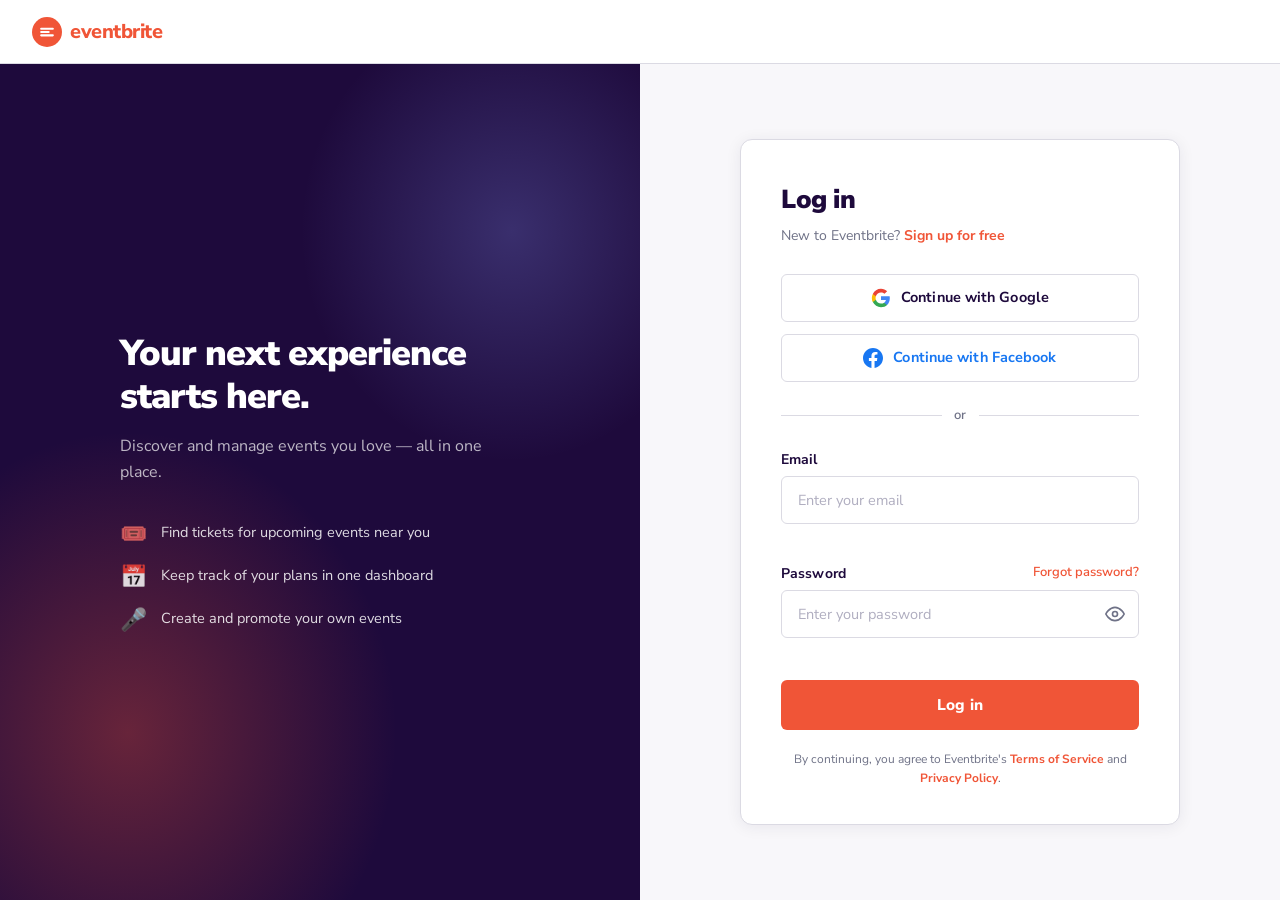
==== signin.html @ 4604f580 "Add sign-in page: signin.html + signin.css + signin.js (Eventbrite-style)" ====
<!DOCTYPE html>
<html lang="en">
<head>
  <meta charset="UTF-8">
  <meta name="viewport" content="width=device-width, initial-scale=1">
  <title>Log in to Eventbrite</title>
  <link rel="preconnect" href="https://fonts.googleapis.com">
  <link rel="preconnect" href="https://fonts.gstatic.com" crossorigin>
  <link href="https://fonts.googleapis.com/css2?family=Nunito+Sans:wght@400;500;600;700;800;900&display=swap" rel="stylesheet">
  <link rel="stylesheet" href="signin.css">
</head>
<body>

  <!-- ===== TOP NAV BAR ===== -->
  <header class="si-header">
    <a href="index.html" class="si-logo" aria-label="Eventbrite home">
      <svg viewBox="0 0 36 36" width="30" height="30" aria-hidden="true" fill="none">
        <circle cx="18" cy="18" r="18" fill="#f05537"/>
        <path d="M11 14h14M11 18h9M11 22h14" stroke="#fff" stroke-width="2.5" stroke-linecap="round"/>
      </svg>
      <span>eventbrite</span>
    </a>
  </header>

  <!-- ===== MAIN LAYOUT ===== -->
  <main class="si-main">

    <!-- Left promo panel -->
    <div class="si-promo" aria-hidden="true">
      <div class="si-promo__inner">
        <h2 class="si-promo__heading">Your next experience<br>starts here.</h2>
        <p class="si-promo__sub">Discover and manage events you love — all in one place.</p>
        <ul class="si-promo__list">
          <li>
            <span class="si-promo__icon">🎟️</span>
            <span>Find tickets for upcoming events near you</span>
          </li>
          <li>
            <span class="si-promo__icon">📅</span>
            <span>Keep track of your plans in one dashboard</span>
          </li>
          <li>
            <span class="si-promo__icon">🎤</span>
            <span>Create and promote your own events</span>
          </li>
        </ul>
      </div>
    </div>

    <!-- Right sign-in card -->
    <div class="si-card-wrap">
      <div class="si-card">

        <!-- Card heading -->
        <h1 class="si-card__title">Log in</h1>
        <p class="si-card__sub">
          New to Eventbrite?
          <a href="signup.html" class="si-link">Sign up for free</a>
        </p>

        <!-- Social buttons -->
        <button class="si-social si-social--google" type="button">
          <!-- Google G icon -->
          <svg class="si-social__icon" viewBox="0 0 24 24" width="20" height="20" aria-hidden="true">
            <path fill="#4285F4" d="M22.56 12.25c0-.78-.07-1.53-.2-2.25H12v4.26h5.92c-.26 1.37-1.04 2.53-2.21 3.31v2.77h3.57c2.08-1.92 3.28-4.74 3.28-8.09z"/>
            <path fill="#34A853" d="M12 23c2.97 0 5.46-.98 7.28-2.66l-3.57-2.77c-.98.66-2.23 1.06-3.71 1.06-2.86 0-5.29-1.93-6.16-4.53H2.18v2.84C3.99 20.53 7.7 23 12 23z"/>
            <path fill="#FBBC05" d="M5.84 14.09c-.22-.66-.35-1.36-.35-2.09s.13-1.43.35-2.09V7.07H2.18C1.43 8.55 1 10.22 1 12s.43 3.45 1.18 4.93l3.66-2.84z"/>
            <path fill="#EA4335" d="M12 5.38c1.62 0 3.06.56 4.21 1.64l3.15-3.15C17.45 2.09 14.97 1 12 1 7.7 1 3.99 3.47 2.18 7.07l3.66 2.84c.87-2.6 3.3-4.53 6.16-4.53z"/>
          </svg>
          Continue with Google
        </button>

        <button class="si-social si-social--facebook" type="button">
          <!-- Facebook F icon -->
          <svg class="si-social__icon" viewBox="0 0 24 24" width="20" height="20" aria-hidden="true">
            <path fill="#1877F2" d="M24 12.073C24 5.405 18.627 0 12 0S0 5.405 0 12.073C0 18.1 4.388 23.094 10.125 24v-8.437H7.078v-3.49h3.047V9.41c0-3.025 1.792-4.697 4.533-4.697 1.312 0 2.686.235 2.686.235v2.97h-1.513c-1.491 0-1.956.93-1.956 1.886v2.27h3.328l-.532 3.49h-2.796V24C19.612 23.094 24 18.1 24 12.073z"/>
          </svg>
          Continue with Facebook
        </button>

        <!-- Divider -->
        <div class="si-divider">
          <span>or</span>
        </div>

        <!-- Email/Password form -->
        <form class="si-form" id="loginForm" novalidate>

          <!-- Email -->
          <div class="si-field" id="fieldEmail">
            <label class="si-label" for="email">Email</label>
            <input
              class="si-input"
              type="email"
              id="email"
              name="email"
              placeholder="Enter your email"
              autocomplete="email"
              required
            >
            <span class="si-error" id="errEmail" aria-live="polite"></span>
          </div>

          <!-- Password -->
          <div class="si-field" id="fieldPassword">
            <div class="si-label-row">
              <label class="si-label" for="password">Password</label>
              <a href="#" class="si-link si-link--forgot">Forgot password?</a>
            </div>
            <div class="si-input-wrap">
              <input
                class="si-input"
                type="password"
                id="password"
                name="password"
                placeholder="Enter your password"
                autocomplete="current-password"
                required
              >
              <!-- Show/hide toggle -->
              <button type="button" class="si-eye" id="eyeBtn" aria-label="Show password">
                <!-- Eye open -->
                <svg class="si-eye__open" viewBox="0 0 24 24" width="20" height="20" fill="none" stroke="currentColor" stroke-width="2" stroke-linecap="round" stroke-linejoin="round">
                  <path d="M1 12s4-8 11-8 11 8 11 8-4 8-11 8-11-8-11-8z"/>
                  <circle cx="12" cy="12" r="3"/>
                </svg>
                <!-- Eye closed -->
                <svg class="si-eye__closed" viewBox="0 0 24 24" width="20" height="20" fill="none" stroke="currentColor" stroke-width="2" stroke-linecap="round" stroke-linejoin="round" style="display:none">
                  <path d="M17.94 17.94A10.07 10.07 0 0 1 12 20c-7 0-11-8-11-8a18.45 18.45 0 0 1 5.06-5.94M9.9 4.24A9.12 9.12 0 0 1 12 4c7 0 11 8 11 8a18.5 18.5 0 0 1-2.16 3.19m-6.72-1.07a3 3 0 1 1-4.24-4.24"/>
                  <line x1="1" y1="1" x2="23" y2="23"/>
                </svg>
              </button>
            </div>
            <span class="si-error" id="errPassword" aria-live="polite"></span>
          </div>

          <!-- Submit -->
          <button type="submit" class="si-btn-submit" id="submitBtn">
            <span class="si-btn-submit__label">Log in</span>
            <span class="si-btn-submit__spinner" aria-hidden="true"></span>
          </button>

        </form>

        <!-- Terms note -->
        <p class="si-terms">
          By continuing, you agree to Eventbrite's
          <a href="#" class="si-link">Terms of Service</a> and
          <a href="#" class="si-link">Privacy Policy</a>.
        </p>

      </div><!-- /si-card -->
    </div><!-- /si-card-wrap -->

  </main>

  <!-- ===== SUCCESS TOAST ===== -->
  <div class="si-toast" id="siToast" role="status" aria-live="polite">
    <svg viewBox="0 0 24 24" width="20" height="20" fill="none" stroke="#fff" stroke-width="2.5" stroke-linecap="round" stroke-linejoin="round" aria-hidden="true">
      <path d="M20 6L9 17l-5-5"/>
    </svg>
    <span>Logged in successfully!</span>
  </div>

  <script src="signin.js"></script>
</body>
</html>
---- signin.css ----
/* ============================================================
   SIGN IN PAGE  —  signin.css
   Matches Eventbrite's login UI exactly
   ============================================================ */

/* ---- Tokens ---- */
:root {
  --eb-orange:      #f05537;
  --eb-orange-dark: #d1410c;
  --eb-ink:         #1e0a3c;
  --eb-muted:       #6f7287;
  --eb-line:        #dbdae3;
  --eb-bg:          #f8f7fa;
  --eb-white:       #ffffff;
  --eb-error:       #c0392b;
  --eb-error-bg:    #fdf3f2;
  --eb-success:     #28a745;
  --radius:         6px;
  --font: 'Nunito Sans', 'Helvetica Neue', Helvetica, Arial, sans-serif;
}

/* ---- Reset ---- */
*, *::before, *::after { box-sizing: border-box; margin: 0; padding: 0; }
html { scroll-behavior: smooth; }

body {
  font-family: var(--font);
  font-size: 15px;
  line-height: 1.5;
  color: var(--eb-ink);
  background: var(--eb-bg);
  -webkit-font-smoothing: antialiased;
  min-height: 100vh;
  display: flex;
  flex-direction: column;
}

a      { color: inherit; text-decoration: none; }
ul     { list-style: none; }
button { font: inherit; cursor: pointer; background: none; border: none; padding: 0; color: inherit; }
img, svg { display: block; }


/* ================================================================
   HEADER / NAV
   ================================================================ */
.si-header {
  display: flex;
  align-items: center;
  height: 64px;
  padding: 0 32px;
  background: var(--eb-white);
  border-bottom: 1px solid var(--eb-line);
  flex-shrink: 0;
}

.si-logo {
  display: flex;
  align-items: center;
  gap: 8px;
  color: var(--eb-orange);
  font-size: 20px;
  font-weight: 800;
  letter-spacing: -0.5px;
  text-decoration: none;
}
.si-logo svg { flex-shrink: 0; }


/* ================================================================
   MAIN — two-column layout
   ================================================================ */
.si-main {
  flex: 1;
  display: grid;
  grid-template-columns: 1fr 1fr;
  min-height: calc(100vh - 64px);
}


/* ================================================================
   LEFT PROMO PANEL
   ================================================================ */
.si-promo {
  background: var(--eb-ink);
  display: flex;
  align-items: center;
  justify-content: center;
  padding: 60px 56px;
  /* subtle warm concert-vibe background */
  background-image:
    radial-gradient(ellipse 70% 60% at 20% 80%, rgba(240, 85, 55, 0.35) 0%, transparent 60%),
    radial-gradient(ellipse 60% 50% at 80% 20%, rgba(139, 155, 255, 0.25) 0%, transparent 55%);
}

.si-promo__inner {
  max-width: 400px;
}

.si-promo__heading {
  font-size: 36px;
  font-weight: 900;
  letter-spacing: -1px;
  line-height: 1.18;
  color: var(--eb-white);
  margin-bottom: 16px;
}

.si-promo__sub {
  font-size: 16px;
  color: rgba(255, 255, 255, 0.70);
  margin-bottom: 36px;
  line-height: 1.6;
}

.si-promo__list {
  display: flex;
  flex-direction: column;
  gap: 20px;
}

.si-promo__list li {
  display: flex;
  align-items: flex-start;
  gap: 14px;
  color: rgba(255, 255, 255, 0.85);
  font-size: 14.5px;
  line-height: 1.5;
}

.si-promo__icon {
  font-size: 22px;
  line-height: 1;
  flex-shrink: 0;
  margin-top: 1px;
}


/* ================================================================
   RIGHT CARD WRAP
   ================================================================ */
.si-card-wrap {
  display: flex;
  align-items: center;
  justify-content: center;
  padding: 48px 24px;
  background: var(--eb-bg);
}

.si-card {
  width: 100%;
  max-width: 440px;
  background: var(--eb-white);
  border-radius: 12px;
  border: 1px solid var(--eb-line);
  padding: 40px 40px 36px;
  box-shadow: 0 2px 16px rgba(30, 10, 60, 0.07);
}


/* ---- Card header ---- */
.si-card__title {
  font-size: 26px;
  font-weight: 900;
  letter-spacing: -0.5px;
  color: var(--eb-ink);
  margin-bottom: 6px;
}

.si-card__sub {
  font-size: 14px;
  color: var(--eb-muted);
  margin-bottom: 28px;
}


/* ---- Shared link style ---- */
.si-link {
  color: var(--eb-orange);
  font-weight: 700;
  text-decoration: none;
  transition: color 0.15s;
}
.si-link:hover { color: var(--eb-orange-dark); text-decoration: underline; }

.si-link--forgot {
  font-size: 13px;
  font-weight: 600;
}


/* ================================================================
   SOCIAL BUTTONS
   ================================================================ */
.si-social {
  display: flex;
  align-items: center;
  justify-content: center;
  gap: 10px;
  width: 100%;
  height: 48px;
  border-radius: var(--radius);
  font-size: 14.5px;
  font-weight: 700;
  letter-spacing: 0.1px;
  margin-bottom: 12px;
  transition: background 0.15s, box-shadow 0.15s, transform 0.1s;
  border: 1.5px solid var(--eb-line);
  background: var(--eb-white);
  color: var(--eb-ink);
}

.si-social:last-of-type { margin-bottom: 0; }

.si-social:hover {
  background: var(--eb-bg);
  box-shadow: 0 2px 10px rgba(30, 10, 60, 0.1);
  transform: translateY(-1px);
}

.si-social:active { transform: translateY(0); }

.si-social__icon { flex-shrink: 0; }

.si-social--facebook { color: #1877F2; }


/* ================================================================
   DIVIDER
   ================================================================ */
.si-divider {
  display: flex;
  align-items: center;
  gap: 12px;
  margin: 24px 0;
  color: var(--eb-muted);
  font-size: 13px;
  font-weight: 600;
  letter-spacing: 0.5px;
}

.si-divider::before,
.si-divider::after {
  content: '';
  flex: 1;
  height: 1px;
  background: var(--eb-line);
}


/* ================================================================
   FORM FIELDS
   ================================================================ */
.si-form {
  display: flex;
  flex-direction: column;
  gap: 20px;
}

.si-field {
  display: flex;
  flex-direction: column;
  gap: 6px;
}

/* label row (password has forgot link beside it) */
.si-label-row {
  display: flex;
  align-items: center;
  justify-content: space-between;
}

.si-label {
  font-size: 14px;
  font-weight: 700;
  color: var(--eb-ink);
  letter-spacing: 0.1px;
}

/* Input */
.si-input {
  width: 100%;
  height: 48px;
  padding: 0 16px;
  font: inherit;
  font-size: 14.5px;
  color: var(--eb-ink);
  border: 1.5px solid var(--eb-line);
  border-radius: var(--radius);
  background: var(--eb-white);
  outline: none;
  transition: border-color 0.15s, box-shadow 0.15s;
}

.si-input::placeholder { color: #b0aec0; }

.si-input:focus {
  border-color: var(--eb-orange);
  box-shadow: 0 0 0 3px rgba(240, 85, 55, 0.14);
}

/* Input wrapper (for password eye button) */
.si-input-wrap {
  position: relative;
}

.si-input-wrap .si-input {
  padding-right: 48px;
}

/* Eye toggle button */
.si-eye {
  position: absolute;
  right: 14px;
  top: 50%;
  transform: translateY(-50%);
  color: var(--eb-muted);
  line-height: 0;
  transition: color 0.15s;
}
.si-eye:hover { color: var(--eb-ink); }

/* Error state */
.si-field.has-error .si-input {
  border-color: var(--eb-error);
  background: var(--eb-error-bg);
  box-shadow: 0 0 0 3px rgba(192, 57, 43, 0.12);
}

.si-error {
  font-size: 12.5px;
  color: var(--eb-error);
  font-weight: 600;
  min-height: 1em;
}


/* ================================================================
   SUBMIT BUTTON
   ================================================================ */
.si-btn-submit {
  display: flex;
  align-items: center;
  justify-content: center;
  gap: 10px;
  width: 100%;
  height: 50px;
  margin-top: 4px;
  background: var(--eb-orange);
  color: var(--eb-white);
  font-family: var(--font);
  font-size: 15.5px;
  font-weight: 800;
  letter-spacing: 0.2px;
  border-radius: var(--radius);
  border: none;
  cursor: pointer;
  transition: background 0.15s, transform 0.1s, box-shadow 0.15s;
}

.si-btn-submit:hover {
  background: var(--eb-orange-dark);
  transform: translateY(-1px);
  box-shadow: 0 6px 20px rgba(240, 85, 55, 0.35);
}

.si-btn-submit:active  { transform: translateY(0); }
.si-btn-submit:disabled {
  background: #e0beb8;
  cursor: not-allowed;
  transform: none;
  box-shadow: none;
}

/* Loading spinner (hidden by default) */
.si-btn-submit__spinner {
  display: none;
  width: 18px;
  height: 18px;
  border: 2.5px solid rgba(255, 255, 255, 0.4);
  border-top-color: #fff;
  border-radius: 50%;
  animation: si-spin 0.7s linear infinite;
}

.si-btn-submit.loading .si-btn-submit__label  { display: none; }
.si-btn-submit.loading .si-btn-submit__spinner { display: block; }

@keyframes si-spin {
  to { transform: rotate(360deg); }
}


/* ================================================================
   TERMS NOTE
   ================================================================ */
.si-terms {
  margin-top: 20px;
  font-size: 12px;
  color: var(--eb-muted);
  line-height: 1.6;
  text-align: center;
}


/* ================================================================
   SUCCESS TOAST
   ================================================================ */
.si-toast {
  position: fixed;
  bottom: 28px;
  left: 50%;
  transform: translateX(-50%) translateY(80px);
  display: flex;
  align-items: center;
  gap: 10px;
  padding: 14px 24px;
  background: #1a7a40;
  color: #fff;
  font-size: 14px;
  font-weight: 700;
  border-radius: 100px;
  box-shadow: 0 8px 28px rgba(0, 0, 0, 0.22);
  z-index: 999;
  opacity: 0;
  transition: opacity 0.3s, transform 0.4s cubic-bezier(0.34,1.56,0.64,1);
  pointer-events: none;
  white-space: nowrap;
}

.si-toast.show {
  opacity: 1;
  transform: translateX(-50%) translateY(0);
}


/* ================================================================
   RESPONSIVE
   ================================================================ */

/* Tablet: stack vertically, promo hides */
@media (max-width: 860px) {
  .si-main { grid-template-columns: 1fr; }
  .si-promo { display: none; }
  .si-card-wrap { align-items: flex-start; padding-top: 36px; }
}

/* Mobile */
@media (max-width: 520px) {
  .si-header { padding: 0 16px; }
  .si-card-wrap { padding: 24px 16px; background: var(--eb-white); }
  .si-card {
    border: none;
    border-radius: 0;
    padding: 24px 20px;
    box-shadow: none;
  }
  .si-card__title { font-size: 22px; }
}
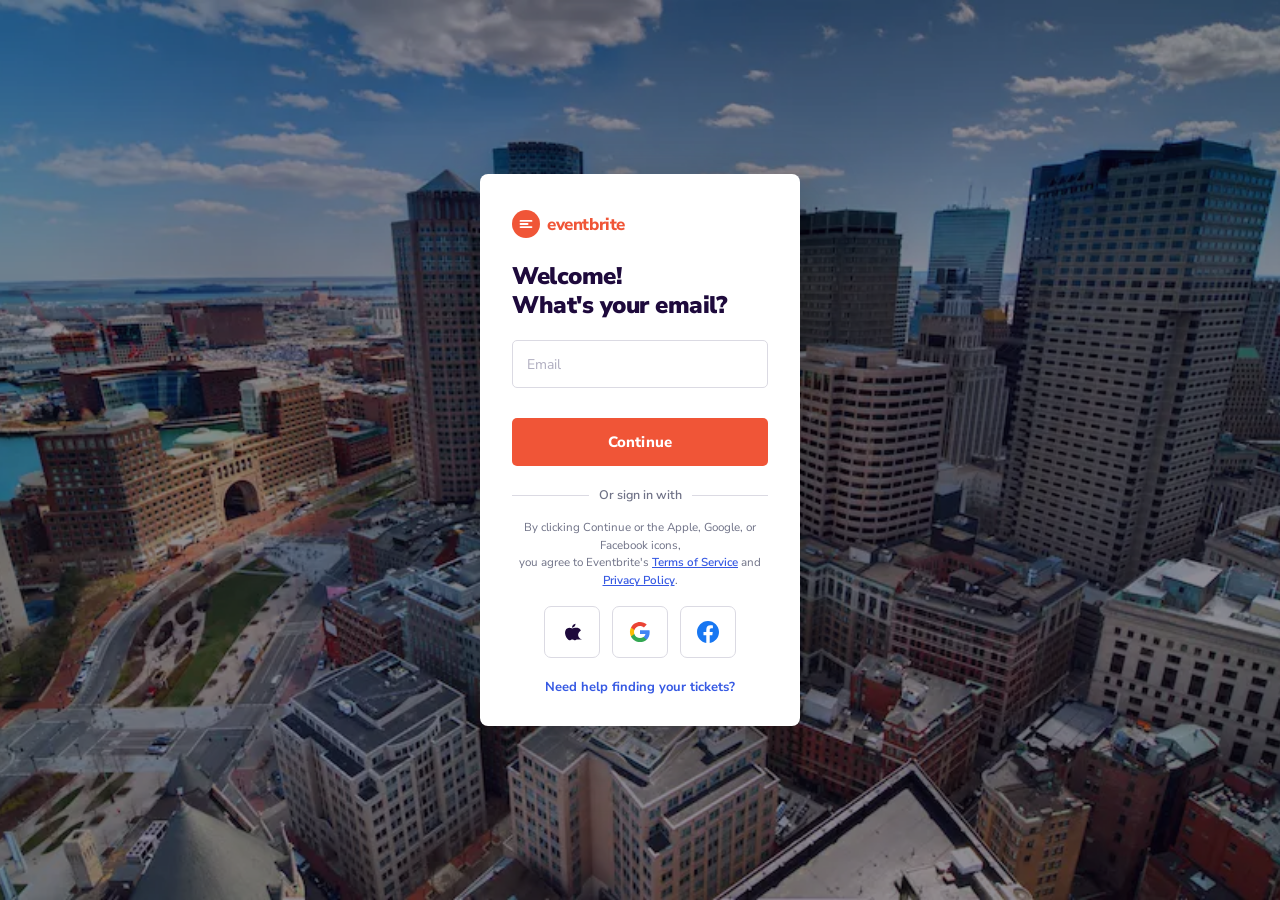
==== commit c3422124: "Redesign sign-in: exact Eventbrite layout, modal on index + standalone signin.html, 2-step flow" ====
--- a/signin.html
+++ b/signin.html
@@ -3,165 +3,149 @@
 <head>
   <meta charset="UTF-8">
   <meta name="viewport" content="width=device-width, initial-scale=1">
-  <title>Log in to Eventbrite</title>
+  <title>Log in or Sign Up – Eventbrite</title>
   <link rel="preconnect" href="https://fonts.googleapis.com">
   <link rel="preconnect" href="https://fonts.gstatic.com" crossorigin>
-  <link href="https://fonts.googleapis.com/css2?family=Nunito+Sans:wght@400;500;600;700;800;900&display=swap" rel="stylesheet">
-  <link rel="stylesheet" href="signin.css">
+  <link href="https://fonts.googleapis.com/css2?family=Nunito+Sans:wght@400;600;700;800;900&display=swap" rel="stylesheet">
+  <link rel="stylesheet" href="style.css">
 </head>
-<body>
+<body class="page--signin">
 
-  <!-- ===== TOP NAV BAR ===== -->
-  <header class="si-header">
-    <a href="index.html" class="si-logo" aria-label="Eventbrite home">
-      <svg viewBox="0 0 36 36" width="30" height="30" aria-hidden="true" fill="none">
-        <circle cx="18" cy="18" r="18" fill="#f05537"/>
-        <path d="M11 14h14M11 18h9M11 22h14" stroke="#fff" stroke-width="2.5" stroke-linecap="round"/>
-      </svg>
-      <span>eventbrite</span>
-    </a>
-  </header>
+  <!-- full-bleed BG image (boston.jpg — large, vibrant event photo) -->
+  <div class="si2-bg" aria-hidden="true">
+    <img src="images/boston.jpg" alt="" class="si2-bg__img">
+    <div class="si2-bg__overlay"></div>
+  </div>
 
-  <!-- ===== MAIN LAYOUT ===== -->
-  <main class="si-main">
+  <!-- the floating white card -->
+  <div class="si2-wrap" role="main">
+    <div class="si2-card" id="si2Card">
 
-    <!-- Left promo panel -->
-    <div class="si-promo" aria-hidden="true">
-      <div class="si-promo__inner">
-        <h2 class="si-promo__heading">Your next experience<br>starts here.</h2>
-        <p class="si-promo__sub">Discover and manage events you love — all in one place.</p>
-        <ul class="si-promo__list">
-          <li>
-            <span class="si-promo__icon">🎟️</span>
-            <span>Find tickets for upcoming events near you</span>
-          </li>
-          <li>
-            <span class="si-promo__icon">📅</span>
-            <span>Keep track of your plans in one dashboard</span>
-          </li>
-          <li>
-            <span class="si-promo__icon">🎤</span>
-            <span>Create and promote your own events</span>
-          </li>
-        </ul>
-      </div>
-    </div>
+      <!-- Logo -->
+      <a href="index.html" class="si2-logo" aria-label="Back to Eventbrite home">
+        <!-- orange ticket-bolt icon -->
+        <svg viewBox="0 0 36 36" width="28" height="28" aria-hidden="true" fill="none">
+          <circle cx="18" cy="18" r="18" fill="#f05537"/>
+          <path d="M11 14h14M11 18h9M11 22h14" stroke="#fff" stroke-width="2.5" stroke-linecap="round"/>
+        </svg>
+        <span>eventbrite</span>
+      </a>
 
-    <!-- Right sign-in card -->
-    <div class="si-card-wrap">
-      <div class="si-card">
+      <!-- Step 1 — Email -->
+      <div class="si2-step" id="stepEmail">
+        <h1 class="si2-title">Welcome!<br>What's your email?</h1>
 
-        <!-- Card heading -->
-        <h1 class="si-card__title">Log in</h1>
-        <p class="si-card__sub">
-          New to Eventbrite?
-          <a href="signup.html" class="si-link">Sign up for free</a>
-        </p>
-
-        <!-- Social buttons -->
-        <button class="si-social si-social--google" type="button">
-          <!-- Google G icon -->
-          <svg class="si-social__icon" viewBox="0 0 24 24" width="20" height="20" aria-hidden="true">
-            <path fill="#4285F4" d="M22.56 12.25c0-.78-.07-1.53-.2-2.25H12v4.26h5.92c-.26 1.37-1.04 2.53-2.21 3.31v2.77h3.57c2.08-1.92 3.28-4.74 3.28-8.09z"/>
-            <path fill="#34A853" d="M12 23c2.97 0 5.46-.98 7.28-2.66l-3.57-2.77c-.98.66-2.23 1.06-3.71 1.06-2.86 0-5.29-1.93-6.16-4.53H2.18v2.84C3.99 20.53 7.7 23 12 23z"/>
-            <path fill="#FBBC05" d="M5.84 14.09c-.22-.66-.35-1.36-.35-2.09s.13-1.43.35-2.09V7.07H2.18C1.43 8.55 1 10.22 1 12s.43 3.45 1.18 4.93l3.66-2.84z"/>
-            <path fill="#EA4335" d="M12 5.38c1.62 0 3.06.56 4.21 1.64l3.15-3.15C17.45 2.09 14.97 1 12 1 7.7 1 3.99 3.47 2.18 7.07l3.66 2.84c.87-2.6 3.3-4.53 6.16-4.53z"/>
-          </svg>
-          Continue with Google
-        </button>
-
-        <button class="si-social si-social--facebook" type="button">
-          <!-- Facebook F icon -->
-          <svg class="si-social__icon" viewBox="0 0 24 24" width="20" height="20" aria-hidden="true">
-            <path fill="#1877F2" d="M24 12.073C24 5.405 18.627 0 12 0S0 5.405 0 12.073C0 18.1 4.388 23.094 10.125 24v-8.437H7.078v-3.49h3.047V9.41c0-3.025 1.792-4.697 4.533-4.697 1.312 0 2.686.235 2.686.235v2.97h-1.513c-1.491 0-1.956.93-1.956 1.886v2.27h3.328l-.532 3.49h-2.796V24C19.612 23.094 24 18.1 24 12.073z"/>
-          </svg>
-          Continue with Facebook
-        </button>
-
-        <!-- Divider -->
-        <div class="si-divider">
-          <span>or</span>
-        </div>
-
-        <!-- Email/Password form -->
-        <form class="si-form" id="loginForm" novalidate>
-
-          <!-- Email -->
-          <div class="si-field" id="fieldEmail">
-            <label class="si-label" for="email">Email</label>
+        <form id="formEmail" novalidate class="si2-form">
+          <div class="si2-field" id="fEmail">
             <input
-              class="si-input"
+              class="si2-input"
               type="email"
-              id="email"
+              id="emailInput"
               name="email"
-              placeholder="Enter your email"
+              placeholder="Email"
               autocomplete="email"
               required
             >
-            <span class="si-error" id="errEmail" aria-live="polite"></span>
+            <span class="si2-err" id="errEmail" aria-live="polite"></span>
           </div>
 
-          <!-- Password -->
-          <div class="si-field" id="fieldPassword">
-            <div class="si-label-row">
-              <label class="si-label" for="password">Password</label>
-              <a href="#" class="si-link si-link--forgot">Forgot password?</a>
-            </div>
-            <div class="si-input-wrap">
+          <button type="submit" class="si2-btn-primary">
+            <span class="si2-btn-label">Continue</span>
+            <span class="si2-spinner" aria-hidden="true"></span>
+          </button>
+        </form>
+
+        <!-- divider -->
+        <div class="si2-divider"><span>Or sign in with</span></div>
+
+        <!-- Terms text -->
+        <p class="si2-terms">
+          By clicking Continue or the Apple, Google, or Facebook icons,<br>
+          you agree to Eventbrite's
+          <a href="#" class="si2-link">Terms of Service</a> and
+          <a href="#" class="si2-link">Privacy Policy</a>.
+        </p>
+
+        <!-- Social icon buttons -->
+        <div class="si2-socials">
+          <!-- Apple -->
+          <button type="button" class="si2-social-btn" aria-label="Continue with Apple">
+            <svg viewBox="0 0 24 24" width="22" height="22" fill="currentColor" aria-hidden="true">
+              <path d="M17.05 20.28c-.98.95-2.05.8-3.08.35-1.09-.46-2.09-.48-3.24 0-1.44.62-2.2.44-3.06-.35C2.79 15.25 3.51 7.7 9.05 7.4c1.4.07 2.38.73 3.19.73.98 0 2.82-.9 4.75-.77 1.09.05 3.65.44 4.72 2.98-5.08 3.33-3.1 8.65 1.34 9.94zM12.03 7.25c-.15-2.23 1.66-4.07 3.74-4.25.29 2.58-2.34 4.5-3.74 4.25z"/>
+            </svg>
+          </button>
+          <!-- Google -->
+          <button type="button" class="si2-social-btn" aria-label="Continue with Google">
+            <svg viewBox="0 0 24 24" width="22" height="22" aria-hidden="true">
+              <path fill="#4285F4" d="M22.56 12.25c0-.78-.07-1.53-.2-2.25H12v4.26h5.92c-.26 1.37-1.04 2.53-2.21 3.31v2.77h3.57c2.08-1.92 3.28-4.74 3.28-8.09z"/>
+              <path fill="#34A853" d="M12 23c2.97 0 5.46-.98 7.28-2.66l-3.57-2.77c-.98.66-2.23 1.06-3.71 1.06-2.86 0-5.29-1.93-6.16-4.53H2.18v2.84C3.99 20.53 7.7 23 12 23z"/>
+              <path fill="#FBBC05" d="M5.84 14.09c-.22-.66-.35-1.36-.35-2.09s.13-1.43.35-2.09V7.07H2.18C1.43 8.55 1 10.22 1 12s.43 3.45 1.18 4.93l3.66-2.84z"/>
+              <path fill="#EA4335" d="M12 5.38c1.62 0 3.06.56 4.21 1.64l3.15-3.15C17.45 2.09 14.97 1 12 1 7.7 1 3.99 3.47 2.18 7.07l3.66 2.84c.87-2.6 3.3-4.53 6.16-4.53z"/>
+            </svg>
+          </button>
+          <!-- Facebook -->
+          <button type="button" class="si2-social-btn" aria-label="Continue with Facebook">
+            <svg viewBox="0 0 24 24" width="22" height="22" aria-hidden="true">
+              <path fill="#1877F2" d="M24 12.073C24 5.405 18.627 0 12 0S0 5.405 0 12.073C0 18.1 4.388 23.094 10.125 24v-8.437H7.078v-3.49h3.047V9.41c0-3.025 1.792-4.697 4.533-4.697 1.312 0 2.686.235 2.686.235v2.97h-1.513c-1.491 0-1.956.93-1.956 1.886v2.27h3.328l-.532 3.49h-2.796V24C19.612 23.094 24 18.1 24 12.073z"/>
+            </svg>
+          </button>
+        </div>
+
+        <!-- Help link -->
+        <a href="#" class="si2-help-link">Need help finding your tickets?</a>
+      </div><!-- /stepEmail -->
+
+      <!-- Step 2 — Password (shown after email) -->
+      <div class="si2-step si2-step--hidden" id="stepPassword">
+        <button class="si2-back" id="backBtn" type="button" aria-label="Go back">
+          <svg viewBox="0 0 24 24" width="18" height="18" fill="none" stroke="currentColor" stroke-width="2.5" stroke-linecap="round" stroke-linejoin="round" aria-hidden="true">
+            <path d="M19 12H5M12 5l-7 7 7 7"/>
+          </svg>
+        </button>
+
+        <h1 class="si2-title">Enter your password</h1>
+        <p class="si2-email-display" id="emailDisplay"></p>
+
+        <form id="formPassword" novalidate class="si2-form">
+          <div class="si2-field" id="fPassword">
+            <div class="si2-input-wrap">
               <input
-                class="si-input"
+                class="si2-input"
                 type="password"
-                id="password"
+                id="passwordInput"
                 name="password"
-                placeholder="Enter your password"
+                placeholder="Password"
                 autocomplete="current-password"
                 required
               >
-              <!-- Show/hide toggle -->
-              <button type="button" class="si-eye" id="eyeBtn" aria-label="Show password">
-                <!-- Eye open -->
-                <svg class="si-eye__open" viewBox="0 0 24 24" width="20" height="20" fill="none" stroke="currentColor" stroke-width="2" stroke-linecap="round" stroke-linejoin="round">
-                  <path d="M1 12s4-8 11-8 11 8 11 8-4 8-11 8-11-8-11-8z"/>
-                  <circle cx="12" cy="12" r="3"/>
-                </svg>
-                <!-- Eye closed -->
-                <svg class="si-eye__closed" viewBox="0 0 24 24" width="20" height="20" fill="none" stroke="currentColor" stroke-width="2" stroke-linecap="round" stroke-linejoin="round" style="display:none">
-                  <path d="M17.94 17.94A10.07 10.07 0 0 1 12 20c-7 0-11-8-11-8a18.45 18.45 0 0 1 5.06-5.94M9.9 4.24A9.12 9.12 0 0 1 12 4c7 0 11 8 11 8a18.5 18.5 0 0 1-2.16 3.19m-6.72-1.07a3 3 0 1 1-4.24-4.24"/>
-                  <line x1="1" y1="1" x2="23" y2="23"/>
-                </svg>
+              <button type="button" class="si2-eye" id="eyeBtn" aria-label="Show password">
+                <svg class="si2-eye__show" viewBox="0 0 24 24" width="18" height="18" fill="none" stroke="currentColor" stroke-width="2" stroke-linecap="round" stroke-linejoin="round" aria-hidden="true"><path d="M1 12s4-8 11-8 11 8 11 8-4 8-11 8-11-8-11-8z"/><circle cx="12" cy="12" r="3"/></svg>
+                <svg class="si2-eye__hide" viewBox="0 0 24 24" width="18" height="18" fill="none" stroke="currentColor" stroke-width="2" stroke-linecap="round" stroke-linejoin="round" aria-hidden="true" style="display:none"><path d="M17.94 17.94A10.07 10.07 0 0 1 12 20c-7 0-11-8-11-8a18.45 18.45 0 0 1 5.06-5.94M9.9 4.24A9.12 9.12 0 0 1 12 4c7 0 11 8 11 8a18.5 18.5 0 0 1-2.16 3.19m-6.72-1.07a3 3 0 1 1-4.24-4.24"/><line x1="1" y1="1" x2="23" y2="23"/></svg>
               </button>
             </div>
-            <span class="si-error" id="errPassword" aria-live="polite"></span>
+            <span class="si2-err" id="errPassword" aria-live="polite"></span>
           </div>
 
-          <!-- Submit -->
-          <button type="submit" class="si-btn-submit" id="submitBtn">
-            <span class="si-btn-submit__label">Log in</span>
-            <span class="si-btn-submit__spinner" aria-hidden="true"></span>
+          <div class="si2-forgot-row">
+            <a href="#" class="si2-link si2-link--sm">Forgot password?</a>
+          </div>
+
+          <button type="submit" class="si2-btn-primary" id="loginSubmitBtn">
+            <span class="si2-btn-label">Log in</span>
+            <span class="si2-spinner" aria-hidden="true"></span>
           </button>
+        </form>
+      </div><!-- /stepPassword -->
 
-        </form>
+    </div><!-- /si2-card -->
+  </div><!-- /si2-wrap -->
 
-        <!-- Terms note -->
-        <p class="si-terms">
-          By continuing, you agree to Eventbrite's
-          <a href="#" class="si-link">Terms of Service</a> and
-          <a href="#" class="si-link">Privacy Policy</a>.
-        </p>
-
-      </div><!-- /si-card -->
-    </div><!-- /si-card-wrap -->
-
-  </main>
-
-  <!-- ===== SUCCESS TOAST ===== -->
-  <div class="si-toast" id="siToast" role="status" aria-live="polite">
-    <svg viewBox="0 0 24 24" width="20" height="20" fill="none" stroke="#fff" stroke-width="2.5" stroke-linecap="round" stroke-linejoin="round" aria-hidden="true">
-      <path d="M20 6L9 17l-5-5"/>
-    </svg>
-    <span>Logged in successfully!</span>
+  <!-- Success toast -->
+  <div class="si2-toast" id="si2Toast" role="status" aria-live="polite">
+    <svg viewBox="0 0 24 24" width="18" height="18" fill="none" stroke="#fff" stroke-width="2.5" stroke-linecap="round" stroke-linejoin="round" aria-hidden="true"><path d="M20 6L9 17l-5-5"/></svg>
+    Logged in! Redirecting…
   </div>
 
-  <script src="signin.js"></script>
+  <script src="script.js"></script>
 </body>
 </html>
--- a/style.css
+++ b/style.css
@@ -0,0 +1,1259 @@
+/* ============================================================
+   EVENTBRITE CLONE — style.css  (single combined stylesheet)
+   Sections:
+     1. Tokens & Reset
+     2. Header
+     3. Hero
+     4. Categories
+     5. Middle Section — Events Grid + Destinations Carousel
+     6. Footer
+     7. Responsive (all breakpoints consolidated)
+   ============================================================ */
+
+
+/* ================================================================
+   1. TOKENS
+   ================================================================ */
+:root {
+  --eb-orange:      #f05537;
+  --eb-orange-dark: #d1410c;
+  --eb-ink:         #1e0a3c;
+  --eb-muted:       #6f7287;
+  --eb-line:        #eeedf2;
+  --eb-bg:          #f8f7fa;
+  --eb-white:       #ffffff;
+  --header-h:       68px;
+  --page-pad:       clamp(16px, 10.8vw, 156px);
+}
+
+
+/* ================================================================
+   2. RESET
+   ================================================================ */
+*, *::before, *::after { box-sizing: border-box; margin: 0; padding: 0; }
+html { scroll-behavior: smooth; }
+
+body {
+  font-family: 'Nunito Sans', 'Helvetica Neue', Helvetica, Arial, sans-serif;
+  font-size: 15px;
+  line-height: 1.5;
+  color: var(--eb-ink);
+  background: var(--eb-white);
+  -webkit-font-smoothing: antialiased;
+}
+
+a      { color: inherit; text-decoration: none; }
+ul     { list-style: none; }
+button { font: inherit; cursor: pointer; background: none; border: none; color: inherit; padding: 0; }
+img, svg { display: block; }
+
+
+/* ================================================================
+   3. HEADER
+   ================================================================ */
+.header {
+  display: flex;
+  align-items: center;
+  gap: 20px;
+  height: var(--header-h);
+  padding: 0 24px;
+  background: var(--eb-white);
+  border-bottom: 1px solid var(--eb-line);
+  position: sticky;
+  top: 0;
+  z-index: 100;
+}
+
+/* Logo */
+.logo {
+  display: flex;
+  align-items: center;
+  gap: 6px;
+  flex-shrink: 0;
+  color: var(--eb-orange);
+  font-size: 22px;
+  font-weight: 800;
+  letter-spacing: -0.6px;
+  line-height: 1;
+}
+.logo svg { flex-shrink: 0; }
+
+/* Search bar */
+.search {
+  display: flex;
+  align-items: center;
+  flex: 0 1 680px;
+  height: 46px;
+  border: 1px solid var(--eb-line);
+  border-radius: 100px;
+  background: var(--eb-white);
+  padding: 0 6px 0 16px;
+  transition: border-color 0.15s, box-shadow 0.15s;
+}
+.search:focus-within {
+  border-color: #a9a8b3;
+  box-shadow: 0 0 0 3px rgba(240, 85, 55, 0.08);
+}
+
+.search__field {
+  display: flex;
+  align-items: center;
+  gap: 10px;
+  flex: 1;
+  min-width: 0;
+}
+.search__icon { flex-shrink: 0; }
+
+.search__field input {
+  border: none;
+  outline: none;
+  background: transparent;
+  width: 100%;
+  font-size: 14.5px;
+  font-family: inherit;
+  font-weight: 500;
+  color: var(--eb-ink);
+  caret-color: var(--eb-orange);
+}
+.search__field input::placeholder { color: var(--eb-muted); font-weight: 400; }
+
+.search__divider {
+  width: 1px;
+  height: 24px;
+  background: var(--eb-line);
+  flex-shrink: 0;
+  margin: 0 4px;
+}
+
+.search__field--location { flex: 0 1 190px; padding-left: 12px; }
+
+.search__btn {
+  width: 38px;
+  height: 38px;
+  border-radius: 50%;
+  background: var(--eb-orange-dark);
+  display: flex;
+  align-items: center;
+  justify-content: center;
+  flex-shrink: 0;
+  margin-left: 4px;
+  transition: background 0.15s, transform 0.1s;
+}
+.search__btn:hover  { background: #b23608; }
+.search__btn:active { transform: scale(0.95); }
+
+/* Nav */
+.nav {
+  display: flex;
+  align-items: center;
+  margin-left: auto;
+  gap: 2px;
+  flex-shrink: 0;
+}
+
+.nav__link {
+  display: inline-flex;
+  align-items: center;
+  gap: 4px;
+  padding: 8px 12px;
+  border-radius: 6px;
+  font-size: 14px;
+  font-weight: 600;
+  color: var(--eb-ink);
+  white-space: nowrap;
+  transition: background 0.12s;
+}
+.nav__link:hover { background: var(--eb-bg); }
+
+.nav__create {
+  background: var(--eb-orange) !important;
+  color: var(--eb-white) !important;
+  padding: 8px 14px;
+}
+.nav__create:hover { background: var(--eb-orange-dark) !important; }
+
+.nav__signin { border: 2px solid var(--eb-line); }
+.nav__signin:hover { border-color: #a9a8b3; background: transparent; }
+
+/* Help dropdown */
+.dropdown         { position: relative; }
+.dropdown__btn    { display: inline-flex; align-items: center; gap: 4px; }
+
+.dropdown__menu {
+  display: none;
+  position: absolute;
+  right: 0;
+  top: calc(100% + 8px);
+  min-width: 200px;
+  background: var(--eb-white);
+  border: 1px solid var(--eb-line);
+  border-radius: 10px;
+  box-shadow: 0 8px 28px rgba(30, 10, 60, 0.13);
+  padding: 6px 0;
+  z-index: 200;
+}
+.dropdown__menu.open { display: block; }
+.dropdown__menu a {
+  display: block;
+  padding: 10px 18px;
+  font-size: 14px;
+  font-weight: 500;
+  transition: background 0.1s;
+}
+.dropdown__menu a:hover { background: var(--eb-bg); }
+
+/* Hamburger */
+.menu-toggle {
+  display: none;
+  color: var(--eb-ink);
+  margin-left: auto;
+  padding: 6px;
+  border-radius: 6px;
+}
+.menu-toggle:hover { background: var(--eb-bg); }
+
+
+/* ================================================================
+   4. HERO
+   ================================================================ */
+.hero {
+  position: relative;
+  margin: 18px var(--page-pad) 0;
+  height: 480px;
+  border-radius: 20px;
+  overflow: hidden;
+  background: #0c0603;
+  display: flex;
+  align-items: center;
+}
+
+.hero__img {
+  position: absolute;
+  inset: 0;
+  width: 100%;
+  height: 100%;
+  object-fit: cover;
+  /* Focus on the singer — right/centre area of the warm concert image */
+  object-position: 65% center;
+  z-index: 0;
+}
+
+.hero__overlay {
+  position: absolute;
+  inset: 0;
+  z-index: 1;
+  pointer-events: none;
+  /* Stronger left-dark gradient for legible text over the warm background */
+  background: linear-gradient(
+    to right,
+    rgba(8, 2, 0, 0.90)  0%,
+    rgba(8, 2, 0, 0.78)  22%,
+    rgba(8, 2, 0, 0.48)  44%,
+    rgba(8, 2, 0, 0.14)  62%,
+    transparent          76%
+  );
+}
+
+/* Text block: clean left-side layout */
+.hero__text {
+  position: relative;
+  z-index: 2;
+  padding: 0 0 0 52px;
+  display: flex;
+  flex-direction: column;
+  align-items: flex-start;
+  gap: 0;
+  max-width: 56%;
+}
+
+/* "GET INTO IT" pill */
+.hero__tag {
+  display: inline-block;
+  background: #f9c8ec;
+  color: #1e0a3c;
+  font-size: 11px;
+  font-weight: 800;
+  letter-spacing: 2.4px;
+  text-transform: uppercase;
+  padding: 5px 12px 4px;
+  border-radius: 4px;
+  margin-bottom: 14px;
+  white-space: nowrap;
+}
+
+.hero__heading {
+  display: flex;
+  flex-direction: column;
+  align-items: flex-start;
+  gap: 6px;
+  margin: 0;
+}
+
+/* Each coloured pill line */
+.hero__line {
+  display: inline-block;
+  font-size: 56px;
+  font-weight: 900;
+  letter-spacing: -2px;
+  line-height: 1.07;
+  color: #1e0a3c;
+  white-space: nowrap;
+  padding: 6px 24px 6px 16px;
+  border-radius: 4px;
+}
+.hero__line--1 { background: linear-gradient(90deg, #8b9bff 0%, #e8bfe0 50%, #f5c8ea 100%); }
+.hero__line--2 {
+  background: linear-gradient(90deg, #f5c8ea 0%, #e0c0e8 55%, #8b9bff 100%);
+  margin-left: 32px;   /* slight stagger, not excessive */
+}
+
+/* CTA button */
+.hero__btn {
+  display: inline-block;
+  margin-top: 32px;
+  background: rgba(255, 255, 255, 0.92);
+  color: #1e0a3c;
+  font-family: inherit;
+  font-size: 15px;
+  font-weight: 700;
+  letter-spacing: 0.2px;
+  padding: 14px 36px;
+  border-radius: 100px;
+  border: 1.5px solid rgba(255, 255, 255, 0.55);
+  backdrop-filter: blur(6px);
+  -webkit-backdrop-filter: blur(6px);
+  transition: background 0.15s, transform 0.15s, box-shadow 0.15s;
+}
+.hero__btn:hover {
+  background: #ffffff;
+  transform: translateY(-2px);
+  box-shadow: 0 10px 28px rgba(0, 0, 0, 0.42);
+}
+
+
+/* ================================================================
+   5a. CATEGORIES ROW
+   ================================================================ */
+.categories {
+  display: flex;
+  justify-content: space-between;
+  align-items: flex-start;
+  gap: 8px;
+  margin: 40px var(--page-pad) 0;
+  padding-bottom: 4px;
+}
+
+.category {
+  display: flex;
+  flex-direction: column;
+  align-items: center;
+  gap: 12px;
+  text-align: center;
+  flex: 1;
+  max-width: 108px;
+  color: var(--eb-ink);
+  transition: color 0.15s;
+}
+.category:hover { color: var(--eb-orange); }
+
+.category__icon {
+  width: 96px;
+  height: 96px;
+  border-radius: 50%;
+  border: 1px solid var(--eb-line);
+  background: var(--eb-white);
+  display: grid;
+  place-items: center;
+  font-size: 36px;
+  transition: box-shadow 0.2s, transform 0.2s, border-color 0.2s;
+}
+.category:hover .category__icon {
+  box-shadow: 0 4px 16px rgba(30, 10, 60, 0.14);
+  transform: translateY(-3px);
+  border-color: #d6d4e0;
+}
+.category.active .category__icon {
+  border-color: var(--eb-orange);
+  box-shadow: 0 0 0 2px rgba(240, 85, 55, 0.2);
+}
+
+.category__label { font-size: 13px; font-weight: 700; line-height: 1.3; }
+
+
+/* ================================================================
+   5b. MIDDLE — EVENTS GRID
+   ================================================================ */
+.events-container {
+  width: 90%;
+  margin: 48px auto 0;
+}
+
+/* Heading row */
+.top-section {
+  display: flex;
+  justify-content: space-between;
+  align-items: center;
+  margin-bottom: 50px;
+  gap: 20px;
+}
+
+.top-section h1 {
+  font-size: 36px;
+  font-weight: 800;
+  color: var(--eb-ink);
+  line-height: 1.2;
+}
+.top-section h1 > span:first-child { color: var(--eb-orange); }
+
+.dropdown {
+  color: var(--eb-ink);
+  cursor: pointer;
+  font-size: 28px;
+  vertical-align: middle;
+}
+
+/* Tabs */
+.tabs {
+  display: flex;
+  gap: 4px;
+  border-bottom: 2px solid var(--eb-line);
+  flex-shrink: 0;
+}
+
+.tab {
+  padding: 10px 18px;
+  background: transparent;
+  border: none;
+  border-bottom: 3px solid transparent;
+  margin-bottom: -2px;
+  font-size: 15px;
+  font-weight: 600;
+  color: var(--eb-muted);
+  cursor: pointer;
+  font-family: inherit;
+  transition: color 0.15s;
+}
+.tab:hover      { color: var(--eb-ink); }
+.tab.active     { color: var(--eb-ink); border-bottom-color: var(--eb-orange); }
+
+/* Grid */
+.events-grid {
+  display: grid;
+  grid-template-columns: repeat(4, 1fr);
+  column-gap: 28px;
+  row-gap: 48px;
+}
+
+/* Card */
+.event-card { display: flex; flex-direction: column; }
+
+.image-wrapper {
+  position: relative;
+  overflow: hidden;
+  border-radius: 12px;
+  background: #edeae4;
+}
+.event-card img {
+  width: 100%;
+  height: 190px;
+  object-fit: cover;
+  border-radius: 12px;
+  display: block;
+  transition: transform 0.3s ease;
+}
+.event-card:hover img { transform: scale(1.03); }
+
+/* Badge labels */
+.event-label {
+  position: absolute;
+  top: 10px;
+  left: 10px;
+  background: #ff4d12;
+  color: #fff;
+  padding: 5px 10px;
+  border-radius: 5px;
+  font-weight: 700;
+  font-size: 11px;
+  letter-spacing: 0.5px;
+  text-transform: uppercase;
+}
+.event-label.green { background: #20a447; }
+
+/* Card body */
+.event-heading {
+  display: flex;
+  justify-content: space-between;
+  align-items: flex-start;
+  gap: 8px;
+  margin-top: 14px;
+}
+.event-heading h2 {
+  font-size: 15px;
+  font-weight: 700;
+  line-height: 1.4;
+  color: var(--eb-ink);
+  flex: 1;
+}
+
+.event-actions { display: flex; gap: 4px; flex-shrink: 0; }
+.event-actions button {
+  border: none;
+  background: transparent;
+  font-size: 20px;
+  cursor: pointer;
+  color: var(--eb-muted);
+  padding: 2px 4px;
+  border-radius: 4px;
+  transition: color 0.15s, background 0.15s;
+}
+.event-actions button:hover { color: var(--eb-ink); background: var(--eb-bg); }
+
+.event-date  { font-weight: 700; font-size: 13.5px; margin-top: 8px; color: var(--eb-ink); }
+.event-venue { margin-top: 4px; font-size: 13.5px; line-height: 1.4; color: var(--eb-muted); }
+.event-price { font-weight: 700; margin-top: 10px; font-size: 15px; color: var(--eb-ink); }
+.event-promo { margin-top: 6px; font-size: 12.5px; color: var(--eb-muted); }
+
+
+/* ================================================================
+   5c. MIDDLE — TOP DESTINATIONS CAROUSEL
+   ================================================================ */
+.destinations-section {
+  width: 90%;
+  margin: 72px auto 56px;
+}
+
+.destinations-header {
+  display: flex;
+  align-items: center;
+  justify-content: space-between;
+  margin-bottom: 24px;
+}
+
+.section-title {
+  font-size: 28px;
+  font-weight: 800;
+  color: var(--eb-ink);
+  margin: 0;
+}
+
+.carousel-controls { display: flex; gap: 10px; }
+
+.carousel-btn {
+  border: none;
+  background: var(--eb-line);
+  border-radius: 50%;
+  width: 44px;
+  height: 44px;
+  cursor: pointer;
+  font-size: 17px;
+  color: var(--eb-ink);
+  display: flex;
+  align-items: center;
+  justify-content: center;
+  transition: background 0.2s, opacity 0.2s;
+}
+.carousel-btn:hover:not(:disabled) { background: #dddbe6; }
+.carousel-btn:disabled { opacity: 0.35; cursor: default; }
+
+/* Scroll row — 4 cards visible */
+.destinations-grid {
+  display: grid;
+  grid-auto-flow: column;
+  grid-auto-columns: calc((100% - 75px) / 4);  /* 4 cards, 3 × 25px gaps */
+  gap: 25px;
+  overflow-x: auto;
+  scroll-snap-type: x mandatory;
+  scroll-behavior: smooth;
+  scrollbar-width: none;
+}
+.destinations-grid::-webkit-scrollbar { display: none; }
+
+.destination-card {
+  position: relative;
+  min-width: 0;
+  height: 300px;
+  border-radius: 16px;
+  overflow: hidden;
+  scroll-snap-align: start;
+  cursor: pointer;
+}
+.destination-card img {
+  width: 100%;
+  height: 100%;
+  object-fit: cover;
+  display: block;
+  transition: transform 0.4s ease;
+}
+.destination-card:hover img { transform: scale(1.06); }
+
+/* Dark gradient overlay */
+.destination-card::after {
+  content: "";
+  position: absolute;
+  inset: 0;
+  background: linear-gradient(to top, rgba(0,0,0,0.72) 0%, transparent 55%);
+  pointer-events: none;
+}
+
+.destination-card h3 {
+  position: absolute;
+  left: 18px;
+  bottom: 16px;
+  z-index: 1;
+  margin: 0;
+  font-size: 20px;
+  font-weight: 700;
+  color: #fff;
+}
+
+
+/* ================================================================
+   6. FOOTER
+   ================================================================ */
+.ef {
+  background: #edeae4;
+  color: var(--eb-ink);
+  font-family: 'Nunito Sans', 'Helvetica Neue', Helvetica, Arial, sans-serif;
+  padding: 48px 0 28px;
+  margin-top: 56px;
+}
+.ef * { box-sizing: border-box; }
+.ef a  { color: inherit; text-decoration: none; }
+
+.ef__wrap { max-width: 1220px; margin: 0 auto; padding: 0 32px; }
+
+.ef__title { font-size: 24px; font-weight: 700; margin-bottom: 20px; color: var(--eb-ink); }
+.ef__title--state { margin-top: 72px; }
+
+.ef__chips { display: flex; flex-wrap: wrap; gap: 12px 14px; }
+
+.ef__chip {
+  display: inline-flex;
+  align-items: center;
+  gap: 10px;
+  background: #fff;
+  border-radius: 22px;
+  padding: 10px 16px;
+  font-size: 14px;
+  font-weight: 600;
+  white-space: nowrap;
+  color: var(--eb-ink);
+  transition: box-shadow 0.15s, transform 0.15s;
+}
+.ef__chip:hover { box-shadow: 0 3px 10px rgba(30,10,60,0.15); transform: translateY(-1px); }
+.ef__chip svg   { color: var(--eb-muted); flex-shrink: 0; }
+
+.ef__scroll {
+  overflow-x: auto;
+  scrollbar-width: none;
+  cursor: grab;
+  display: flex;
+  flex-direction: column;
+  gap: 12px;
+  -webkit-mask-image: linear-gradient(90deg, #000 88%, transparent 100%);
+          mask-image: linear-gradient(90deg, #000 88%, transparent 100%);
+}
+.ef__scroll::-webkit-scrollbar { display: none; }
+.ef__scroll.dragging { cursor: grabbing; user-select: none; }
+.ef__chips--row { flex-wrap: nowrap; width: max-content; }
+
+.ef__cols {
+  display: grid;
+  grid-template-columns: repeat(4, 1fr);
+  gap: 32px;
+  max-width: 1220px;
+  margin: 80px auto 0;
+  padding: 0 32px;
+}
+.ef__cols h3   { font-size: 14.5px; font-weight: 700; margin-bottom: 18px; color: var(--eb-ink); }
+.ef__cols ul   { list-style: none; }
+.ef__cols li   { margin-bottom: 9px; }
+.ef__cols a    { font-size: 13px; color: #39364f; }
+.ef__cols a:hover { text-decoration: underline; }
+
+.ef__bottom {
+  display: flex;
+  align-items: flex-start;
+  justify-content: space-between;
+  gap: 20px;
+  max-width: 1220px;
+  margin: 32px auto 0;
+  padding: 24px 32px 0;
+  border-top: 1px solid #d8d4cc;
+  font-size: 12px;
+  color: #39364f;
+}
+.ef__copy { white-space: nowrap; padding-top: 4px; font-weight: 600; }
+
+.ef__legal {
+  flex: 1;
+  display: flex;
+  flex-wrap: wrap;
+  justify-content: center;
+  max-width: 820px;
+  row-gap: 10px;
+  padding-top: 4px;
+}
+.ef__legal a { padding: 0 7px; position: relative; color: #39364f; }
+.ef__legal a:hover { text-decoration: underline; }
+.ef__legal a:not(.ef__legal-last)::after {
+  content: "";
+  position: absolute;
+  right: -1px; top: 50%;
+  transform: translateY(-50%);
+  width: 3px; height: 3px;
+  border-radius: 50%;
+  background: #9893a5;
+}
+.ef__legal-last { flex-basis: 100%; text-align: center; padding-top: 4px; }
+
+.ef__country { position: relative; flex-shrink: 0; }
+.ef__country button {
+  display: flex;
+  align-items: center;
+  gap: 8px;
+  background: #dedbd5;
+  border: none;
+  border-radius: 20px;
+  padding: 10px 20px;
+  font-family: inherit;
+  font-size: 13.5px;
+  font-weight: 600;
+  cursor: pointer;
+  color: #39364f;
+  transition: background 0.15s;
+}
+.ef__country button:hover { background: #d0cdc6; }
+
+.ef__country-menu {
+  display: none;
+  position: absolute;
+  right: 0;
+  bottom: calc(100% + 8px);
+  min-width: 180px;
+  list-style: none;
+  background: #fff;
+  border-radius: 10px;
+  box-shadow: 0 6px 24px rgba(30,10,60,0.18);
+  padding: 6px 0;
+  z-index: 300;
+}
+.ef__country-menu.open { display: block; }
+.ef__country-menu li {
+  padding: 10px 18px;
+  font-size: 14px;
+  cursor: pointer;
+  color: var(--eb-ink);
+  transition: background 0.1s;
+}
+.ef__country-menu li:hover { background: #f4f3f7; }
+
+
+/* ================================================================
+   7. RESPONSIVE  (all breakpoints in one place)
+   ================================================================ */
+
+/* Large → medium */
+@media (max-width: 1280px) {
+  .hero          { height: 420px; }
+  .hero__line    { font-size: 46px; }
+  .hero__line--2 { margin-left: 24px; }
+  .hero__tag     { font-size: 10.5px; margin-bottom: 12px; }
+  .search        { flex: 0 1 500px; }
+}
+
+/* Tablet — hamburger, 2-col events, 2-col footer */
+@media (max-width: 1100px) {
+  /* Nav collapses */
+  .menu-toggle { display: flex; }
+  .nav {
+    display: none;
+    position: fixed;
+    top: var(--header-h);
+    left: 0; right: 0;
+    flex-direction: column;
+    align-items: stretch;
+    gap: 0;
+    background: var(--eb-white);
+    border-bottom: 1px solid var(--eb-line);
+    padding: 10px 20px 20px;
+    box-shadow: 0 8px 24px rgba(30,10,60,0.1);
+    z-index: 99;
+  }
+  .nav.open        { display: flex; }
+  .nav__link       { padding: 12px 10px; font-size: 15px; }
+  .nav__create     { justify-content: center; }
+  .nav__signin     { margin-top: 6px; justify-content: center; }
+  .dropdown__menu  { position: static; box-shadow: none; border: 0; border-radius: 0; padding: 0 0 0 20px; }
+  .search          { flex: 1; }
+
+  /* Events grid → 2 columns */
+  .events-grid  { grid-template-columns: repeat(2, 1fr); }
+  .top-section  { flex-direction: column; align-items: flex-start; }
+
+  /* Destinations carousel → 2 cards visible */
+  .destinations-grid { grid-auto-columns: calc((100% - 25px) / 2); }
+
+  /* Footer columns → 2 */
+  .ef__cols { grid-template-columns: repeat(2, 1fr); gap: 28px; margin-top: 60px; }
+}
+
+/* Mobile */
+@media (max-width: 680px) {
+  /* Header */
+  .header                   { padding: 0 14px; gap: 10px; }
+  .logo span                { display: none; }
+  .search__field--location  { display: none; }
+  .search__divider          { display: none; }
+
+  /* Hero */
+  .hero          { height: 240px; border-radius: 14px; margin: 10px 10px 0; }
+  .hero__img     { object-position: 65% center; }
+  .hero__text    { padding: 0 16px; max-width: 70%; }
+  .hero__tag     { font-size: 8px; letter-spacing: 1.4px; margin-bottom: 8px; }
+  .hero__line    { font-size: 22px; letter-spacing: -0.6px; padding: 4px 10px; }
+  .hero__line--2 { margin-left: 10px; }
+  .hero__btn     { font-size: 12px; padding: 10px 22px; margin-top: 16px; }
+
+  /* Categories */
+  .categories       { overflow-x: auto; justify-content: flex-start; gap: 14px; margin: 28px 10px 0; padding-bottom: 10px; }
+  .category         { flex: 0 0 78px; max-width: 78px; }
+  .category__icon   { width: 74px; height: 74px; font-size: 28px; }
+  .category__label  { font-size: 11.5px; }
+
+  /* Events */
+  .top-section h1 { font-size: 24px; }
+  .events-grid    { grid-template-columns: 1fr; row-gap: 36px; }
+
+  /* Destinations */
+  .destinations-grid  { grid-auto-columns: 78%; }
+  .destination-card   { height: 240px; }
+  .section-title      { font-size: 22px; }
+
+  /* Footer */
+  .ef                 { padding: 36px 0 24px; margin-top: 40px; }
+  .ef__wrap,
+  .ef__cols,
+  .ef__bottom         { padding-left: 18px; padding-right: 18px; }
+  .ef__title          { font-size: 20px; }
+  .ef__title--state   { margin-top: 48px; }
+  .ef__cols           { grid-template-columns: 1fr 1fr; gap: 24px; margin-top: 44px; }
+  .ef__bottom         { flex-direction: column; align-items: center; text-align: center; }
+  .ef__legal          { order: 1; justify-content: center; }
+  .ef__country        { order: 2; }
+  .ef__copy           { order: 3; }
+}
+
+@media (max-width: 480px) {
+  .ef__cols   { grid-template-columns: 1fr; }
+  .ef__title  { font-size: 18px; }
+}
+
+
+/* ================================================================
+   8. SIGN-IN PAGE  (signin.html)  &  SIGN-IN MODAL  (index.html)
+   All rules prefixed .si2-  so nothing clashes
+   ================================================================ */
+
+/* ---- Shared page reset for signin page ---- */
+body.page--signin {
+  margin: 0;
+  padding: 0;
+  min-height: 100vh;
+  overflow: hidden;
+  background: #111;
+}
+
+/* ---- Full-bleed background ---- */
+.si2-bg {
+  position: fixed;
+  inset: 0;
+  z-index: 0;
+}
+
+.si2-bg__img {
+  width: 100%;
+  height: 100%;
+  object-fit: cover;
+  object-position: center center;
+  display: block;
+}
+
+.si2-bg__overlay {
+  position: absolute;
+  inset: 0;
+  background: rgba(10, 4, 20, 0.45);
+}
+
+/* ---- Centering wrapper ---- */
+.si2-wrap {
+  position: relative;
+  z-index: 1;
+  min-height: 100vh;
+  display: flex;
+  align-items: center;
+  justify-content: center;
+  padding: 32px 16px;
+}
+
+/* ---- The white card ---- */
+.si2-card {
+  background: #ffffff;
+  border-radius: 8px;
+  width: 100%;
+  max-width: 320px;
+  padding: 36px 32px 28px;
+  box-shadow: 0 20px 60px rgba(0, 0, 0, 0.35);
+  position: relative;
+}
+
+/* ---- Logo ---- */
+.si2-logo {
+  display: flex;
+  align-items: center;
+  gap: 7px;
+  color: #f05537;
+  font-family: 'Nunito Sans', 'Helvetica Neue', Arial, sans-serif;
+  font-size: 17px;
+  font-weight: 800;
+  letter-spacing: -0.4px;
+  text-decoration: none;
+  margin-bottom: 24px;
+}
+
+/* ---- Step management ---- */
+.si2-step { }
+.si2-step--hidden { display: none !important; }
+
+/* ---- Titles ---- */
+.si2-title {
+  font-family: 'Nunito Sans', 'Helvetica Neue', Arial, sans-serif;
+  font-size: 24px;
+  font-weight: 900;
+  letter-spacing: -0.5px;
+  line-height: 1.2;
+  color: #1e0a3c;
+  margin: 0 0 20px;
+}
+
+.si2-email-display {
+  font-size: 13px;
+  color: #6f7287;
+  margin: -14px 0 18px;
+  word-break: break-all;
+}
+
+/* ---- Form ---- */
+.si2-form {
+  display: flex;
+  flex-direction: column;
+  gap: 14px;
+}
+
+.si2-field {
+  display: flex;
+  flex-direction: column;
+  gap: 4px;
+}
+
+/* Input */
+.si2-input {
+  width: 100%;
+  height: 48px;
+  padding: 0 42px 0 14px;
+  font-family: inherit;
+  font-size: 14px;
+  color: #1e0a3c;
+  border: 1.5px solid #dbdae3;
+  border-radius: 5px;
+  outline: none;
+  background: #fff;
+  transition: border-color 0.15s, box-shadow 0.15s;
+  box-sizing: border-box;
+}
+
+.si2-input:focus {
+  border-color: #f05537;
+  box-shadow: 0 0 0 3px rgba(240, 85, 55, 0.14);
+}
+
+.si2-input::placeholder { color: #b0aec0; }
+
+.si2-field.has-error .si2-input {
+  border-color: #c0392b;
+  background: #fdf3f2;
+}
+
+.si2-err {
+  font-size: 12px;
+  color: #c0392b;
+  font-weight: 600;
+  min-height: 1em;
+}
+
+/* Input with eye button */
+.si2-input-wrap {
+  position: relative;
+}
+
+.si2-input-wrap .si2-input {
+  padding-right: 44px;
+}
+
+.si2-eye {
+  position: absolute;
+  right: 13px;
+  top: 50%;
+  transform: translateY(-50%);
+  background: none;
+  border: none;
+  cursor: pointer;
+  color: #6f7287;
+  line-height: 0;
+  padding: 0;
+  transition: color 0.15s;
+}
+.si2-eye:hover { color: #1e0a3c; }
+
+/* ---- Primary orange button ---- */
+.si2-btn-primary {
+  display: flex;
+  align-items: center;
+  justify-content: center;
+  gap: 10px;
+  width: 100%;
+  height: 48px;
+  background: #f05537;
+  color: #fff;
+  font-family: 'Nunito Sans', 'Helvetica Neue', Arial, sans-serif;
+  font-size: 15px;
+  font-weight: 800;
+  border: none;
+  border-radius: 5px;
+  cursor: pointer;
+  transition: background 0.15s, transform 0.1s, box-shadow 0.15s;
+  letter-spacing: 0.1px;
+}
+
+.si2-btn-primary:hover {
+  background: #d1410c;
+  transform: translateY(-1px);
+  box-shadow: 0 6px 18px rgba(240, 85, 55, 0.38);
+}
+
+.si2-btn-primary:active  { transform: translateY(0); }
+.si2-btn-primary:disabled {
+  background: #e0beb8;
+  cursor: not-allowed;
+  transform: none;
+  box-shadow: none;
+}
+
+/* Spinner */
+.si2-spinner {
+  display: none;
+  width: 17px;
+  height: 17px;
+  border: 2.5px solid rgba(255,255,255,0.4);
+  border-top-color: #fff;
+  border-radius: 50%;
+  animation: si2-spin 0.7s linear infinite;
+}
+
+.si2-btn-primary.loading .si2-btn-label   { display: none; }
+.si2-btn-primary.loading .si2-spinner     { display: block; }
+
+@keyframes si2-spin { to { transform: rotate(360deg); } }
+
+/* ---- Divider ---- */
+.si2-divider {
+  display: flex;
+  align-items: center;
+  gap: 10px;
+  margin: 20px 0 14px;
+  font-size: 12.5px;
+  color: #6f7287;
+  font-weight: 600;
+}
+
+.si2-divider::before,
+.si2-divider::after {
+  content: '';
+  flex: 1;
+  height: 1px;
+  background: #dbdae3;
+}
+
+/* ---- Terms text ---- */
+.si2-terms {
+  font-size: 11.5px;
+  color: #6f7287;
+  line-height: 1.55;
+  text-align: center;
+  margin-bottom: 16px;
+}
+
+/* ---- Links ---- */
+.si2-link {
+  color: #3659e3;
+  text-decoration: underline;
+  font-weight: 600;
+}
+.si2-link:hover { color: #1e0a3c; }
+
+.si2-link--sm { font-size: 13px; }
+
+/* ---- Social icon buttons ---- */
+.si2-socials {
+  display: flex;
+  justify-content: center;
+  gap: 12px;
+  margin-bottom: 20px;
+}
+
+.si2-social-btn {
+  width: 56px;
+  height: 52px;
+  border: 1.5px solid #dbdae3;
+  border-radius: 7px;
+  background: #fff;
+  display: flex;
+  align-items: center;
+  justify-content: center;
+  cursor: pointer;
+  transition: border-color 0.15s, box-shadow 0.15s, transform 0.1s;
+}
+
+.si2-social-btn:hover {
+  border-color: #aaa;
+  box-shadow: 0 2px 10px rgba(30,10,60,0.1);
+  transform: translateY(-1px);
+}
+
+/* ---- Help link ---- */
+.si2-help-link {
+  display: block;
+  text-align: center;
+  font-size: 13px;
+  font-weight: 700;
+  color: #3659e3;
+  text-decoration: none;
+  margin-top: 4px;
+}
+.si2-help-link:hover { text-decoration: underline; }
+
+/* ---- Back button (password step) ---- */
+.si2-back {
+  background: none;
+  border: none;
+  cursor: pointer;
+  color: #1e0a3c;
+  padding: 0;
+  margin-bottom: 14px;
+  display: flex;
+  align-items: center;
+  opacity: 0.75;
+  transition: opacity 0.15s;
+}
+.si2-back:hover { opacity: 1; }
+
+/* Forgot password row */
+.si2-forgot-row {
+  text-align: right;
+  margin-top: -6px;
+}
+
+/* ---- Success toast ---- */
+.si2-toast {
+  position: fixed;
+  bottom: 28px;
+  left: 50%;
+  transform: translateX(-50%) translateY(70px);
+  display: flex;
+  align-items: center;
+  gap: 9px;
+  padding: 13px 22px;
+  background: #1a7a40;
+  color: #fff;
+  font-family: 'Nunito Sans', sans-serif;
+  font-size: 14px;
+  font-weight: 700;
+  border-radius: 100px;
+  box-shadow: 0 8px 28px rgba(0,0,0,0.25);
+  z-index: 999;
+  opacity: 0;
+  pointer-events: none;
+  white-space: nowrap;
+  transition: opacity 0.3s, transform 0.4s cubic-bezier(0.34,1.56,0.64,1);
+}
+.si2-toast.show {
+  opacity: 1;
+  transform: translateX(-50%) translateY(0);
+}
+
+
+/* ================================================================
+   8b. SIGN-IN MODAL  (triggered from index.html nav "Sign in" btn)
+   ================================================================ */
+
+/* Overlay backdrop */
+.si2-overlay {
+  position: fixed;
+  inset: 0;
+  z-index: 500;
+  display: flex;
+  align-items: center;
+  justify-content: center;
+  background: rgba(10, 4, 20, 0.60);
+  backdrop-filter: blur(4px);
+  -webkit-backdrop-filter: blur(4px);
+  opacity: 0;
+  pointer-events: none;
+  transition: opacity 0.25s;
+}
+
+.si2-overlay.open {
+  opacity: 1;
+  pointer-events: auto;
+}
+
+/* Modal card (same look as standalone page) */
+.si2-overlay .si2-card {
+  position: relative;
+  animation: si2-pop 0.28s cubic-bezier(0.34,1.56,0.64,1) both;
+}
+
+@keyframes si2-pop {
+  from { opacity: 0; transform: scale(0.93) translateY(12px); }
+  to   { opacity: 1; transform: scale(1) translateY(0); }
+}
+
+/* Close (×) button */
+.si2-close {
+  position: absolute;
+  top: 14px;
+  right: 16px;
+  background: none;
+  border: none;
+  cursor: pointer;
+  color: #6f7287;
+  line-height: 0;
+  padding: 4px;
+  border-radius: 50%;
+  transition: background 0.15s, color 0.15s;
+}
+.si2-close:hover {
+  background: #f4f3f7;
+  color: #1e0a3c;
+}
+
+/* ---- Responsive ---- */
+@media (max-width: 400px) {
+  .si2-card {
+    padding: 28px 20px 22px;
+    max-width: 100%;
+    border-radius: 0;
+    box-shadow: none;
+  }
+  .si2-title { font-size: 21px; }
+}
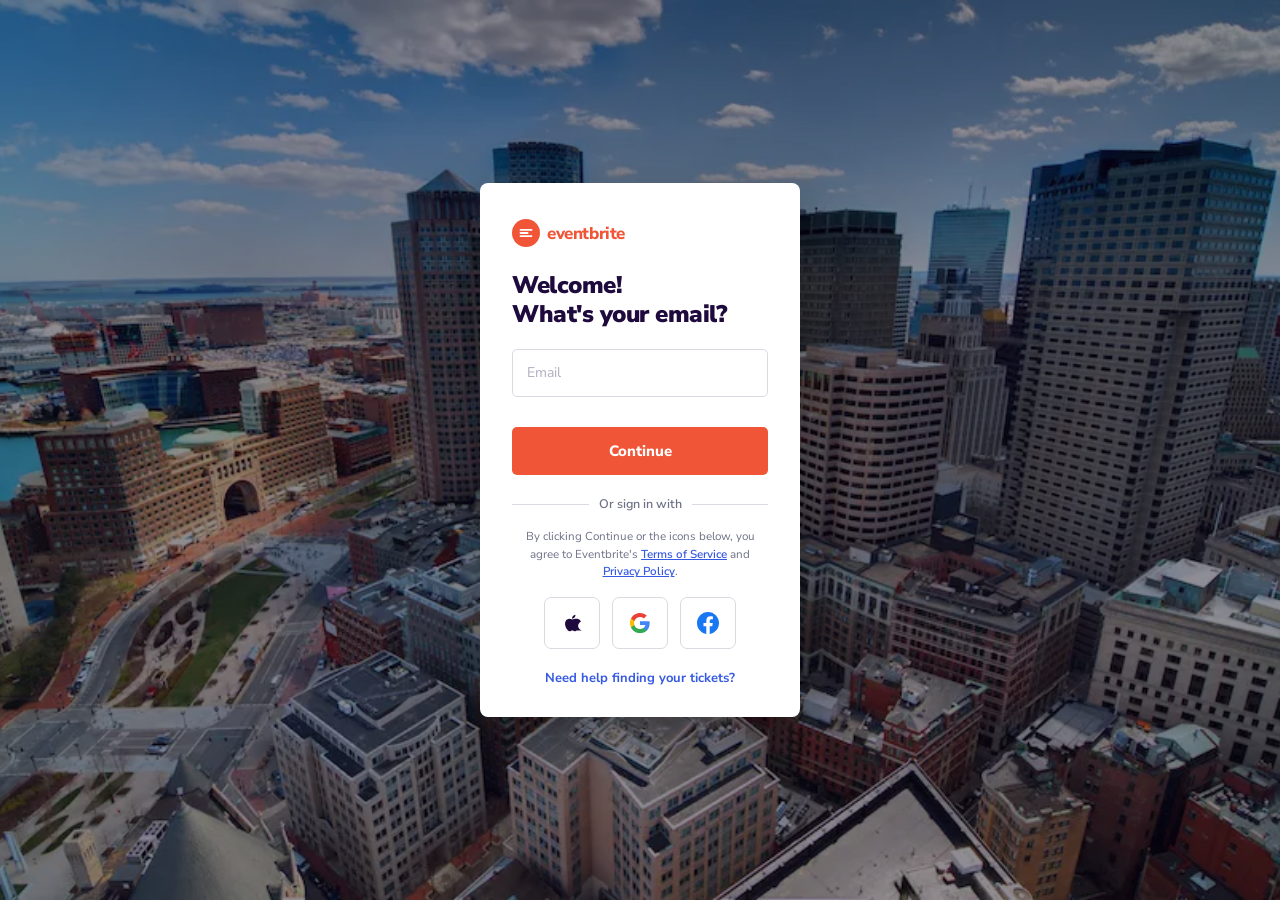
==== commit 55d41984: "Simplify all files: cleaner HTML, CSS, JS + Eventbrite-style sign-in page" ====
--- a/signin.html
+++ b/signin.html
@@ -3,7 +3,7 @@
 <head>
   <meta charset="UTF-8">
   <meta name="viewport" content="width=device-width, initial-scale=1">
-  <title>Log in or Sign Up – Eventbrite</title>
+  <title>Log in – Eventbrite</title>
   <link rel="preconnect" href="https://fonts.googleapis.com">
   <link rel="preconnect" href="https://fonts.gstatic.com" crossorigin>
   <link href="https://fonts.googleapis.com/css2?family=Nunito+Sans:wght@400;600;700;800;900&display=swap" rel="stylesheet">
@@ -11,70 +11,50 @@
 </head>
 <body class="page--signin">
 
-  <!-- full-bleed BG image (boston.jpg — large, vibrant event photo) -->
+  <!-- Background image -->
   <div class="si2-bg" aria-hidden="true">
     <img src="images/boston.jpg" alt="" class="si2-bg__img">
     <div class="si2-bg__overlay"></div>
   </div>
 
-  <!-- the floating white card -->
+  <!-- Centered white card -->
   <div class="si2-wrap" role="main">
     <div class="si2-card" id="si2Card">
 
       <!-- Logo -->
-      <a href="index.html" class="si2-logo" aria-label="Back to Eventbrite home">
-        <!-- orange ticket-bolt icon -->
-        <svg viewBox="0 0 36 36" width="28" height="28" aria-hidden="true" fill="none">
+      <a href="index.html" class="si2-logo" aria-label="Back to Eventbrite">
+        <svg viewBox="0 0 36 36" width="28" height="28" fill="none" aria-hidden="true">
           <circle cx="18" cy="18" r="18" fill="#f05537"/>
           <path d="M11 14h14M11 18h9M11 22h14" stroke="#fff" stroke-width="2.5" stroke-linecap="round"/>
         </svg>
         <span>eventbrite</span>
       </a>
 
-      <!-- Step 1 — Email -->
+      <!-- Step 1: Email -->
       <div class="si2-step" id="stepEmail">
         <h1 class="si2-title">Welcome!<br>What's your email?</h1>
-
         <form id="formEmail" novalidate class="si2-form">
           <div class="si2-field" id="fEmail">
-            <input
-              class="si2-input"
-              type="email"
-              id="emailInput"
-              name="email"
-              placeholder="Email"
-              autocomplete="email"
-              required
-            >
+            <input class="si2-input" type="email" id="emailInput" placeholder="Email" autocomplete="email" required>
             <span class="si2-err" id="errEmail" aria-live="polite"></span>
           </div>
-
           <button type="submit" class="si2-btn-primary">
             <span class="si2-btn-label">Continue</span>
             <span class="si2-spinner" aria-hidden="true"></span>
           </button>
         </form>
 
-        <!-- divider -->
         <div class="si2-divider"><span>Or sign in with</span></div>
 
-        <!-- Terms text -->
         <p class="si2-terms">
-          By clicking Continue or the Apple, Google, or Facebook icons,<br>
-          you agree to Eventbrite's
-          <a href="#" class="si2-link">Terms of Service</a> and
-          <a href="#" class="si2-link">Privacy Policy</a>.
+          By clicking Continue or the icons below, you agree to Eventbrite's
+          <a href="#" class="si2-link">Terms of Service</a> and <a href="#" class="si2-link">Privacy Policy</a>.
         </p>
 
-        <!-- Social icon buttons -->
         <div class="si2-socials">
-          <!-- Apple -->
           <button type="button" class="si2-social-btn" aria-label="Continue with Apple">
-            <svg viewBox="0 0 24 24" width="22" height="22" fill="currentColor" aria-hidden="true">
-              <path d="M17.05 20.28c-.98.95-2.05.8-3.08.35-1.09-.46-2.09-.48-3.24 0-1.44.62-2.2.44-3.06-.35C2.79 15.25 3.51 7.7 9.05 7.4c1.4.07 2.38.73 3.19.73.98 0 2.82-.9 4.75-.77 1.09.05 3.65.44 4.72 2.98-5.08 3.33-3.1 8.65 1.34 9.94zM12.03 7.25c-.15-2.23 1.66-4.07 3.74-4.25.29 2.58-2.34 4.5-3.74 4.25z"/>
-            </svg>
+            <svg viewBox="0 0 24 24" width="22" height="22" fill="currentColor" aria-hidden="true"><path d="M17.05 20.28c-.98.95-2.05.8-3.08.35-1.09-.46-2.09-.48-3.24 0-1.44.62-2.2.44-3.06-.35C2.79 15.25 3.51 7.7 9.05 7.4c1.4.07 2.38.73 3.19.73.98 0 2.82-.9 4.75-.77 1.09.05 3.65.44 4.72 2.98-5.08 3.33-3.1 8.65 1.34 9.94zM12.03 7.25c-.15-2.23 1.66-4.07 3.74-4.25.29 2.58-2.34 4.5-3.74 4.25z"/></svg>
           </button>
-          <!-- Google -->
           <button type="button" class="si2-social-btn" aria-label="Continue with Google">
             <svg viewBox="0 0 24 24" width="22" height="22" aria-hidden="true">
               <path fill="#4285F4" d="M22.56 12.25c0-.78-.07-1.53-.2-2.25H12v4.26h5.92c-.26 1.37-1.04 2.53-2.21 3.31v2.77h3.57c2.08-1.92 3.28-4.74 3.28-8.09z"/>
@@ -83,66 +63,46 @@
               <path fill="#EA4335" d="M12 5.38c1.62 0 3.06.56 4.21 1.64l3.15-3.15C17.45 2.09 14.97 1 12 1 7.7 1 3.99 3.47 2.18 7.07l3.66 2.84c.87-2.6 3.3-4.53 6.16-4.53z"/>
             </svg>
           </button>
-          <!-- Facebook -->
           <button type="button" class="si2-social-btn" aria-label="Continue with Facebook">
-            <svg viewBox="0 0 24 24" width="22" height="22" aria-hidden="true">
-              <path fill="#1877F2" d="M24 12.073C24 5.405 18.627 0 12 0S0 5.405 0 12.073C0 18.1 4.388 23.094 10.125 24v-8.437H7.078v-3.49h3.047V9.41c0-3.025 1.792-4.697 4.533-4.697 1.312 0 2.686.235 2.686.235v2.97h-1.513c-1.491 0-1.956.93-1.956 1.886v2.27h3.328l-.532 3.49h-2.796V24C19.612 23.094 24 18.1 24 12.073z"/>
-            </svg>
+            <svg viewBox="0 0 24 24" width="22" height="22" aria-hidden="true"><path fill="#1877F2" d="M24 12.073C24 5.405 18.627 0 12 0S0 5.405 0 12.073C0 18.1 4.388 23.094 10.125 24v-8.437H7.078v-3.49h3.047V9.41c0-3.025 1.792-4.697 4.533-4.697 1.312 0 2.686.235 2.686.235v2.97h-1.513c-1.491 0-1.956.93-1.956 1.886v2.27h3.328l-.532 3.49h-2.796V24C19.612 23.094 24 18.1 24 12.073z"/></svg>
           </button>
         </div>
 
-        <!-- Help link -->
         <a href="#" class="si2-help-link">Need help finding your tickets?</a>
-      </div><!-- /stepEmail -->
+      </div>
 
-      <!-- Step 2 — Password (shown after email) -->
+      <!-- Step 2: Password -->
       <div class="si2-step si2-step--hidden" id="stepPassword">
         <button class="si2-back" id="backBtn" type="button" aria-label="Go back">
-          <svg viewBox="0 0 24 24" width="18" height="18" fill="none" stroke="currentColor" stroke-width="2.5" stroke-linecap="round" stroke-linejoin="round" aria-hidden="true">
-            <path d="M19 12H5M12 5l-7 7 7 7"/>
-          </svg>
+          <svg viewBox="0 0 24 24" width="18" height="18" fill="none" stroke="currentColor" stroke-width="2.5" stroke-linecap="round" aria-hidden="true"><path d="M19 12H5M12 5l-7 7 7 7"/></svg>
         </button>
-
         <h1 class="si2-title">Enter your password</h1>
         <p class="si2-email-display" id="emailDisplay"></p>
-
         <form id="formPassword" novalidate class="si2-form">
           <div class="si2-field" id="fPassword">
             <div class="si2-input-wrap">
-              <input
-                class="si2-input"
-                type="password"
-                id="passwordInput"
-                name="password"
-                placeholder="Password"
-                autocomplete="current-password"
-                required
-              >
+              <input class="si2-input" type="password" id="passwordInput" placeholder="Password" autocomplete="current-password" required>
               <button type="button" class="si2-eye" id="eyeBtn" aria-label="Show password">
-                <svg class="si2-eye__show" viewBox="0 0 24 24" width="18" height="18" fill="none" stroke="currentColor" stroke-width="2" stroke-linecap="round" stroke-linejoin="round" aria-hidden="true"><path d="M1 12s4-8 11-8 11 8 11 8-4 8-11 8-11-8-11-8z"/><circle cx="12" cy="12" r="3"/></svg>
-                <svg class="si2-eye__hide" viewBox="0 0 24 24" width="18" height="18" fill="none" stroke="currentColor" stroke-width="2" stroke-linecap="round" stroke-linejoin="round" aria-hidden="true" style="display:none"><path d="M17.94 17.94A10.07 10.07 0 0 1 12 20c-7 0-11-8-11-8a18.45 18.45 0 0 1 5.06-5.94M9.9 4.24A9.12 9.12 0 0 1 12 4c7 0 11 8 11 8a18.5 18.5 0 0 1-2.16 3.19m-6.72-1.07a3 3 0 1 1-4.24-4.24"/><line x1="1" y1="1" x2="23" y2="23"/></svg>
+                <svg class="si2-eye__show" viewBox="0 0 24 24" width="18" height="18" fill="none" stroke="currentColor" stroke-width="2" stroke-linecap="round" aria-hidden="true"><path d="M1 12s4-8 11-8 11 8 11 8-4 8-11 8-11-8-11-8z"/><circle cx="12" cy="12" r="3"/></svg>
+                <svg class="si2-eye__hide" viewBox="0 0 24 24" width="18" height="18" fill="none" stroke="currentColor" stroke-width="2" stroke-linecap="round" aria-hidden="true" style="display:none"><path d="M17.94 17.94A10.07 10.07 0 0 1 12 20c-7 0-11-8-11-8a18.45 18.45 0 0 1 5.06-5.94M9.9 4.24A9.12 9.12 0 0 1 12 4c7 0 11 8 11 8a18.5 18.5 0 0 1-2.16 3.19m-6.72-1.07a3 3 0 1 1-4.24-4.24"/><line x1="1" y1="1" x2="23" y2="23"/></svg>
               </button>
             </div>
             <span class="si2-err" id="errPassword" aria-live="polite"></span>
           </div>
-
-          <div class="si2-forgot-row">
-            <a href="#" class="si2-link si2-link--sm">Forgot password?</a>
-          </div>
-
+          <div class="si2-forgot-row"><a href="#" class="si2-link si2-link--sm">Forgot password?</a></div>
           <button type="submit" class="si2-btn-primary" id="loginSubmitBtn">
             <span class="si2-btn-label">Log in</span>
             <span class="si2-spinner" aria-hidden="true"></span>
           </button>
         </form>
-      </div><!-- /stepPassword -->
+      </div>
 
-    </div><!-- /si2-card -->
-  </div><!-- /si2-wrap -->
+    </div>
+  </div>
 
   <!-- Success toast -->
   <div class="si2-toast" id="si2Toast" role="status" aria-live="polite">
-    <svg viewBox="0 0 24 24" width="18" height="18" fill="none" stroke="#fff" stroke-width="2.5" stroke-linecap="round" stroke-linejoin="round" aria-hidden="true"><path d="M20 6L9 17l-5-5"/></svg>
+    <svg viewBox="0 0 24 24" width="18" height="18" fill="none" stroke="#fff" stroke-width="2.5" stroke-linecap="round" aria-hidden="true"><path d="M20 6L9 17l-5-5"/></svg>
     Logged in! Redirecting…
   </div>
 
--- a/style.css
+++ b/style.css
@@ -1,44 +1,42 @@
 /* ============================================================
-   EVENTBRITE CLONE — style.css  (single combined stylesheet)
+   EVENTBRITE CLONE — style.css
    Sections:
-     1. Tokens & Reset
+     1. Variables & Reset
      2. Header
      3. Hero
      4. Categories
-     5. Middle Section — Events Grid + Destinations Carousel
-     6. Footer
-     7. Responsive (all breakpoints consolidated)
+     5. Events Grid
+     6. Destinations Carousel
+     7. Footer
+     8. Sign-in (page + modal)
+     9. Responsive
    ============================================================ */
 
 
-/* ================================================================
-   1. TOKENS
-   ================================================================ */
+/* ============================================================
+   1. VARIABLES & RESET
+   ============================================================ */
 :root {
-  --eb-orange:      #f05537;
-  --eb-orange-dark: #d1410c;
-  --eb-ink:         #1e0a3c;
-  --eb-muted:       #6f7287;
-  --eb-line:        #eeedf2;
-  --eb-bg:          #f8f7fa;
-  --eb-white:       #ffffff;
-  --header-h:       68px;
-  --page-pad:       clamp(16px, 10.8vw, 156px);
-}
-
-
-/* ================================================================
-   2. RESET
-   ================================================================ */
+  --orange:     #f05537;
+  --orange-dk:  #d1410c;
+  --ink:        #1e0a3c;
+  --muted:      #6f7287;
+  --line:       #eeedf2;
+  --bg:         #f8f7fa;
+  --white:      #ffffff;
+  --header-h:   68px;
+  --page-pad:   clamp(16px, 10.8vw, 156px);
+}
+
 *, *::before, *::after { box-sizing: border-box; margin: 0; padding: 0; }
 html { scroll-behavior: smooth; }
 
 body {
-  font-family: 'Nunito Sans', 'Helvetica Neue', Helvetica, Arial, sans-serif;
+  font-family: 'Nunito Sans', 'Helvetica Neue', Arial, sans-serif;
   font-size: 15px;
   line-height: 1.5;
-  color: var(--eb-ink);
-  background: var(--eb-white);
+  color: var(--ink);
+  background: var(--white);
   -webkit-font-smoothing: antialiased;
 }
 
@@ -48,17 +46,17 @@
 img, svg { display: block; }
 
 
-/* ================================================================
-   3. HEADER
-   ================================================================ */
+/* ============================================================
+   2. HEADER
+   ============================================================ */
 .header {
   display: flex;
   align-items: center;
   gap: 20px;
   height: var(--header-h);
   padding: 0 24px;
-  background: var(--eb-white);
-  border-bottom: 1px solid var(--eb-line);
+  background: var(--white);
+  border-bottom: 1px solid var(--line);
   position: sticky;
   top: 0;
   z-index: 100;
@@ -70,13 +68,11 @@
   align-items: center;
   gap: 6px;
   flex-shrink: 0;
-  color: var(--eb-orange);
+  color: var(--orange);
   font-size: 22px;
   font-weight: 800;
   letter-spacing: -0.6px;
-  line-height: 1;
-}
-.logo svg { flex-shrink: 0; }
+}
 
 /* Search bar */
 .search {
@@ -84,17 +80,15 @@
   align-items: center;
   flex: 0 1 680px;
   height: 46px;
-  border: 1px solid var(--eb-line);
+  border: 1px solid var(--line);
   border-radius: 100px;
-  background: var(--eb-white);
   padding: 0 6px 0 16px;
   transition: border-color 0.15s, box-shadow 0.15s;
 }
 .search:focus-within {
   border-color: #a9a8b3;
-  box-shadow: 0 0 0 3px rgba(240, 85, 55, 0.08);
-}
-
+  box-shadow: 0 0 0 3px rgba(240,85,55,0.08);
+}
 .search__field {
   display: flex;
   align-items: center;
@@ -102,45 +96,38 @@
   flex: 1;
   min-width: 0;
 }
-.search__icon { flex-shrink: 0; }
-
 .search__field input {
   border: none;
   outline: none;
   background: transparent;
   width: 100%;
+  font: inherit;
   font-size: 14.5px;
-  font-family: inherit;
-  font-weight: 500;
-  color: var(--eb-ink);
-  caret-color: var(--eb-orange);
-}
-.search__field input::placeholder { color: var(--eb-muted); font-weight: 400; }
-
+  color: var(--ink);
+  caret-color: var(--orange);
+}
+.search__field input::placeholder { color: var(--muted); }
 .search__divider {
   width: 1px;
   height: 24px;
-  background: var(--eb-line);
+  background: var(--line);
   flex-shrink: 0;
   margin: 0 4px;
 }
-
 .search__field--location { flex: 0 1 190px; padding-left: 12px; }
-
 .search__btn {
   width: 38px;
   height: 38px;
   border-radius: 50%;
-  background: var(--eb-orange-dark);
+  background: var(--orange-dk);
   display: flex;
   align-items: center;
   justify-content: center;
   flex-shrink: 0;
   margin-left: 4px;
-  transition: background 0.15s, transform 0.1s;
-}
-.search__btn:hover  { background: #b23608; }
-.search__btn:active { transform: scale(0.95); }
+  transition: background 0.15s;
+}
+.search__btn:hover { background: #b23608; }
 
 /* Nav */
 .nav {
@@ -150,7 +137,6 @@
   gap: 2px;
   flex-shrink: 0;
 }
-
 .nav__link {
   display: inline-flex;
   align-items: center;
@@ -159,36 +145,28 @@
   border-radius: 6px;
   font-size: 14px;
   font-weight: 600;
-  color: var(--eb-ink);
+  color: var(--ink);
   white-space: nowrap;
   transition: background 0.12s;
 }
-.nav__link:hover { background: var(--eb-bg); }
-
-.nav__create {
-  background: var(--eb-orange) !important;
-  color: var(--eb-white) !important;
-  padding: 8px 14px;
-}
-.nav__create:hover { background: var(--eb-orange-dark) !important; }
-
-.nav__signin { border: 2px solid var(--eb-line); }
+.nav__link:hover   { background: var(--bg); }
+.nav__create       { background: var(--orange) !important; color: var(--white) !important; }
+.nav__create:hover { background: var(--orange-dk) !important; }
+.nav__signin       { border: 2px solid var(--line); }
 .nav__signin:hover { border-color: #a9a8b3; background: transparent; }
 
 /* Help dropdown */
 .dropdown         { position: relative; }
-.dropdown__btn    { display: inline-flex; align-items: center; gap: 4px; }
-
 .dropdown__menu {
   display: none;
   position: absolute;
   right: 0;
   top: calc(100% + 8px);
   min-width: 200px;
-  background: var(--eb-white);
-  border: 1px solid var(--eb-line);
+  background: var(--white);
+  border: 1px solid var(--line);
   border-radius: 10px;
-  box-shadow: 0 8px 28px rgba(30, 10, 60, 0.13);
+  box-shadow: 0 8px 28px rgba(30,10,60,0.13);
   padding: 6px 0;
   z-index: 200;
 }
@@ -200,22 +178,22 @@
   font-weight: 500;
   transition: background 0.1s;
 }
-.dropdown__menu a:hover { background: var(--eb-bg); }
-
-/* Hamburger */
+.dropdown__menu a:hover { background: var(--bg); }
+
+/* Mobile hamburger (hidden on desktop) */
 .menu-toggle {
   display: none;
-  color: var(--eb-ink);
+  color: var(--ink);
   margin-left: auto;
   padding: 6px;
   border-radius: 6px;
 }
-.menu-toggle:hover { background: var(--eb-bg); }
-
-
-/* ================================================================
-   4. HERO
-   ================================================================ */
+.menu-toggle:hover { background: var(--bg); }
+
+
+/* ============================================================
+   3. HERO
+   ============================================================ */
 .hero {
   position: relative;
   margin: 18px var(--page-pad) 0;
@@ -226,35 +204,29 @@
   display: flex;
   align-items: center;
 }
-
 .hero__img {
   position: absolute;
   inset: 0;
   width: 100%;
   height: 100%;
   object-fit: cover;
-  /* Focus on the singer — right/centre area of the warm concert image */
   object-position: 65% center;
   z-index: 0;
 }
-
+/* Dark gradient on the left so text is readable */
 .hero__overlay {
   position: absolute;
   inset: 0;
   z-index: 1;
   pointer-events: none;
-  /* Stronger left-dark gradient for legible text over the warm background */
-  background: linear-gradient(
-    to right,
-    rgba(8, 2, 0, 0.90)  0%,
-    rgba(8, 2, 0, 0.78)  22%,
-    rgba(8, 2, 0, 0.48)  44%,
-    rgba(8, 2, 0, 0.14)  62%,
-    transparent          76%
-  );
-}
-
-/* Text block: clean left-side layout */
+  background: linear-gradient(to right,
+    rgba(8,2,0,0.90) 0%,
+    rgba(8,2,0,0.78) 22%,
+    rgba(8,2,0,0.48) 44%,
+    rgba(8,2,0,0.14) 62%,
+    transparent      76%);
+}
+/* Text block */
 .hero__text {
   position: relative;
   z-index: 2;
@@ -262,15 +234,13 @@
   display: flex;
   flex-direction: column;
   align-items: flex-start;
-  gap: 0;
   max-width: 56%;
 }
-
-/* "GET INTO IT" pill */
+/* Small pink label */
 .hero__tag {
   display: inline-block;
   background: #f9c8ec;
-  color: #1e0a3c;
+  color: var(--ink);
   font-size: 11px;
   font-weight: 800;
   letter-spacing: 2.4px;
@@ -280,7 +250,6 @@
   margin-bottom: 14px;
   white-space: nowrap;
 }
-
 .hero__heading {
   display: flex;
   flex-direction: column;
@@ -288,61 +257,52 @@
   gap: 6px;
   margin: 0;
 }
-
-/* Each coloured pill line */
+/* Coloured gradient text pills */
 .hero__line {
   display: inline-block;
   font-size: 56px;
   font-weight: 900;
   letter-spacing: -2px;
   line-height: 1.07;
-  color: #1e0a3c;
+  color: var(--ink);
   white-space: nowrap;
   padding: 6px 24px 6px 16px;
   border-radius: 4px;
 }
 .hero__line--1 { background: linear-gradient(90deg, #8b9bff 0%, #e8bfe0 50%, #f5c8ea 100%); }
-.hero__line--2 {
-  background: linear-gradient(90deg, #f5c8ea 0%, #e0c0e8 55%, #8b9bff 100%);
-  margin-left: 32px;   /* slight stagger, not excessive */
-}
-
+.hero__line--2 { background: linear-gradient(90deg, #f5c8ea 0%, #e0c0e8 55%, #8b9bff 100%); margin-left: 32px; }
 /* CTA button */
 .hero__btn {
   display: inline-block;
   margin-top: 32px;
-  background: rgba(255, 255, 255, 0.92);
-  color: #1e0a3c;
-  font-family: inherit;
+  background: rgba(255,255,255,0.92);
+  color: var(--ink);
   font-size: 15px;
   font-weight: 700;
-  letter-spacing: 0.2px;
   padding: 14px 36px;
   border-radius: 100px;
-  border: 1.5px solid rgba(255, 255, 255, 0.55);
+  border: 1.5px solid rgba(255,255,255,0.55);
   backdrop-filter: blur(6px);
   -webkit-backdrop-filter: blur(6px);
   transition: background 0.15s, transform 0.15s, box-shadow 0.15s;
 }
 .hero__btn:hover {
-  background: #ffffff;
+  background: #fff;
   transform: translateY(-2px);
-  box-shadow: 0 10px 28px rgba(0, 0, 0, 0.42);
-}
-
-
-/* ================================================================
-   5a. CATEGORIES ROW
-   ================================================================ */
+  box-shadow: 0 10px 28px rgba(0,0,0,0.42);
+}
+
+
+/* ============================================================
+   4. CATEGORIES
+   ============================================================ */
 .categories {
   display: flex;
   justify-content: space-between;
   align-items: flex-start;
   gap: 8px;
   margin: 40px var(--page-pad) 0;
-  padding-bottom: 4px;
-}
-
+}
 .category {
   display: flex;
   flex-direction: column;
@@ -351,44 +311,41 @@
   text-align: center;
   flex: 1;
   max-width: 108px;
-  color: var(--eb-ink);
+  color: var(--ink);
   transition: color 0.15s;
 }
-.category:hover { color: var(--eb-orange); }
-
+.category:hover { color: var(--orange); }
 .category__icon {
   width: 96px;
   height: 96px;
   border-radius: 50%;
-  border: 1px solid var(--eb-line);
-  background: var(--eb-white);
+  border: 1px solid var(--line);
+  background: var(--white);
   display: grid;
   place-items: center;
   font-size: 36px;
   transition: box-shadow 0.2s, transform 0.2s, border-color 0.2s;
 }
 .category:hover .category__icon {
-  box-shadow: 0 4px 16px rgba(30, 10, 60, 0.14);
+  box-shadow: 0 4px 16px rgba(30,10,60,0.14);
   transform: translateY(-3px);
   border-color: #d6d4e0;
 }
 .category.active .category__icon {
-  border-color: var(--eb-orange);
-  box-shadow: 0 0 0 2px rgba(240, 85, 55, 0.2);
-}
-
+  border-color: var(--orange);
+  box-shadow: 0 0 0 2px rgba(240,85,55,0.2);
+}
 .category__label { font-size: 13px; font-weight: 700; line-height: 1.3; }
 
 
-/* ================================================================
-   5b. MIDDLE — EVENTS GRID
-   ================================================================ */
+/* ============================================================
+   5. EVENTS GRID
+   ============================================================ */
 .events-container {
   width: 90%;
   margin: 48px auto 0;
 }
-
-/* Heading row */
+/* Heading + tabs row */
 .top-section {
   display: flex;
   justify-content: space-between;
@@ -396,55 +353,29 @@
   margin-bottom: 50px;
   gap: 20px;
 }
-
-.top-section h1 {
-  font-size: 36px;
-  font-weight: 800;
-  color: var(--eb-ink);
-  line-height: 1.2;
-}
-.top-section h1 > span:first-child { color: var(--eb-orange); }
-
-.dropdown {
-  color: var(--eb-ink);
-  cursor: pointer;
-  font-size: 28px;
-  vertical-align: middle;
-}
-
-/* Tabs */
-.tabs {
-  display: flex;
-  gap: 4px;
-  border-bottom: 2px solid var(--eb-line);
-  flex-shrink: 0;
-}
-
+.top-section h1 { font-size: 36px; font-weight: 800; line-height: 1.2; }
+.top-section h1 > span:first-child { color: var(--orange); }
+
+.tabs { display: flex; gap: 4px; border-bottom: 2px solid var(--line); }
 .tab {
   padding: 10px 18px;
-  background: transparent;
-  border: none;
   border-bottom: 3px solid transparent;
   margin-bottom: -2px;
   font-size: 15px;
   font-weight: 600;
-  color: var(--eb-muted);
-  cursor: pointer;
-  font-family: inherit;
+  color: var(--muted);
   transition: color 0.15s;
 }
-.tab:hover      { color: var(--eb-ink); }
-.tab.active     { color: var(--eb-ink); border-bottom-color: var(--eb-orange); }
-
-/* Grid */
+.tab:hover  { color: var(--ink); }
+.tab.active { color: var(--ink); border-bottom-color: var(--orange); }
+
+/* 4-column grid */
 .events-grid {
   display: grid;
   grid-template-columns: repeat(4, 1fr);
   column-gap: 28px;
   row-gap: 48px;
 }
-
-/* Card */
 .event-card { display: flex; flex-direction: column; }
 
 .image-wrapper {
@@ -458,12 +389,11 @@
   height: 190px;
   object-fit: cover;
   border-radius: 12px;
-  display: block;
-  transition: transform 0.3s ease;
+  transition: transform 0.3s;
 }
 .event-card:hover img { transform: scale(1.03); }
 
-/* Badge labels */
+/* Badge (e.g. JUST ADDED) */
 .event-label {
   position: absolute;
   top: 10px;
@@ -472,14 +402,13 @@
   color: #fff;
   padding: 5px 10px;
   border-radius: 5px;
+  font-size: 11px;
   font-weight: 700;
-  font-size: 11px;
   letter-spacing: 0.5px;
   text-transform: uppercase;
 }
 .event-label.green { background: #20a447; }
 
-/* Card body */
 .event-heading {
   display: flex;
   justify-content: space-between;
@@ -491,62 +420,47 @@
   font-size: 15px;
   font-weight: 700;
   line-height: 1.4;
-  color: var(--eb-ink);
   flex: 1;
 }
-
 .event-actions { display: flex; gap: 4px; flex-shrink: 0; }
 .event-actions button {
-  border: none;
-  background: transparent;
   font-size: 20px;
-  cursor: pointer;
-  color: var(--eb-muted);
+  color: var(--muted);
   padding: 2px 4px;
   border-radius: 4px;
   transition: color 0.15s, background 0.15s;
 }
-.event-actions button:hover { color: var(--eb-ink); background: var(--eb-bg); }
-
-.event-date  { font-weight: 700; font-size: 13.5px; margin-top: 8px; color: var(--eb-ink); }
-.event-venue { margin-top: 4px; font-size: 13.5px; line-height: 1.4; color: var(--eb-muted); }
-.event-price { font-weight: 700; margin-top: 10px; font-size: 15px; color: var(--eb-ink); }
-.event-promo { margin-top: 6px; font-size: 12.5px; color: var(--eb-muted); }
-
-
-/* ================================================================
-   5c. MIDDLE — TOP DESTINATIONS CAROUSEL
-   ================================================================ */
+.event-actions button:hover { color: var(--ink); background: var(--bg); }
+
+.event-date  { font-weight: 700; font-size: 13.5px; margin-top: 8px; }
+.event-venue { margin-top: 4px; font-size: 13.5px; color: var(--muted); line-height: 1.4; }
+.event-price { font-weight: 700; margin-top: 10px; font-size: 15px; }
+.event-promo { margin-top: 6px; font-size: 12.5px; color: var(--muted); }
+
+
+/* ============================================================
+   6. DESTINATIONS CAROUSEL
+   ============================================================ */
 .destinations-section {
   width: 90%;
   margin: 72px auto 56px;
 }
-
 .destinations-header {
   display: flex;
   align-items: center;
   justify-content: space-between;
   margin-bottom: 24px;
 }
-
-.section-title {
-  font-size: 28px;
-  font-weight: 800;
-  color: var(--eb-ink);
-  margin: 0;
-}
+.section-title { font-size: 28px; font-weight: 800; }
 
 .carousel-controls { display: flex; gap: 10px; }
-
 .carousel-btn {
-  border: none;
-  background: var(--eb-line);
-  border-radius: 50%;
   width: 44px;
   height: 44px;
-  cursor: pointer;
+  border-radius: 50%;
+  background: var(--line);
   font-size: 17px;
-  color: var(--eb-ink);
+  color: var(--ink);
   display: flex;
   align-items: center;
   justify-content: center;
@@ -555,11 +469,11 @@
 .carousel-btn:hover:not(:disabled) { background: #dddbe6; }
 .carousel-btn:disabled { opacity: 0.35; cursor: default; }
 
-/* Scroll row — 4 cards visible */
+/* Scrollable row — 4 cards visible */
 .destinations-grid {
   display: grid;
   grid-auto-flow: column;
-  grid-auto-columns: calc((100% - 75px) / 4);  /* 4 cards, 3 × 25px gaps */
+  grid-auto-columns: calc((100% - 75px) / 4);
   gap: 25px;
   overflow-x: auto;
   scroll-snap-type: x mandatory;
@@ -570,7 +484,6 @@
 
 .destination-card {
   position: relative;
-  min-width: 0;
   height: 300px;
   border-radius: 16px;
   overflow: hidden;
@@ -581,12 +494,10 @@
   width: 100%;
   height: 100%;
   object-fit: cover;
-  display: block;
-  transition: transform 0.4s ease;
+  transition: transform 0.4s;
 }
 .destination-card:hover img { transform: scale(1.06); }
-
-/* Dark gradient overlay */
+/* Dark bottom gradient so city name is readable */
 .destination-card::after {
   content: "";
   position: absolute;
@@ -594,26 +505,23 @@
   background: linear-gradient(to top, rgba(0,0,0,0.72) 0%, transparent 55%);
   pointer-events: none;
 }
-
 .destination-card h3 {
   position: absolute;
   left: 18px;
   bottom: 16px;
   z-index: 1;
-  margin: 0;
   font-size: 20px;
   font-weight: 700;
   color: #fff;
 }
 
 
-/* ================================================================
-   6. FOOTER
-   ================================================================ */
+/* ============================================================
+   7. FOOTER
+   ============================================================ */
 .ef {
   background: #edeae4;
-  color: var(--eb-ink);
-  font-family: 'Nunito Sans', 'Helvetica Neue', Helvetica, Arial, sans-serif;
+  color: var(--ink);
   padding: 48px 0 28px;
   margin-top: 56px;
 }
@@ -621,12 +529,11 @@
 .ef a  { color: inherit; text-decoration: none; }
 
 .ef__wrap { max-width: 1220px; margin: 0 auto; padding: 0 32px; }
-
-.ef__title { font-size: 24px; font-weight: 700; margin-bottom: 20px; color: var(--eb-ink); }
+.ef__title { font-size: 24px; font-weight: 700; margin-bottom: 20px; }
 .ef__title--state { margin-top: 72px; }
 
+/* City / state chip pills */
 .ef__chips { display: flex; flex-wrap: wrap; gap: 12px 14px; }
-
 .ef__chip {
   display: inline-flex;
   align-items: center;
@@ -637,12 +544,11 @@
   font-size: 14px;
   font-weight: 600;
   white-space: nowrap;
-  color: var(--eb-ink);
   transition: box-shadow 0.15s, transform 0.15s;
 }
 .ef__chip:hover { box-shadow: 0 3px 10px rgba(30,10,60,0.15); transform: translateY(-1px); }
-.ef__chip svg   { color: var(--eb-muted); flex-shrink: 0; }
-
+
+/* Drag-to-scroll state rows */
 .ef__scroll {
   overflow-x: auto;
   scrollbar-width: none;
@@ -657,6 +563,7 @@
 .ef__scroll.dragging { cursor: grabbing; user-select: none; }
 .ef__chips--row { flex-wrap: nowrap; width: max-content; }
 
+/* 4-column link grid */
 .ef__cols {
   display: grid;
   grid-template-columns: repeat(4, 1fr);
@@ -665,12 +572,12 @@
   margin: 80px auto 0;
   padding: 0 32px;
 }
-.ef__cols h3   { font-size: 14.5px; font-weight: 700; margin-bottom: 18px; color: var(--eb-ink); }
-.ef__cols ul   { list-style: none; }
+.ef__cols h3   { font-size: 14.5px; font-weight: 700; margin-bottom: 18px; }
 .ef__cols li   { margin-bottom: 9px; }
 .ef__cols a    { font-size: 13px; color: #39364f; }
 .ef__cols a:hover { text-decoration: underline; }
 
+/* Bottom bar */
 .ef__bottom {
   display: flex;
   align-items: flex-start;
@@ -684,7 +591,6 @@
   color: #39364f;
 }
 .ef__copy { white-space: nowrap; padding-top: 4px; font-weight: 600; }
-
 .ef__legal {
   flex: 1;
   display: flex;
@@ -694,8 +600,9 @@
   row-gap: 10px;
   padding-top: 4px;
 }
-.ef__legal a { padding: 0 7px; position: relative; color: #39364f; }
+.ef__legal a { padding: 0 7px; position: relative; }
 .ef__legal a:hover { text-decoration: underline; }
+/* Dot separator between links */
 .ef__legal a:not(.ef__legal-last)::after {
   content: "";
   position: absolute;
@@ -707,24 +614,22 @@
 }
 .ef__legal-last { flex-basis: 100%; text-align: center; padding-top: 4px; }
 
+/* Country picker */
 .ef__country { position: relative; flex-shrink: 0; }
 .ef__country button {
   display: flex;
   align-items: center;
   gap: 8px;
   background: #dedbd5;
-  border: none;
   border-radius: 20px;
   padding: 10px 20px;
-  font-family: inherit;
+  font: inherit;
   font-size: 13.5px;
   font-weight: 600;
-  cursor: pointer;
   color: #39364f;
   transition: background 0.15s;
 }
 .ef__country button:hover { background: #d0cdc6; }
-
 .ef__country-menu {
   display: none;
   position: absolute;
@@ -743,28 +648,270 @@
   padding: 10px 18px;
   font-size: 14px;
   cursor: pointer;
-  color: var(--eb-ink);
+  color: var(--ink);
   transition: background 0.1s;
 }
 .ef__country-menu li:hover { background: #f4f3f7; }
 
 
-/* ================================================================
-   7. RESPONSIVE  (all breakpoints in one place)
-   ================================================================ */
-
-/* Large → medium */
+/* ============================================================
+   8. SIGN-IN  (page background + card + modal overlay)
+   All class names start with .si2- so nothing clashes
+   ============================================================ */
+
+/* -- Standalone signin.html page -- */
+body.page--signin {
+  min-height: 100vh;
+  overflow: hidden;
+  background: #111;
+}
+/* Full-screen background image */
+.si2-bg { position: fixed; inset: 0; z-index: 0; }
+.si2-bg__img { width: 100%; height: 100%; object-fit: cover; }
+.si2-bg__overlay { position: absolute; inset: 0; background: rgba(10,4,20,0.45); }
+
+/* Wrapper that centres the card */
+.si2-wrap {
+  position: relative;
+  z-index: 1;
+  min-height: 100vh;
+  display: flex;
+  align-items: center;
+  justify-content: center;
+  padding: 32px 16px;
+}
+
+/* -- The white card (shared by page & modal) -- */
+.si2-card {
+  background: #fff;
+  border-radius: 8px;
+  width: 100%;
+  max-width: 320px;
+  padding: 36px 32px 28px;
+  box-shadow: 0 20px 60px rgba(0,0,0,0.35);
+  position: relative;
+}
+
+/* Logo inside card */
+.si2-logo {
+  display: flex;
+  align-items: center;
+  gap: 7px;
+  color: var(--orange);
+  font-size: 17px;
+  font-weight: 800;
+  letter-spacing: -0.4px;
+  text-decoration: none;
+  margin-bottom: 24px;
+}
+
+/* Two-step visibility: hide/show each step */
+.si2-step--hidden { display: none !important; }
+
+/* Title */
+.si2-title {
+  font-size: 24px;
+  font-weight: 900;
+  letter-spacing: -0.5px;
+  line-height: 1.2;
+  color: var(--ink);
+  margin: 0 0 20px;
+}
+/* Shows the email entered in step 1 */
+.si2-email-display { font-size: 13px; color: var(--muted); margin: -14px 0 18px; }
+
+/* Form */
+.si2-form { display: flex; flex-direction: column; gap: 14px; }
+.si2-field { display: flex; flex-direction: column; gap: 4px; }
+
+/* Text input */
+.si2-input {
+  width: 100%;
+  height: 48px;
+  padding: 0 42px 0 14px;
+  font: inherit;
+  font-size: 14px;
+  color: var(--ink);
+  border: 1.5px solid #dbdae3;
+  border-radius: 5px;
+  outline: none;
+  background: #fff;
+  transition: border-color 0.15s, box-shadow 0.15s;
+}
+.si2-input:focus { border-color: var(--orange); box-shadow: 0 0 0 3px rgba(240,85,55,0.14); }
+.si2-input::placeholder { color: #b0aec0; }
+.si2-field.has-error .si2-input { border-color: #c0392b; background: #fdf3f2; }
+.si2-err { font-size: 12px; color: #c0392b; font-weight: 600; min-height: 1em; }
+
+/* Password input + eye button wrapper */
+.si2-input-wrap { position: relative; }
+.si2-input-wrap .si2-input { padding-right: 44px; }
+.si2-eye {
+  position: absolute;
+  right: 13px;
+  top: 50%;
+  transform: translateY(-50%);
+  color: var(--muted);
+  line-height: 0;
+  transition: color 0.15s;
+}
+.si2-eye:hover { color: var(--ink); }
+
+/* Orange submit button */
+.si2-btn-primary {
+  display: flex;
+  align-items: center;
+  justify-content: center;
+  gap: 10px;
+  width: 100%;
+  height: 48px;
+  background: var(--orange);
+  color: #fff;
+  font: inherit;
+  font-size: 15px;
+  font-weight: 800;
+  border-radius: 5px;
+  transition: background 0.15s, transform 0.1s, box-shadow 0.15s;
+}
+.si2-btn-primary:hover    { background: var(--orange-dk); transform: translateY(-1px); box-shadow: 0 6px 18px rgba(240,85,55,0.38); }
+.si2-btn-primary:active   { transform: translateY(0); }
+.si2-btn-primary:disabled { background: #e0beb8; cursor: not-allowed; transform: none; box-shadow: none; }
+
+/* Loading spinner (shown inside button while authenticating) */
+.si2-spinner {
+  display: none;
+  width: 17px;
+  height: 17px;
+  border: 2.5px solid rgba(255,255,255,0.4);
+  border-top-color: #fff;
+  border-radius: 50%;
+  animation: spin 0.7s linear infinite;
+}
+.si2-btn-primary.loading .si2-btn-label  { display: none; }
+.si2-btn-primary.loading .si2-spinner    { display: block; }
+@keyframes spin { to { transform: rotate(360deg); } }
+
+/* "Or sign in with" divider */
+.si2-divider {
+  display: flex;
+  align-items: center;
+  gap: 10px;
+  margin: 20px 0 14px;
+  font-size: 12.5px;
+  color: var(--muted);
+  font-weight: 600;
+}
+.si2-divider::before,
+.si2-divider::after { content: ''; flex: 1; height: 1px; background: #dbdae3; }
+
+/* Small terms text */
+.si2-terms { font-size: 11.5px; color: var(--muted); line-height: 1.55; text-align: center; margin-bottom: 16px; }
+
+/* Links */
+.si2-link { color: #3659e3; text-decoration: underline; font-weight: 600; }
+.si2-link:hover { color: var(--ink); }
+.si2-link--sm { font-size: 13px; }
+
+/* Apple / Google / Facebook icon buttons */
+.si2-socials { display: flex; justify-content: center; gap: 12px; margin-bottom: 20px; }
+.si2-social-btn {
+  width: 56px;
+  height: 52px;
+  border: 1.5px solid #dbdae3;
+  border-radius: 7px;
+  background: #fff;
+  display: flex;
+  align-items: center;
+  justify-content: center;
+  transition: border-color 0.15s, box-shadow 0.15s, transform 0.1s;
+}
+.si2-social-btn:hover { border-color: #aaa; box-shadow: 0 2px 10px rgba(30,10,60,0.1); transform: translateY(-1px); }
+
+/* Help link */
+.si2-help-link { display: block; text-align: center; font-size: 13px; font-weight: 700; color: #3659e3; margin-top: 4px; }
+.si2-help-link:hover { text-decoration: underline; }
+
+/* Back arrow (password step) */
+.si2-back { display: flex; align-items: center; opacity: 0.75; margin-bottom: 14px; transition: opacity 0.15s; }
+.si2-back:hover { opacity: 1; }
+
+/* Forgot password link row */
+.si2-forgot-row { text-align: right; margin-top: -6px; }
+
+/* Success toast notification */
+.si2-toast {
+  position: fixed;
+  bottom: 28px;
+  left: 50%;
+  transform: translateX(-50%) translateY(70px);
+  display: flex;
+  align-items: center;
+  gap: 9px;
+  padding: 13px 22px;
+  background: #1a7a40;
+  color: #fff;
+  font-size: 14px;
+  font-weight: 700;
+  border-radius: 100px;
+  box-shadow: 0 8px 28px rgba(0,0,0,0.25);
+  z-index: 999;
+  opacity: 0;
+  pointer-events: none;
+  white-space: nowrap;
+  transition: opacity 0.3s, transform 0.4s cubic-bezier(0.34,1.56,0.64,1);
+}
+.si2-toast.show { opacity: 1; transform: translateX(-50%) translateY(0); }
+
+/* -- Modal overlay (triggered from nav Sign in button) -- */
+.si2-overlay {
+  position: fixed;
+  inset: 0;
+  z-index: 500;
+  display: flex;
+  align-items: center;
+  justify-content: center;
+  background: rgba(10,4,20,0.60);
+  backdrop-filter: blur(4px);
+  -webkit-backdrop-filter: blur(4px);
+  opacity: 0;
+  pointer-events: none;
+  transition: opacity 0.25s;
+}
+.si2-overlay.open { opacity: 1; pointer-events: auto; }
+/* Card pops in with a small animation */
+.si2-overlay .si2-card { animation: pop 0.28s cubic-bezier(0.34,1.56,0.64,1) both; }
+@keyframes pop {
+  from { opacity: 0; transform: scale(0.93) translateY(12px); }
+  to   { opacity: 1; transform: scale(1) translateY(0); }
+}
+/* Close (×) button */
+.si2-close {
+  position: absolute;
+  top: 14px;
+  right: 16px;
+  color: var(--muted);
+  line-height: 0;
+  padding: 4px;
+  border-radius: 50%;
+  transition: background 0.15s, color 0.15s;
+}
+.si2-close:hover { background: #f4f3f7; color: var(--ink); }
+
+
+/* ============================================================
+   9. RESPONSIVE
+   ============================================================ */
+
+/* Large screens: slightly smaller hero text */
 @media (max-width: 1280px) {
-  .hero          { height: 420px; }
-  .hero__line    { font-size: 46px; }
+  .hero       { height: 420px; }
+  .hero__line { font-size: 46px; }
   .hero__line--2 { margin-left: 24px; }
-  .hero__tag     { font-size: 10.5px; margin-bottom: 12px; }
-  .search        { flex: 0 1 500px; }
-}
-
-/* Tablet — hamburger, 2-col events, 2-col footer */
+  .search     { flex: 0 1 500px; }
+}
+
+/* Tablet: hamburger menu, 2-col events */
 @media (max-width: 1100px) {
-  /* Nav collapses */
   .menu-toggle { display: flex; }
   .nav {
     display: none;
@@ -774,39 +921,32 @@
     flex-direction: column;
     align-items: stretch;
     gap: 0;
-    background: var(--eb-white);
-    border-bottom: 1px solid var(--eb-line);
+    background: var(--white);
+    border-bottom: 1px solid var(--line);
     padding: 10px 20px 20px;
     box-shadow: 0 8px 24px rgba(30,10,60,0.1);
     z-index: 99;
   }
-  .nav.open        { display: flex; }
-  .nav__link       { padding: 12px 10px; font-size: 15px; }
-  .nav__create     { justify-content: center; }
-  .nav__signin     { margin-top: 6px; justify-content: center; }
-  .dropdown__menu  { position: static; box-shadow: none; border: 0; border-radius: 0; padding: 0 0 0 20px; }
-  .search          { flex: 1; }
-
-  /* Events grid → 2 columns */
-  .events-grid  { grid-template-columns: repeat(2, 1fr); }
-  .top-section  { flex-direction: column; align-items: flex-start; }
-
-  /* Destinations carousel → 2 cards visible */
+  .nav.open       { display: flex; }
+  .nav__link      { padding: 12px 10px; font-size: 15px; }
+  .nav__create    { justify-content: center; }
+  .nav__signin    { margin-top: 6px; justify-content: center; }
+  .dropdown__menu { position: static; box-shadow: none; border: 0; padding: 0 0 0 20px; }
+  .search         { flex: 1; }
+
+  .events-grid       { grid-template-columns: repeat(2, 1fr); }
+  .top-section       { flex-direction: column; align-items: flex-start; }
   .destinations-grid { grid-auto-columns: calc((100% - 25px) / 2); }
-
-  /* Footer columns → 2 */
-  .ef__cols { grid-template-columns: repeat(2, 1fr); gap: 28px; margin-top: 60px; }
-}
-
-/* Mobile */
+  .ef__cols          { grid-template-columns: repeat(2, 1fr); gap: 28px; margin-top: 60px; }
+}
+
+/* Mobile: single column, smaller hero */
 @media (max-width: 680px) {
-  /* Header */
-  .header                   { padding: 0 14px; gap: 10px; }
-  .logo span                { display: none; }
-  .search__field--location  { display: none; }
-  .search__divider          { display: none; }
-
-  /* Hero */
+  .header { padding: 0 14px; gap: 10px; }
+  .logo span               { display: none; }
+  .search__field--location { display: none; }
+  .search__divider         { display: none; }
+
   .hero          { height: 240px; border-radius: 14px; margin: 10px 10px 0; }
   .hero__img     { object-position: 65% center; }
   .hero__text    { padding: 0 16px; max-width: 70%; }
@@ -815,26 +955,19 @@
   .hero__line--2 { margin-left: 10px; }
   .hero__btn     { font-size: 12px; padding: 10px 22px; margin-top: 16px; }
 
-  /* Categories */
-  .categories       { overflow-x: auto; justify-content: flex-start; gap: 14px; margin: 28px 10px 0; padding-bottom: 10px; }
-  .category         { flex: 0 0 78px; max-width: 78px; }
-  .category__icon   { width: 74px; height: 74px; font-size: 28px; }
-  .category__label  { font-size: 11.5px; }
-
-  /* Events */
-  .top-section h1 { font-size: 24px; }
-  .events-grid    { grid-template-columns: 1fr; row-gap: 36px; }
-
-  /* Destinations */
-  .destinations-grid  { grid-auto-columns: 78%; }
-  .destination-card   { height: 240px; }
-  .section-title      { font-size: 22px; }
-
-  /* Footer */
+  .categories     { overflow-x: auto; justify-content: flex-start; gap: 14px; margin: 28px 10px 0; }
+  .category       { flex: 0 0 78px; max-width: 78px; }
+  .category__icon { width: 74px; height: 74px; font-size: 28px; }
+  .category__label { font-size: 11.5px; }
+
+  .top-section h1    { font-size: 24px; }
+  .events-grid       { grid-template-columns: 1fr; row-gap: 36px; }
+  .destinations-grid { grid-auto-columns: 78%; }
+  .destination-card  { height: 240px; }
+  .section-title     { font-size: 22px; }
+
   .ef                 { padding: 36px 0 24px; margin-top: 40px; }
-  .ef__wrap,
-  .ef__cols,
-  .ef__bottom         { padding-left: 18px; padding-right: 18px; }
+  .ef__wrap, .ef__cols, .ef__bottom { padding-left: 18px; padding-right: 18px; }
   .ef__title          { font-size: 20px; }
   .ef__title--state   { margin-top: 48px; }
   .ef__cols           { grid-template-columns: 1fr 1fr; gap: 24px; margin-top: 44px; }
@@ -845,415 +978,7 @@
 }
 
 @media (max-width: 480px) {
-  .ef__cols   { grid-template-columns: 1fr; }
-  .ef__title  { font-size: 18px; }
-}
-
-
-/* ================================================================
-   8. SIGN-IN PAGE  (signin.html)  &  SIGN-IN MODAL  (index.html)
-   All rules prefixed .si2-  so nothing clashes
-   ================================================================ */
-
-/* ---- Shared page reset for signin page ---- */
-body.page--signin {
-  margin: 0;
-  padding: 0;
-  min-height: 100vh;
-  overflow: hidden;
-  background: #111;
-}
-
-/* ---- Full-bleed background ---- */
-.si2-bg {
-  position: fixed;
-  inset: 0;
-  z-index: 0;
-}
-
-.si2-bg__img {
-  width: 100%;
-  height: 100%;
-  object-fit: cover;
-  object-position: center center;
-  display: block;
-}
-
-.si2-bg__overlay {
-  position: absolute;
-  inset: 0;
-  background: rgba(10, 4, 20, 0.45);
-}
-
-/* ---- Centering wrapper ---- */
-.si2-wrap {
-  position: relative;
-  z-index: 1;
-  min-height: 100vh;
-  display: flex;
-  align-items: center;
-  justify-content: center;
-  padding: 32px 16px;
-}
-
-/* ---- The white card ---- */
-.si2-card {
-  background: #ffffff;
-  border-radius: 8px;
-  width: 100%;
-  max-width: 320px;
-  padding: 36px 32px 28px;
-  box-shadow: 0 20px 60px rgba(0, 0, 0, 0.35);
-  position: relative;
-}
-
-/* ---- Logo ---- */
-.si2-logo {
-  display: flex;
-  align-items: center;
-  gap: 7px;
-  color: #f05537;
-  font-family: 'Nunito Sans', 'Helvetica Neue', Arial, sans-serif;
-  font-size: 17px;
-  font-weight: 800;
-  letter-spacing: -0.4px;
-  text-decoration: none;
-  margin-bottom: 24px;
-}
-
-/* ---- Step management ---- */
-.si2-step { }
-.si2-step--hidden { display: none !important; }
-
-/* ---- Titles ---- */
-.si2-title {
-  font-family: 'Nunito Sans', 'Helvetica Neue', Arial, sans-serif;
-  font-size: 24px;
-  font-weight: 900;
-  letter-spacing: -0.5px;
-  line-height: 1.2;
-  color: #1e0a3c;
-  margin: 0 0 20px;
-}
-
-.si2-email-display {
-  font-size: 13px;
-  color: #6f7287;
-  margin: -14px 0 18px;
-  word-break: break-all;
-}
-
-/* ---- Form ---- */
-.si2-form {
-  display: flex;
-  flex-direction: column;
-  gap: 14px;
-}
-
-.si2-field {
-  display: flex;
-  flex-direction: column;
-  gap: 4px;
-}
-
-/* Input */
-.si2-input {
-  width: 100%;
-  height: 48px;
-  padding: 0 42px 0 14px;
-  font-family: inherit;
-  font-size: 14px;
-  color: #1e0a3c;
-  border: 1.5px solid #dbdae3;
-  border-radius: 5px;
-  outline: none;
-  background: #fff;
-  transition: border-color 0.15s, box-shadow 0.15s;
-  box-sizing: border-box;
-}
-
-.si2-input:focus {
-  border-color: #f05537;
-  box-shadow: 0 0 0 3px rgba(240, 85, 55, 0.14);
-}
-
-.si2-input::placeholder { color: #b0aec0; }
-
-.si2-field.has-error .si2-input {
-  border-color: #c0392b;
-  background: #fdf3f2;
-}
-
-.si2-err {
-  font-size: 12px;
-  color: #c0392b;
-  font-weight: 600;
-  min-height: 1em;
-}
-
-/* Input with eye button */
-.si2-input-wrap {
-  position: relative;
-}
-
-.si2-input-wrap .si2-input {
-  padding-right: 44px;
-}
-
-.si2-eye {
-  position: absolute;
-  right: 13px;
-  top: 50%;
-  transform: translateY(-50%);
-  background: none;
-  border: none;
-  cursor: pointer;
-  color: #6f7287;
-  line-height: 0;
-  padding: 0;
-  transition: color 0.15s;
-}
-.si2-eye:hover { color: #1e0a3c; }
-
-/* ---- Primary orange button ---- */
-.si2-btn-primary {
-  display: flex;
-  align-items: center;
-  justify-content: center;
-  gap: 10px;
-  width: 100%;
-  height: 48px;
-  background: #f05537;
-  color: #fff;
-  font-family: 'Nunito Sans', 'Helvetica Neue', Arial, sans-serif;
-  font-size: 15px;
-  font-weight: 800;
-  border: none;
-  border-radius: 5px;
-  cursor: pointer;
-  transition: background 0.15s, transform 0.1s, box-shadow 0.15s;
-  letter-spacing: 0.1px;
-}
-
-.si2-btn-primary:hover {
-  background: #d1410c;
-  transform: translateY(-1px);
-  box-shadow: 0 6px 18px rgba(240, 85, 55, 0.38);
-}
-
-.si2-btn-primary:active  { transform: translateY(0); }
-.si2-btn-primary:disabled {
-  background: #e0beb8;
-  cursor: not-allowed;
-  transform: none;
-  box-shadow: none;
-}
-
-/* Spinner */
-.si2-spinner {
-  display: none;
-  width: 17px;
-  height: 17px;
-  border: 2.5px solid rgba(255,255,255,0.4);
-  border-top-color: #fff;
-  border-radius: 50%;
-  animation: si2-spin 0.7s linear infinite;
-}
-
-.si2-btn-primary.loading .si2-btn-label   { display: none; }
-.si2-btn-primary.loading .si2-spinner     { display: block; }
-
-@keyframes si2-spin { to { transform: rotate(360deg); } }
-
-/* ---- Divider ---- */
-.si2-divider {
-  display: flex;
-  align-items: center;
-  gap: 10px;
-  margin: 20px 0 14px;
-  font-size: 12.5px;
-  color: #6f7287;
-  font-weight: 600;
-}
-
-.si2-divider::before,
-.si2-divider::after {
-  content: '';
-  flex: 1;
-  height: 1px;
-  background: #dbdae3;
-}
-
-/* ---- Terms text ---- */
-.si2-terms {
-  font-size: 11.5px;
-  color: #6f7287;
-  line-height: 1.55;
-  text-align: center;
-  margin-bottom: 16px;
-}
-
-/* ---- Links ---- */
-.si2-link {
-  color: #3659e3;
-  text-decoration: underline;
-  font-weight: 600;
-}
-.si2-link:hover { color: #1e0a3c; }
-
-.si2-link--sm { font-size: 13px; }
-
-/* ---- Social icon buttons ---- */
-.si2-socials {
-  display: flex;
-  justify-content: center;
-  gap: 12px;
-  margin-bottom: 20px;
-}
-
-.si2-social-btn {
-  width: 56px;
-  height: 52px;
-  border: 1.5px solid #dbdae3;
-  border-radius: 7px;
-  background: #fff;
-  display: flex;
-  align-items: center;
-  justify-content: center;
-  cursor: pointer;
-  transition: border-color 0.15s, box-shadow 0.15s, transform 0.1s;
-}
-
-.si2-social-btn:hover {
-  border-color: #aaa;
-  box-shadow: 0 2px 10px rgba(30,10,60,0.1);
-  transform: translateY(-1px);
-}
-
-/* ---- Help link ---- */
-.si2-help-link {
-  display: block;
-  text-align: center;
-  font-size: 13px;
-  font-weight: 700;
-  color: #3659e3;
-  text-decoration: none;
-  margin-top: 4px;
-}
-.si2-help-link:hover { text-decoration: underline; }
-
-/* ---- Back button (password step) ---- */
-.si2-back {
-  background: none;
-  border: none;
-  cursor: pointer;
-  color: #1e0a3c;
-  padding: 0;
-  margin-bottom: 14px;
-  display: flex;
-  align-items: center;
-  opacity: 0.75;
-  transition: opacity 0.15s;
-}
-.si2-back:hover { opacity: 1; }
-
-/* Forgot password row */
-.si2-forgot-row {
-  text-align: right;
-  margin-top: -6px;
-}
-
-/* ---- Success toast ---- */
-.si2-toast {
-  position: fixed;
-  bottom: 28px;
-  left: 50%;
-  transform: translateX(-50%) translateY(70px);
-  display: flex;
-  align-items: center;
-  gap: 9px;
-  padding: 13px 22px;
-  background: #1a7a40;
-  color: #fff;
-  font-family: 'Nunito Sans', sans-serif;
-  font-size: 14px;
-  font-weight: 700;
-  border-radius: 100px;
-  box-shadow: 0 8px 28px rgba(0,0,0,0.25);
-  z-index: 999;
-  opacity: 0;
-  pointer-events: none;
-  white-space: nowrap;
-  transition: opacity 0.3s, transform 0.4s cubic-bezier(0.34,1.56,0.64,1);
-}
-.si2-toast.show {
-  opacity: 1;
-  transform: translateX(-50%) translateY(0);
-}
-
-
-/* ================================================================
-   8b. SIGN-IN MODAL  (triggered from index.html nav "Sign in" btn)
-   ================================================================ */
-
-/* Overlay backdrop */
-.si2-overlay {
-  position: fixed;
-  inset: 0;
-  z-index: 500;
-  display: flex;
-  align-items: center;
-  justify-content: center;
-  background: rgba(10, 4, 20, 0.60);
-  backdrop-filter: blur(4px);
-  -webkit-backdrop-filter: blur(4px);
-  opacity: 0;
-  pointer-events: none;
-  transition: opacity 0.25s;
-}
-
-.si2-overlay.open {
-  opacity: 1;
-  pointer-events: auto;
-}
-
-/* Modal card (same look as standalone page) */
-.si2-overlay .si2-card {
-  position: relative;
-  animation: si2-pop 0.28s cubic-bezier(0.34,1.56,0.64,1) both;
-}
-
-@keyframes si2-pop {
-  from { opacity: 0; transform: scale(0.93) translateY(12px); }
-  to   { opacity: 1; transform: scale(1) translateY(0); }
-}
-
-/* Close (×) button */
-.si2-close {
-  position: absolute;
-  top: 14px;
-  right: 16px;
-  background: none;
-  border: none;
-  cursor: pointer;
-  color: #6f7287;
-  line-height: 0;
-  padding: 4px;
-  border-radius: 50%;
-  transition: background 0.15s, color 0.15s;
-}
-.si2-close:hover {
-  background: #f4f3f7;
-  color: #1e0a3c;
-}
-
-/* ---- Responsive ---- */
-@media (max-width: 400px) {
-  .si2-card {
-    padding: 28px 20px 22px;
-    max-width: 100%;
-    border-radius: 0;
-    box-shadow: none;
-  }
+  .ef__cols  { grid-template-columns: 1fr; }
+  .si2-card  { padding: 28px 20px 22px; max-width: 100%; border-radius: 0; box-shadow: none; }
   .si2-title { font-size: 21px; }
 }
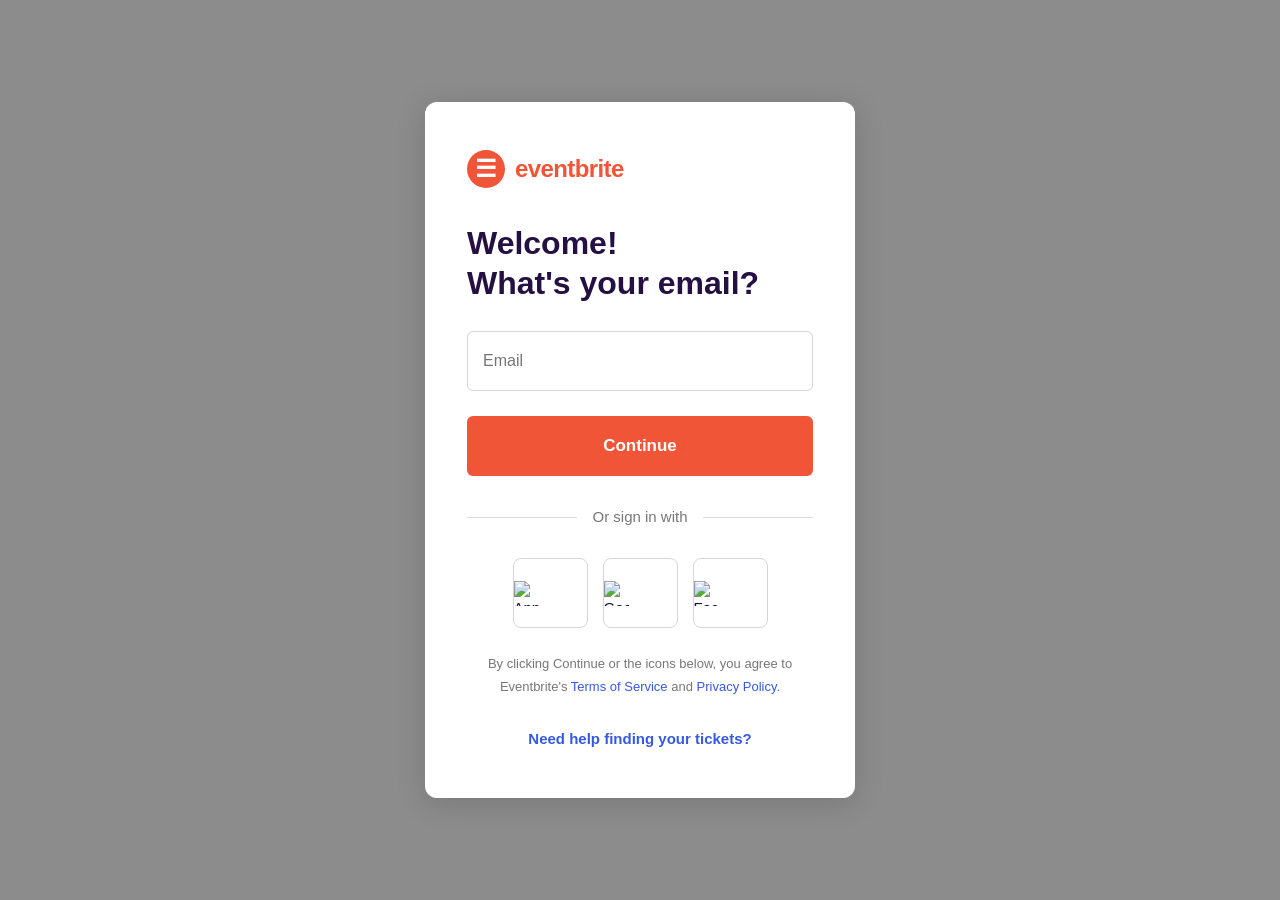
==== commit 26616013: "Add files via upload" ====
--- a/signin.html
+++ b/signin.html
@@ -1,111 +1,77 @@
 <!DOCTYPE html>
 <html lang="en">
 <head>
-  <meta charset="UTF-8">
-  <meta name="viewport" content="width=device-width, initial-scale=1">
-  <title>Log in – Eventbrite</title>
-  <link rel="preconnect" href="https://fonts.googleapis.com">
-  <link rel="preconnect" href="https://fonts.gstatic.com" crossorigin>
-  <link href="https://fonts.googleapis.com/css2?family=Nunito+Sans:wght@400;600;700;800;900&display=swap" rel="stylesheet">
-  <link rel="stylesheet" href="style.css">
+    <meta charset="UTF-8">
+    <meta name="viewport" content="width=device-width, initial-scale=1.0">
+    <title>Sign in - Eventbrite</title>
+
+    <link rel="stylesheet" href="style.css">
 </head>
-<body class="page--signin">
 
-  <!-- Background image -->
-  <div class="si2-bg" aria-hidden="true">
-    <img src="images/boston.jpg" alt="" class="si2-bg__img">
-    <div class="si2-bg__overlay"></div>
-  </div>
+<body class="signin-page">
 
-  <!-- Centered white card -->
-  <div class="si2-wrap" role="main">
-    <div class="si2-card" id="si2Card">
+    <div class="signin-container">
 
-      <!-- Logo -->
-      <a href="index.html" class="si2-logo" aria-label="Back to Eventbrite">
-        <svg viewBox="0 0 36 36" width="28" height="28" fill="none" aria-hidden="true">
-          <circle cx="18" cy="18" r="18" fill="#f05537"/>
-          <path d="M11 14h14M11 18h9M11 22h14" stroke="#fff" stroke-width="2.5" stroke-linecap="round"/>
-        </svg>
-        <span>eventbrite</span>
-      </a>
+        <div class="signin-card">
 
-      <!-- Step 1: Email -->
-      <div class="si2-step" id="stepEmail">
-        <h1 class="si2-title">Welcome!<br>What's your email?</h1>
-        <form id="formEmail" novalidate class="si2-form">
-          <div class="si2-field" id="fEmail">
-            <input class="si2-input" type="email" id="emailInput" placeholder="Email" autocomplete="email" required>
-            <span class="si2-err" id="errEmail" aria-live="polite"></span>
-          </div>
-          <button type="submit" class="si2-btn-primary">
-            <span class="si2-btn-label">Continue</span>
-            <span class="si2-spinner" aria-hidden="true"></span>
-          </button>
-        </form>
+            <div class="logo">
+                <span class="logo-icon">☰</span>
+                <span>eventbrite</span>
+            </div>
 
-        <div class="si2-divider"><span>Or sign in with</span></div>
+            <h1>Welcome!<br>What's your email?</h1>
 
-        <p class="si2-terms">
-          By clicking Continue or the icons below, you agree to Eventbrite's
-          <a href="#" class="si2-link">Terms of Service</a> and <a href="#" class="si2-link">Privacy Policy</a>.
-        </p>
+            <form id="signinForm">
 
-        <div class="si2-socials">
-          <button type="button" class="si2-social-btn" aria-label="Continue with Apple">
-            <svg viewBox="0 0 24 24" width="22" height="22" fill="currentColor" aria-hidden="true"><path d="M17.05 20.28c-.98.95-2.05.8-3.08.35-1.09-.46-2.09-.48-3.24 0-1.44.62-2.2.44-3.06-.35C2.79 15.25 3.51 7.7 9.05 7.4c1.4.07 2.38.73 3.19.73.98 0 2.82-.9 4.75-.77 1.09.05 3.65.44 4.72 2.98-5.08 3.33-3.1 8.65 1.34 9.94zM12.03 7.25c-.15-2.23 1.66-4.07 3.74-4.25.29 2.58-2.34 4.5-3.74 4.25z"/></svg>
-          </button>
-          <button type="button" class="si2-social-btn" aria-label="Continue with Google">
-            <svg viewBox="0 0 24 24" width="22" height="22" aria-hidden="true">
-              <path fill="#4285F4" d="M22.56 12.25c0-.78-.07-1.53-.2-2.25H12v4.26h5.92c-.26 1.37-1.04 2.53-2.21 3.31v2.77h3.57c2.08-1.92 3.28-4.74 3.28-8.09z"/>
-              <path fill="#34A853" d="M12 23c2.97 0 5.46-.98 7.28-2.66l-3.57-2.77c-.98.66-2.23 1.06-3.71 1.06-2.86 0-5.29-1.93-6.16-4.53H2.18v2.84C3.99 20.53 7.7 23 12 23z"/>
-              <path fill="#FBBC05" d="M5.84 14.09c-.22-.66-.35-1.36-.35-2.09s.13-1.43.35-2.09V7.07H2.18C1.43 8.55 1 10.22 1 12s.43 3.45 1.18 4.93l3.66-2.84z"/>
-              <path fill="#EA4335" d="M12 5.38c1.62 0 3.06.56 4.21 1.64l3.15-3.15C17.45 2.09 14.97 1 12 1 7.7 1 3.99 3.47 2.18 7.07l3.66 2.84c.87-2.6 3.3-4.53 6.16-4.53z"/>
-            </svg>
-          </button>
-          <button type="button" class="si2-social-btn" aria-label="Continue with Facebook">
-            <svg viewBox="0 0 24 24" width="22" height="22" aria-hidden="true"><path fill="#1877F2" d="M24 12.073C24 5.405 18.627 0 12 0S0 5.405 0 12.073C0 18.1 4.388 23.094 10.125 24v-8.437H7.078v-3.49h3.047V9.41c0-3.025 1.792-4.697 4.533-4.697 1.312 0 2.686.235 2.686.235v2.97h-1.513c-1.491 0-1.956.93-1.956 1.886v2.27h3.328l-.532 3.49h-2.796V24C19.612 23.094 24 18.1 24 12.073z"/></svg>
-          </button>
+                <input
+                    type="email"
+                    id="email"
+                    placeholder="Email"
+                    required
+                >
+
+                <button type="submit" class="continue-btn">
+                    Continue
+                </button>
+
+            </form>
+
+            <div class="divider">
+                <span></span>
+                <p>Or sign in with</p>
+                <span></span>
+            </div>
+
+            <div class="social-login">
+
+                <button type="button" class="social-btn">
+                    <img src="https://cdn.jsdelivr.net/npm/simple-icons@v11/icons/apple.svg" alt="Apple">
+                </button>
+
+                <button type="button" class="social-btn">
+                    <img src="https://cdn.jsdelivr.net/npm/simple-icons@v11/icons/google.svg" alt="Google">
+                </button>
+
+                <button type="button" class="social-btn">
+                    <img src="https://cdn.jsdelivr.net/npm/simple-icons@v11/icons/facebook.svg" alt="Facebook">
+                </button>
+
+            </div>
+
+            <p class="terms">
+                By clicking Continue or the icons below, you agree to
+                Eventbrite's
+                <a href="#">Terms of Service</a> and
+                <a href="#">Privacy Policy</a>.
+            </p>
+
+            <a href="#" class="help-link">
+                Need help finding your tickets?
+            </a>
+
         </div>
 
-        <a href="#" class="si2-help-link">Need help finding your tickets?</a>
-      </div>
+    </div>
 
-      <!-- Step 2: Password -->
-      <div class="si2-step si2-step--hidden" id="stepPassword">
-        <button class="si2-back" id="backBtn" type="button" aria-label="Go back">
-          <svg viewBox="0 0 24 24" width="18" height="18" fill="none" stroke="currentColor" stroke-width="2.5" stroke-linecap="round" aria-hidden="true"><path d="M19 12H5M12 5l-7 7 7 7"/></svg>
-        </button>
-        <h1 class="si2-title">Enter your password</h1>
-        <p class="si2-email-display" id="emailDisplay"></p>
-        <form id="formPassword" novalidate class="si2-form">
-          <div class="si2-field" id="fPassword">
-            <div class="si2-input-wrap">
-              <input class="si2-input" type="password" id="passwordInput" placeholder="Password" autocomplete="current-password" required>
-              <button type="button" class="si2-eye" id="eyeBtn" aria-label="Show password">
-                <svg class="si2-eye__show" viewBox="0 0 24 24" width="18" height="18" fill="none" stroke="currentColor" stroke-width="2" stroke-linecap="round" aria-hidden="true"><path d="M1 12s4-8 11-8 11 8 11 8-4 8-11 8-11-8-11-8z"/><circle cx="12" cy="12" r="3"/></svg>
-                <svg class="si2-eye__hide" viewBox="0 0 24 24" width="18" height="18" fill="none" stroke="currentColor" stroke-width="2" stroke-linecap="round" aria-hidden="true" style="display:none"><path d="M17.94 17.94A10.07 10.07 0 0 1 12 20c-7 0-11-8-11-8a18.45 18.45 0 0 1 5.06-5.94M9.9 4.24A9.12 9.12 0 0 1 12 4c7 0 11 8 11 8a18.5 18.5 0 0 1-2.16 3.19m-6.72-1.07a3 3 0 1 1-4.24-4.24"/><line x1="1" y1="1" x2="23" y2="23"/></svg>
-              </button>
-            </div>
-            <span class="si2-err" id="errPassword" aria-live="polite"></span>
-          </div>
-          <div class="si2-forgot-row"><a href="#" class="si2-link si2-link--sm">Forgot password?</a></div>
-          <button type="submit" class="si2-btn-primary" id="loginSubmitBtn">
-            <span class="si2-btn-label">Log in</span>
-            <span class="si2-spinner" aria-hidden="true"></span>
-          </button>
-        </form>
-      </div>
-
-    </div>
-  </div>
-
-  <!-- Success toast -->
-  <div class="si2-toast" id="si2Toast" role="status" aria-live="polite">
-    <svg viewBox="0 0 24 24" width="18" height="18" fill="none" stroke="#fff" stroke-width="2.5" stroke-linecap="round" aria-hidden="true"><path d="M20 6L9 17l-5-5"/></svg>
-    Logged in! Redirecting…
-  </div>
-
-  <script src="script.js"></script>
 </body>
-</html>
+</html>
--- a/style.css
+++ b/style.css
@@ -1,142 +1,181 @@
-/* ============================================================
-   EVENTBRITE CLONE — style.css
-   Sections:
-     1. Variables & Reset
-     2. Header
-     3. Hero
-     4. Categories
-     5. Events Grid
-     6. Destinations Carousel
-     7. Footer
-     8. Sign-in (page + modal)
-     9. Responsive
-   ============================================================ */
-
-
-/* ============================================================
-   1. VARIABLES & RESET
-   ============================================================ */
+/* =========================================================
+   EVENTBRITE CLONE - MERGED STYLESHEET
+   Header, Hero, Categories, Events, Destinations and Footer
+   ========================================================= */
 :root {
-  --orange:     #f05537;
-  --orange-dk:  #d1410c;
-  --ink:        #1e0a3c;
-  --muted:      #6f7287;
-  --line:       #eeedf2;
-  --bg:         #f8f7fa;
-  --white:      #ffffff;
-  --header-h:   68px;
-  --page-pad:   clamp(16px, 10.8vw, 156px);
-}
-
-*, *::before, *::after { box-sizing: border-box; margin: 0; padding: 0; }
-html { scroll-behavior: smooth; }
+  --eb-orange: #f05537;
+  --eb-orange-dark: #d1410c;
+  --eb-ink: #1e0a3c;
+  --eb-muted: #6f7287;
+  --eb-line: #eeedf2;
+  --eb-bg: #f8f7fa;
+  --eb-white: #fff;
+  --header-h: 68px;
+  --page-pad: clamp(16px, 10.8vw, 156px);
+}
+
+*,
+*::before,
+*::after {
+  box-sizing: border-box;
+  margin: 0;
+  padding: 0
+}
+
+html {
+  scroll-behavior: smooth
+}
 
 body {
-  font-family: 'Nunito Sans', 'Helvetica Neue', Arial, sans-serif;
+  font-family: 'Nunito Sans', 'Helvetica Neue', Helvetica, Arial, sans-serif;
   font-size: 15px;
   line-height: 1.5;
-  color: var(--ink);
-  background: var(--white);
-  -webkit-font-smoothing: antialiased;
-}
-
-a      { color: inherit; text-decoration: none; }
-ul     { list-style: none; }
-button { font: inherit; cursor: pointer; background: none; border: none; color: inherit; padding: 0; }
-img, svg { display: block; }
-
-
-/* ============================================================
-   2. HEADER
-   ============================================================ */
+  color: var(--eb-ink);
+  background: #fff;
+  -webkit-font-smoothing: antialiased
+}
+
+a {
+  color: inherit;
+  text-decoration: none
+}
+
+ul {
+  list-style: none
+}
+
+button {
+  font: inherit;
+  cursor: pointer;
+  background: none;
+  border: none;
+  color: inherit;
+  padding: 0
+}
+
+img,
+svg {
+  display: block
+}
+
+/* HEADER */
 .header {
   display: flex;
   align-items: center;
   gap: 20px;
   height: var(--header-h);
   padding: 0 24px;
-  background: var(--white);
-  border-bottom: 1px solid var(--line);
+  background: #fff;
+  border-bottom: 1px solid var(--eb-line);
   position: sticky;
   top: 0;
-  z-index: 100;
-}
-
-/* Logo */
+  z-index: 100
+}
+
 .logo {
   display: flex;
   align-items: center;
   gap: 6px;
   flex-shrink: 0;
-  color: var(--orange);
+  color: var(--eb-orange);
   font-size: 22px;
   font-weight: 800;
-  letter-spacing: -0.6px;
-}
-
-/* Search bar */
+  letter-spacing: -.6px;
+  line-height: 1
+}
+
+.logo svg {
+  flex-shrink: 0
+}
+
 .search {
   display: flex;
   align-items: center;
   flex: 0 1 680px;
   height: 46px;
-  border: 1px solid var(--line);
+  border: 1px solid var(--eb-line);
   border-radius: 100px;
+  background: #fff;
   padding: 0 6px 0 16px;
-  transition: border-color 0.15s, box-shadow 0.15s;
-}
+  transition: border-color .15s, box-shadow .15s
+}
+
 .search:focus-within {
   border-color: #a9a8b3;
-  box-shadow: 0 0 0 3px rgba(240,85,55,0.08);
-}
+  box-shadow: 0 0 0 3px rgba(240, 85, 55, .08)
+}
+
 .search__field {
   display: flex;
   align-items: center;
   gap: 10px;
   flex: 1;
-  min-width: 0;
-}
+  min-width: 0
+}
+
+.search__icon {
+  flex-shrink: 0
+}
+
 .search__field input {
   border: none;
   outline: none;
   background: transparent;
   width: 100%;
-  font: inherit;
   font-size: 14.5px;
-  color: var(--ink);
-  caret-color: var(--orange);
-}
-.search__field input::placeholder { color: var(--muted); }
+  font-family: inherit;
+  font-weight: 500;
+  color: var(--eb-ink);
+  caret-color: var(--eb-orange)
+}
+
+.search__field input::placeholder {
+  color: var(--eb-muted);
+  font-weight: 400
+}
+
 .search__divider {
   width: 1px;
   height: 24px;
-  background: var(--line);
+  background: var(--eb-line);
   flex-shrink: 0;
-  margin: 0 4px;
-}
-.search__field--location { flex: 0 1 190px; padding-left: 12px; }
+  margin: 0 4px
+}
+
+.search__field--location {
+  flex: 0 1 190px;
+  padding-left: 12px
+}
+
 .search__btn {
   width: 38px;
   height: 38px;
   border-radius: 50%;
-  background: var(--orange-dk);
+  background: var(--eb-orange-dark);
   display: flex;
   align-items: center;
   justify-content: center;
   flex-shrink: 0;
   margin-left: 4px;
-  transition: background 0.15s;
-}
-.search__btn:hover { background: #b23608; }
-
-/* Nav */
+  transition: background .15s, transform .1s
+}
+
+.search__btn:hover {
+  background: #b23608
+}
+
+.search__btn:active {
+  transform: scale(.95)
+}
+
 .nav {
   display: flex;
   align-items: center;
   margin-left: auto;
   gap: 2px;
-  flex-shrink: 0;
-}
+  flex-shrink: 0
+}
+
 .nav__link {
   display: inline-flex;
   align-items: center;
@@ -145,164 +184,198 @@
   border-radius: 6px;
   font-size: 14px;
   font-weight: 600;
-  color: var(--ink);
+  color: var(--eb-ink);
   white-space: nowrap;
-  transition: background 0.12s;
-}
-.nav__link:hover   { background: var(--bg); }
-.nav__create       { background: var(--orange) !important; color: var(--white) !important; }
-.nav__create:hover { background: var(--orange-dk) !important; }
-.nav__signin       { border: 2px solid var(--line); }
-.nav__signin:hover { border-color: #a9a8b3; background: transparent; }
-
-/* Help dropdown */
-.dropdown         { position: relative; }
+  transition: background .12s
+}
+
+.nav__link:hover {
+  background: var(--eb-bg)
+}
+
+.nav__create {
+  background: var(--eb-orange) !important;
+  color: #fff !important;
+  padding: 8px 14px
+}
+
+.nav__create:hover {
+  background: var(--eb-orange-dark) !important
+}
+
+.nav__signin {
+  border: 2px solid var(--eb-line)
+}
+
+.nav__signin:hover {
+  border-color: #a9a8b3;
+  background: transparent
+}
+
+.dropdown {
+  position: relative
+}
+
+.dropdown__btn {
+  display: inline-flex;
+  align-items: center;
+  gap: 4px
+}
+
 .dropdown__menu {
   display: none;
   position: absolute;
   right: 0;
   top: calc(100% + 8px);
   min-width: 200px;
-  background: var(--white);
-  border: 1px solid var(--line);
+  background: #fff;
+  border: 1px solid var(--eb-line);
   border-radius: 10px;
-  box-shadow: 0 8px 28px rgba(30,10,60,0.13);
+  box-shadow: 0 8px 28px rgba(30, 10, 60, .13);
   padding: 6px 0;
-  z-index: 200;
-}
-.dropdown__menu.open { display: block; }
+  z-index: 200
+}
+
+.dropdown__menu.open {
+  display: block
+}
+
 .dropdown__menu a {
   display: block;
   padding: 10px 18px;
   font-size: 14px;
   font-weight: 500;
-  transition: background 0.1s;
-}
-.dropdown__menu a:hover { background: var(--bg); }
-
-/* Mobile hamburger (hidden on desktop) */
+  transition: background .1s
+}
+
+.dropdown__menu a:hover {
+  background: var(--eb-bg)
+}
+
 .menu-toggle {
   display: none;
-  color: var(--ink);
+  color: var(--eb-ink);
   margin-left: auto;
   padding: 6px;
-  border-radius: 6px;
-}
-.menu-toggle:hover { background: var(--bg); }
-
-
-/* ============================================================
-   3. HERO
-   ============================================================ */
+  border-radius: 6px
+}
+
+.menu-toggle:hover {
+  background: var(--eb-bg)
+}
+
+/* HERO */
 .hero {
   position: relative;
   margin: 18px var(--page-pad) 0;
-  height: 480px;
+  height: 460px;
   border-radius: 20px;
   overflow: hidden;
   background: #0c0603;
   display: flex;
-  align-items: center;
-}
+  align-items: center
+}
+
 .hero__img {
   position: absolute;
   inset: 0;
   width: 100%;
   height: 100%;
   object-fit: cover;
-  object-position: 65% center;
-  z-index: 0;
-}
-/* Dark gradient on the left so text is readable */
+  object-position: center center;
+  z-index: 0
+}
+
 .hero__overlay {
   position: absolute;
   inset: 0;
   z-index: 1;
   pointer-events: none;
-  background: linear-gradient(to right,
-    rgba(8,2,0,0.90) 0%,
-    rgba(8,2,0,0.78) 22%,
-    rgba(8,2,0,0.48) 44%,
-    rgba(8,2,0,0.14) 62%,
-    transparent      76%);
-}
-/* Text block */
+  background: linear-gradient(to right, rgba(6, 2, 1, .82) 0%, rgba(6, 2, 1, .70) 20%, rgba(6, 2, 1, .42) 40%, rgba(6, 2, 1, .12) 58%, transparent 72%)
+}
+
 .hero__text {
   position: relative;
   z-index: 2;
-  padding: 0 0 0 52px;
+  padding: 0 0 0 48px;
   display: flex;
   flex-direction: column;
-  align-items: flex-start;
-  max-width: 56%;
-}
-/* Small pink label */
+  align-items: flex-start
+}
+
 .hero__tag {
   display: inline-block;
   background: #f9c8ec;
-  color: var(--ink);
-  font-size: 11px;
+  color: #1e0a3c;
+  font-size: 10.5px;
   font-weight: 800;
-  letter-spacing: 2.4px;
+  letter-spacing: 2px;
   text-transform: uppercase;
-  padding: 5px 12px 4px;
-  border-radius: 4px;
-  margin-bottom: 14px;
-  white-space: nowrap;
-}
+  padding: 4px 10px 3px;
+  border-radius: 3px;
+  margin-bottom: 7px;
+  margin-left: 160px;
+  white-space: nowrap
+}
+
 .hero__heading {
   display: flex;
   flex-direction: column;
   align-items: flex-start;
-  gap: 6px;
-  margin: 0;
-}
-/* Coloured gradient text pills */
+  gap: 5px;
+  margin: 0
+}
+
 .hero__line {
   display: inline-block;
-  font-size: 56px;
+  font-size: 54px;
   font-weight: 900;
-  letter-spacing: -2px;
-  line-height: 1.07;
-  color: var(--ink);
+  letter-spacing: -1.5px;
+  line-height: 1.08;
+  color: #1e0a3c;
   white-space: nowrap;
-  padding: 6px 24px 6px 16px;
-  border-radius: 4px;
-}
-.hero__line--1 { background: linear-gradient(90deg, #8b9bff 0%, #e8bfe0 50%, #f5c8ea 100%); }
-.hero__line--2 { background: linear-gradient(90deg, #f5c8ea 0%, #e0c0e8 55%, #8b9bff 100%); margin-left: 32px; }
-/* CTA button */
-.hero__btn {
+  padding: 5px 22px 5px 14px
+}
+
+.hero__line--1 {
+  background: linear-gradient(90deg, #8b9bff 0%, #e8bfe0 50%, #f5c8ea 100%)
+}
+
+.hero__line--2 {
+  background: linear-gradient(90deg, #f5c8ea 0%, #e0c0e8 55%, #8b9bff 100%);
+  margin-left: 100px
+}
+
+.hero-btn {
   display: inline-block;
-  margin-top: 32px;
-  background: rgba(255,255,255,0.92);
-  color: var(--ink);
+  margin-top: 30px;
+  background: rgba(255, 255, 255, .93);
+  color: #1e0a3c;
   font-size: 15px;
   font-weight: 700;
-  padding: 14px 36px;
+  padding: 13px 32px;
   border-radius: 100px;
-  border: 1.5px solid rgba(255,255,255,0.55);
+  border: 1.5px solid rgba(255, 255, 255, .55);
   backdrop-filter: blur(6px);
-  -webkit-backdrop-filter: blur(6px);
-  transition: background 0.15s, transform 0.15s, box-shadow 0.15s;
-}
-.hero__btn:hover {
+  transition: background .15s, transform .15s, box-shadow .15s
+}
+
+.hero-btn:hover {
   background: #fff;
   transform: translateY(-2px);
-  box-shadow: 0 10px 28px rgba(0,0,0,0.42);
-}
-
-
-/* ============================================================
-   4. CATEGORIES
-   ============================================================ */
+  box-shadow: 0 8px 26px rgba(0, 0, 0, .38)
+}
+
+/* CATEGORIES */
 .categories {
   display: flex;
   justify-content: space-between;
   align-items: flex-start;
   gap: 8px;
   margin: 40px var(--page-pad) 0;
-}
+  padding-bottom: 4px
+}
+
 .category {
   display: flex;
   flex-direction: column;
@@ -311,229 +384,361 @@
   text-align: center;
   flex: 1;
   max-width: 108px;
-  color: var(--ink);
-  transition: color 0.15s;
-}
-.category:hover { color: var(--orange); }
+  color: var(--eb-ink);
+  transition: color .15s
+}
+
+.category:hover {
+  color: var(--eb-orange)
+}
+
 .category__icon {
   width: 96px;
   height: 96px;
   border-radius: 50%;
-  border: 1px solid var(--line);
-  background: var(--white);
+  border: 1px solid var(--eb-line);
+  background: #fff;
   display: grid;
   place-items: center;
   font-size: 36px;
-  transition: box-shadow 0.2s, transform 0.2s, border-color 0.2s;
-}
+  transition: box-shadow .2s, transform .2s, border-color .2s
+}
+
 .category:hover .category__icon {
-  box-shadow: 0 4px 16px rgba(30,10,60,0.14);
+  box-shadow: 0 4px 16px rgba(30, 10, 60, .14);
   transform: translateY(-3px);
-  border-color: #d6d4e0;
-}
+  border-color: #d6d4e0
+}
+
 .category.active .category__icon {
-  border-color: var(--orange);
-  box-shadow: 0 0 0 2px rgba(240,85,55,0.2);
-}
-.category__label { font-size: 13px; font-weight: 700; line-height: 1.3; }
-
-
-/* ============================================================
-   5. EVENTS GRID
-   ============================================================ */
-.events-container {
+  border-color: var(--eb-orange);
+  box-shadow: 0 0 0 2px rgba(240, 85, 55, .2)
+}
+
+.category__label {
+  font-size: 13px;
+  font-weight: 700;
+  line-height: 1.3
+}
+
+/* MIDDLE SECTION - scoped so it doesn't affect header/footer */
+#middle-section {
+  border: 0;
+  background: #fff;
+  margin-top: 48px;
+  padding: 30px 0;
+  color: #191919;
+  font-family: Arial, sans-serif
+}
+
+#middle-section *,
+#middle-section *::before,
+#middle-section *::after {
+  box-sizing: border-box
+}
+
+#middle-section .events-container {
   width: 90%;
-  margin: 48px auto 0;
-}
-/* Heading + tabs row */
-.top-section {
+  margin: 0 auto
+}
+
+#middle-section .top-section {
   display: flex;
   justify-content: space-between;
   align-items: center;
   margin-bottom: 50px;
-  gap: 20px;
-}
-.top-section h1 { font-size: 36px; font-weight: 800; line-height: 1.2; }
-.top-section h1 > span:first-child { color: var(--orange); }
-
-.tabs { display: flex; gap: 4px; border-bottom: 2px solid var(--line); }
-.tab {
-  padding: 10px 18px;
-  border-bottom: 3px solid transparent;
-  margin-bottom: -2px;
-  font-size: 15px;
-  font-weight: 600;
-  color: var(--muted);
-  transition: color 0.15s;
-}
-.tab:hover  { color: var(--ink); }
-.tab.active { color: var(--ink); border-bottom-color: var(--orange); }
-
-/* 4-column grid */
-.events-grid {
+  gap: 20px
+}
+
+#middle-section h1 {
+  font-size: 40px;
+  line-height: 1.3;
+  font-weight: 700;
+  margin: 0
+}
+
+#middle-section h1 span:first-child {
+  color: #f05537
+}
+
+#middle-section .location-dropdown {
+  color: #191919;
+  cursor: pointer;
+  margin-left: 6px
+}
+
+#middle-section .tabs {
+  display: flex;
+  gap: 15px;
+  border-bottom: 2px solid #ddd;
+  flex-shrink: 0
+}
+
+#middle-section .tab {
+  padding: 12px 20px;
+  background: transparent;
+  border: none;
+  font-size: 17px;
+  font-weight: bold;
+  color: #666;
+  cursor: pointer;
+  white-space: nowrap
+}
+
+#middle-section .tab.active {
+  color: #191919;
+  border-bottom: 3px solid #f05537
+}
+
+#middle-section .events-grid {
   display: grid;
-  grid-template-columns: repeat(4, 1fr);
-  column-gap: 28px;
-  row-gap: 48px;
-}
-.event-card { display: flex; flex-direction: column; }
-
-.image-wrapper {
+  grid-template-columns: repeat(4, minmax(0, 1fr));
+  column-gap: 32px;
+  row-gap: 55px
+}
+
+#middle-section .image-wrapper {
   position: relative;
-  overflow: hidden;
-  border-radius: 12px;
-  background: #edeae4;
-}
-.event-card img {
+  width: 100%
+}
+
+#middle-section .event-card img {
   width: 100%;
-  height: 190px;
+  height: 195px;
   object-fit: cover;
   border-radius: 12px;
-  transition: transform 0.3s;
-}
-.event-card:hover img { transform: scale(1.03); }
-
-/* Badge (e.g. JUST ADDED) */
-.event-label {
+  display: block
+}
+
+#middle-section .event-label {
   position: absolute;
-  top: 10px;
-  left: 10px;
+  top: 12px;
+  right: 10px;
   background: #ff4d12;
-  color: #fff;
-  padding: 5px 10px;
+  padding: 8px;
   border-radius: 5px;
-  font-size: 11px;
-  font-weight: 700;
-  letter-spacing: 0.5px;
-  text-transform: uppercase;
-}
-.event-label.green { background: #20a447; }
-
-.event-heading {
+  font-weight: bold;
+  font-size: 13px
+}
+
+#middle-section .event-label.green {
+  background: #20a447
+}
+
+#middle-section .event-heading {
   display: flex;
   justify-content: space-between;
   align-items: flex-start;
   gap: 8px;
-  margin-top: 14px;
-}
-.event-heading h2 {
-  font-size: 15px;
+  margin-top: 17px
+}
+
+#middle-section .event-heading h2 {
+  font-size: 18px;
+  line-height: 1.4;
   font-weight: 700;
-  line-height: 1.4;
-  flex: 1;
-}
-.event-actions { display: flex; gap: 4px; flex-shrink: 0; }
-.event-actions button {
-  font-size: 20px;
-  color: var(--muted);
-  padding: 2px 4px;
-  border-radius: 4px;
-  transition: color 0.15s, background 0.15s;
-}
-.event-actions button:hover { color: var(--ink); background: var(--bg); }
-
-.event-date  { font-weight: 700; font-size: 13.5px; margin-top: 8px; }
-.event-venue { margin-top: 4px; font-size: 13.5px; color: var(--muted); line-height: 1.4; }
-.event-price { font-weight: 700; margin-top: 10px; font-size: 15px; }
-.event-promo { margin-top: 6px; font-size: 12.5px; color: var(--muted); }
-
-
-/* ============================================================
-   6. DESTINATIONS CAROUSEL
-   ============================================================ */
-.destinations-section {
-  width: 90%;
-  margin: 72px auto 56px;
-}
-.destinations-header {
-  display: flex;
+  margin: 0
+}
+
+#middle-section .event-actions {
+  display: flex;
+  gap: 10px;
+  flex-shrink: 0
+}
+
+#middle-section .event-actions button {
+  border: none;
+  background: transparent;
+  font-size: 25px;
+  cursor: pointer;
+  padding: 0
+}
+
+#middle-section .event-date {
+  font-weight: bold;
+  margin-top: 7px;
+  font-size: 14px
+}
+
+#middle-section .event-venue {
+  margin-top: 7px;
+  line-height: 1.5;
+  font-size: 14px
+}
+
+#middle-section .event-price {
+  font-weight: bold;
+  margin-top: 15px;
+  font-size: 18px
+}
+
+#middle-section .event-promo {
+  margin-top: 12px;
+  color: #555;
+  font-size: 14px
+}
+
+/* TOP DESTINATIONS CAROUSEL */
+#middle-section .destinations-header {
+  display: flex;
+  justify-content: space-between;
   align-items: center;
-  justify-content: space-between;
-  margin-bottom: 24px;
-}
-.section-title { font-size: 28px; font-weight: 800; }
-
-.carousel-controls { display: flex; gap: 10px; }
-.carousel-btn {
+  flex-wrap: nowrap;
+  margin-bottom: 30px;
+  gap: 15px;
+}
+
+#middle-section .section-title {
+  margin: 0;
+  font-size: 30px;
+  white-space: nowrap;
+}
+
+#middle-section .carousel-controls {
+  display: flex;
+  gap: 12px;
+  flex-shrink: 0;
+}
+
+#middle-section .destinations-section {
+  margin-top: 80px;
+  margin-bottom: 50px
+}
+
+#middle-section .destinations-section {
+  margin-top: 80px;
+  margin-bottom: 50px;
+  padding: 0 30px;
+}
+
+#middle-section .section-title {
+  font-size: 30px;
+  font-weight: 700;
+  margin: 0
+}
+
+#middle-section .carousel-controls {
+  display: flex;
+  gap: 12px;
+  flex-shrink: 0
+}
+
+#middle-section .carousel-btn {
+  border: 0;
+  background: #e6e6e1;
+  border-radius: 50%;
   width: 44px;
   height: 44px;
-  border-radius: 50%;
-  background: var(--line);
-  font-size: 17px;
-  color: var(--ink);
-  display: flex;
-  align-items: center;
-  justify-content: center;
-  transition: background 0.2s, opacity 0.2s;
-}
-.carousel-btn:hover:not(:disabled) { background: #dddbe6; }
-.carousel-btn:disabled { opacity: 0.35; cursor: default; }
-
-/* Scrollable row — 4 cards visible */
-.destinations-grid {
+  cursor: pointer;
+  font-size: 18px;
+  transition: background .2s, opacity .2s
+}
+
+#middle-section .carousel-btn:hover:not(:disabled) {
+  background: #d6d6d0
+}
+
+#middle-section .carousel-btn:disabled {
+  opacity: .4;
+  cursor: default
+}
+
+#middle-section .destinations-grid {
   display: grid;
   grid-auto-flow: column;
-  grid-auto-columns: calc((100% - 75px) / 4);
+  grid-auto-columns: calc((100% - 75px)/4);
   gap: 25px;
   overflow-x: auto;
   scroll-snap-type: x mandatory;
   scroll-behavior: smooth;
-  scrollbar-width: none;
-}
-.destinations-grid::-webkit-scrollbar { display: none; }
-
-.destination-card {
+  scrollbar-width: none
+}
+
+#middle-section .destinations-grid::-webkit-scrollbar {
+  display: none
+}
+
+#middle-section .destination-card {
   position: relative;
-  height: 300px;
+  min-width: 0;
+  height: 320px;
   border-radius: 16px;
   overflow: hidden;
-  scroll-snap-align: start;
-  cursor: pointer;
-}
-.destination-card img {
+  scroll-snap-align: start
+}
+
+#middle-section .destination-card img {
   width: 100%;
   height: 100%;
   object-fit: cover;
-  transition: transform 0.4s;
-}
-.destination-card:hover img { transform: scale(1.06); }
-/* Dark bottom gradient so city name is readable */
-.destination-card::after {
+  display: block;
+  transition: transform .4s ease
+}
+
+#middle-section .destination-card:hover img {
+  transform: scale(1.05)
+}
+
+#middle-section .destination-card::after {
   content: "";
   position: absolute;
   inset: 0;
-  background: linear-gradient(to top, rgba(0,0,0,0.72) 0%, transparent 55%);
-  pointer-events: none;
-}
-.destination-card h3 {
+  background: linear-gradient(to top, rgba(0, 0, 0, .75), transparent 50%);
+  pointer-events: none
+}
+
+#middle-section .destination-card h3 {
   position: absolute;
   left: 18px;
   bottom: 16px;
   z-index: 1;
-  font-size: 20px;
-  font-weight: 700;
-  color: #fff;
-}
-
-
-/* ============================================================
-   7. FOOTER
-   ============================================================ */
+  margin: 0;
+  font-size: 22px;
+  color: #fff
+}
+
+/* FOOTER */
 .ef {
   background: #edeae4;
-  color: var(--ink);
+  color: #1e0a3c;
+  font-family: 'Nunito Sans', 'Helvetica Neue', Helvetica, Arial, sans-serif;
   padding: 48px 0 28px;
-  margin-top: 56px;
-}
-.ef * { box-sizing: border-box; }
-.ef a  { color: inherit; text-decoration: none; }
-
-.ef__wrap { max-width: 1220px; margin: 0 auto; padding: 0 32px; }
-.ef__title { font-size: 24px; font-weight: 700; margin-bottom: 20px; }
-.ef__title--state { margin-top: 72px; }
-
-/* City / state chip pills */
-.ef__chips { display: flex; flex-wrap: wrap; gap: 12px 14px; }
+  border-top: 0;
+  margin-top: 56px
+}
+
+.ef * {
+  box-sizing: border-box
+}
+
+.ef a {
+  color: inherit;
+  text-decoration: none
+}
+
+.ef__wrap {
+  max-width: 1220px;
+  margin: 0 auto;
+  padding: 0 32px
+}
+
+.ef__title {
+  font-size: 24px;
+  font-weight: 700;
+  margin-bottom: 20px;
+  color: #1e0a3c
+}
+
+.ef__title--state {
+  margin-top: 72px
+}
+
+.ef__chips {
+  display: flex;
+  flex-wrap: wrap;
+  gap: 12px 14px
+}
+
 .ef__chip {
   display: inline-flex;
   align-items: center;
@@ -544,11 +749,20 @@
   font-size: 14px;
   font-weight: 600;
   white-space: nowrap;
-  transition: box-shadow 0.15s, transform 0.15s;
-}
-.ef__chip:hover { box-shadow: 0 3px 10px rgba(30,10,60,0.15); transform: translateY(-1px); }
-
-/* Drag-to-scroll state rows */
+  color: #1e0a3c;
+  transition: box-shadow .15s, transform .15s
+}
+
+.ef__chip:hover {
+  box-shadow: 0 3px 10px rgba(30, 10, 60, .15);
+  transform: translateY(-1px)
+}
+
+.ef__chip svg {
+  color: #6f7287;
+  flex-shrink: 0
+}
+
 .ef__scroll {
   overflow-x: auto;
   scrollbar-width: none;
@@ -557,27 +771,56 @@
   flex-direction: column;
   gap: 12px;
   -webkit-mask-image: linear-gradient(90deg, #000 88%, transparent 100%);
-          mask-image: linear-gradient(90deg, #000 88%, transparent 100%);
-}
-.ef__scroll::-webkit-scrollbar { display: none; }
-.ef__scroll.dragging { cursor: grabbing; user-select: none; }
-.ef__chips--row { flex-wrap: nowrap; width: max-content; }
-
-/* 4-column link grid */
+  mask-image: linear-gradient(90deg, #000 88%, transparent 100%)
+}
+
+.ef__scroll::-webkit-scrollbar {
+  display: none
+}
+
+.ef__scroll.dragging {
+  cursor: grabbing;
+  user-select: none
+}
+
+.ef__chips--row {
+  flex-wrap: nowrap;
+  width: max-content
+}
+
 .ef__cols {
   display: grid;
   grid-template-columns: repeat(4, 1fr);
   gap: 32px;
   max-width: 1220px;
   margin: 80px auto 0;
-  padding: 0 32px;
-}
-.ef__cols h3   { font-size: 14.5px; font-weight: 700; margin-bottom: 18px; }
-.ef__cols li   { margin-bottom: 9px; }
-.ef__cols a    { font-size: 13px; color: #39364f; }
-.ef__cols a:hover { text-decoration: underline; }
-
-/* Bottom bar */
+  padding: 0 32px
+}
+
+.ef__cols h3 {
+  font-size: 14.5px;
+  font-weight: 700;
+  margin-bottom: 18px;
+  color: #1e0a3c
+}
+
+.ef__cols ul {
+  list-style: none
+}
+
+.ef__cols li {
+  margin-bottom: 9px
+}
+
+.ef__cols a {
+  font-size: 13px;
+  color: #39364f
+}
+
+.ef__cols a:hover {
+  text-decoration: underline
+}
+
 .ef__bottom {
   display: flex;
   align-items: flex-start;
@@ -588,9 +831,15 @@
   padding: 24px 32px 0;
   border-top: 1px solid #d8d4cc;
   font-size: 12px;
-  color: #39364f;
-}
-.ef__copy { white-space: nowrap; padding-top: 4px; font-weight: 600; }
+  color: #39364f
+}
+
+.ef__copy {
+  white-space: nowrap;
+  padding-top: 4px;
+  font-weight: 600
+}
+
 .ef__legal {
   flex: 1;
   display: flex;
@@ -598,38 +847,62 @@
   justify-content: center;
   max-width: 820px;
   row-gap: 10px;
-  padding-top: 4px;
-}
-.ef__legal a { padding: 0 7px; position: relative; }
-.ef__legal a:hover { text-decoration: underline; }
-/* Dot separator between links */
+  padding-top: 4px
+}
+
+.ef__legal a {
+  padding: 0 7px;
+  position: relative;
+  color: #39364f
+}
+
+.ef__legal a:hover {
+  text-decoration: underline
+}
+
 .ef__legal a:not(.ef__legal-last)::after {
   content: "";
   position: absolute;
-  right: -1px; top: 50%;
+  right: -1px;
+  top: 50%;
   transform: translateY(-50%);
-  width: 3px; height: 3px;
+  width: 3px;
+  height: 3px;
   border-radius: 50%;
-  background: #9893a5;
-}
-.ef__legal-last { flex-basis: 100%; text-align: center; padding-top: 4px; }
-
-/* Country picker */
-.ef__country { position: relative; flex-shrink: 0; }
+  background: #9893a5
+}
+
+.ef__legal-last {
+  flex-basis: 100%;
+  text-align: center;
+  padding-top: 4px
+}
+
+.ef__country {
+  position: relative;
+  flex-shrink: 0
+}
+
 .ef__country button {
   display: flex;
   align-items: center;
   gap: 8px;
   background: #dedbd5;
+  border: 0;
   border-radius: 20px;
   padding: 10px 20px;
-  font: inherit;
+  font-family: inherit;
   font-size: 13.5px;
   font-weight: 600;
+  cursor: pointer;
   color: #39364f;
-  transition: background 0.15s;
-}
-.ef__country button:hover { background: #d0cdc6; }
+  transition: background .15s
+}
+
+.ef__country button:hover {
+  background: #d0cdc6
+}
+
 .ef__country-menu {
   display: none;
   position: absolute;
@@ -639,20 +912,388 @@
   list-style: none;
   background: #fff;
   border-radius: 10px;
-  box-shadow: 0 6px 24px rgba(30,10,60,0.18);
+  box-shadow: 0 6px 24px rgba(30, 10, 60, .18);
   padding: 6px 0;
-  z-index: 300;
-}
-.ef__country-menu.open { display: block; }
+  z-index: 300
+}
+
+.ef__country-menu.open {
+  display: block
+}
+
 .ef__country-menu li {
   padding: 10px 18px;
   font-size: 14px;
   cursor: pointer;
-  color: var(--ink);
-  transition: background 0.1s;
-}
-.ef__country-menu li:hover { background: #f4f3f7; }
-
+  color: #1e0a3c;
+  transition: background .1s
+}
+
+.ef__country-menu li:hover {
+  background: #f4f3f7
+}
+
+/* RESPONSIVE */
+@media(max-width:1280px) {
+  .hero {
+    height: 400px
+  }
+
+  .hero__line {
+    font-size: 44px
+  }
+
+  .hero__line--2 {
+    margin-left: 76px
+  }
+
+  .hero__tag {
+    margin-left: 120px;
+    font-size: 10px
+  }
+
+  .search {
+    flex: 0 1 500px
+  }
+}
+
+@media(max-width:1060px) {
+  .menu-toggle {
+    display: flex
+  }
+
+  .nav {
+    display: none;
+    position: fixed;
+    top: var(--header-h);
+    left: 0;
+    right: 0;
+    flex-direction: column;
+    align-items: stretch;
+    gap: 0;
+    background: #fff;
+    border-bottom: 1px solid var(--eb-line);
+    padding: 10px 20px 20px;
+    box-shadow: 0 8px 24px rgba(30, 10, 60, .1);
+    z-index: 99
+  }
+
+  .nav.open {
+    display: flex
+  }
+
+  .nav__link {
+    padding: 12px 10px;
+    font-size: 15px
+  }
+
+  .nav__create {
+    justify-content: center
+  }
+
+  .nav__signin {
+    margin-top: 6px;
+    justify-content: center
+  }
+
+  .help-dropdown .dropdown__menu {
+    position: static;
+    box-shadow: none;
+    border: 0;
+    border-radius: 0;
+    padding: 0 0 0 20px
+  }
+
+  .search {
+    flex: 1
+  }
+
+  #middle-section .events-grid {
+    grid-template-columns: repeat(2, minmax(0, 1fr))
+  }
+
+  #middle-section .top-section {
+    flex-direction: column;
+    align-items: flex-start
+  }
+
+  #middle-section .destinations-grid {
+    grid-auto-columns: calc((100% - 25px)/2)
+  }
+
+  .ef__cols {
+    grid-template-columns: repeat(2, 1fr);
+    gap: 28px;
+    margin-top: 60px
+  }
+}
+
+@media(max-width:680px) {
+  .header {
+    padding: 0 14px;
+    gap: 10px
+  }
+
+  .logo span {
+    display: none
+  }
+
+  .search__field--location,
+  .search__divider {
+    display: none
+  }
+
+  .hero {
+    height: 230px;
+    border-radius: 14px;
+    margin: 10px 10px 0
+  }
+
+  .hero__img {
+    object-position: 72% center
+  }
+
+  .hero__text {
+    padding: 0 16px
+  }
+
+  .hero__tag {
+    font-size: 8px;
+    letter-spacing: 1.2px;
+    margin-left: 0;
+    margin-bottom: 5px
+  }
+
+  .hero__line {
+    font-size: 20px;
+    letter-spacing: -.5px;
+    padding: 3px 9px
+  }
+
+  .hero__line--2 {
+    margin-left: 0
+  }
+
+  .hero-btn {
+    font-size: 12px;
+    padding: 9px 20px;
+    margin-top: 14px
+  }
+
+  .categories {
+    overflow-x: auto;
+    justify-content: flex-start;
+    gap: 14px;
+    margin: 28px 10px 0;
+    padding-bottom: 10px
+  }
+
+  .category {
+    flex: 0 0 78px;
+    max-width: 78px
+  }
+
+  .category__icon {
+    width: 74px;
+    height: 74px;
+    font-size: 28px
+  }
+
+  .category__label {
+    font-size: 11.5px
+  }
+
+  #middle-section {
+    padding: 20px 0
+  }
+
+  #middle-section .events-grid {
+    grid-template-columns: 1fr
+  }
+
+  #middle-section .top-section {
+    gap: 15px;
+    margin-bottom: 30px
+  }
+
+  #middle-section h1 {
+    font-size: 27px
+  }
+
+  #middle-section .tabs {
+    width: 100%;
+    overflow-x: auto;
+    gap: 5px
+  }
+
+  #middle-section .tab {
+    padding: 10px 14px;
+    font-size: 14px
+  }
+
+  #middle-section .destinations-grid {
+    grid-auto-columns: 75%
+  }
+
+  #middle-section .destination-card {
+    height: 260px
+  }
+
+  #middle-section .section-title {
+    font-size: 22px
+  }
+
+  #middle-section .destinations-header {
+    gap: 10px
+  }
+
+  #middle-section .carousel-btn {
+    width: 36px;
+    height: 36px
+  }
+
+  .ef {
+    padding: 36px 0 24px;
+    margin-top: 40px
+  }
+
+  .ef__wrap,
+  .ef__cols,
+  .ef__bottom {
+    padding-left: 18px;
+    padding-right: 18px
+  }
+
+  .ef__title {
+    font-size: 20px
+  }
+
+  .ef__title--state {
+    margin-top: 48px
+  }
+
+  .ef__cols {
+    grid-template-columns: 1fr 1fr;
+    gap: 24px;
+    margin-top: 44px
+  }
+
+  .ef__bottom {
+    flex-direction: column;
+    align-items: center;
+    text-align: center
+  }
+
+  .ef__legal {
+    order: 1;
+    justify-content: center
+  }
+
+  .ef__country {
+    order: 2
+  }
+
+  .ef__copy {
+    order: 3
+  }
+}
+
+/* =================================
+   LOCATION DROPDOWN
+================================= */
+
+.location-dropdown {
+  position: relative;
+  display: inline-block;
+}
+
+.location-toggle {
+  border: none;
+  background: transparent;
+  font-size: 24px;
+  cursor: pointer;
+  padding: 0 5px;
+  color: inherit;
+}
+
+.dropdown-menu {
+  display: none;
+  position: absolute;
+  top: 100%;
+  left: 0;
+  width: 280px;
+  background: white;
+  border-radius: 12px;
+  box-shadow: 0 4px 20px rgba(0, 0, 0, 0.15);
+  padding: 8px;
+  z-index: 1000;
+  font-family: Arial, sans-serif;
+}
+
+.dropdown-menu.show {
+  display: block;
+}
+
+.dropdown-option {
+  display: flex;
+  align-items: center;
+  gap: 12px;
+  width: 100%;
+  padding: 14px 10px;
+  background: white;
+  border: none;
+  border-radius: 8px;
+  text-decoration: none;
+  color: #333;
+  cursor: pointer;
+  text-align: left;
+}
+
+.dropdown-option:hover {
+  background: #f5f5f5;
+}
+
+.option-icon {
+  font-size: 23px;
+}
+
+.option-text strong {
+  display: block;
+  font-size: 14px;
+}
+
+.option-text small {
+  display: block;
+  font-size: 12px;
+  color: #666;
+  margin-top: 4px;
+}
+
+/* EVENT CARD HOVER EFFECT */
+
+#middle-section .event-card {
+  transition: transform 0.3s ease, box-shadow 0.3s ease;
+  cursor: pointer;
+}
+
+#middle-section .event-card:hover {
+  transform: translateY(-6px);
+  box-shadow: 0 8px 20px rgba(0, 0, 0, 0.12);
+}
+
+/* Image zoom effect */
+#middle-section .image-wrapper {
+  overflow: hidden;
+  border-radius: 12px;
+}
+
+#middle-section .event-card img {
+  transition: transform 0.4s ease;
+}
+
+#middle-section .event-card:hover img {
+  transform: scale(1.05);
+}
 
 /* ============================================================
    8. SIGN-IN  (page background + card + modal overlay)
@@ -665,10 +1306,25 @@
   overflow: hidden;
   background: #111;
 }
+
 /* Full-screen background image */
-.si2-bg { position: fixed; inset: 0; z-index: 0; }
-.si2-bg__img { width: 100%; height: 100%; object-fit: cover; }
-.si2-bg__overlay { position: absolute; inset: 0; background: rgba(10,4,20,0.45); }
+.si2-bg {
+  position: fixed;
+  inset: 0;
+  z-index: 0;
+}
+
+.si2-bg__img {
+  width: 100%;
+  height: 100%;
+  object-fit: cover;
+}
+
+.si2-bg__overlay {
+  position: absolute;
+  inset: 0;
+  background: rgba(10, 4, 20, 0.45);
+}
 
 /* Wrapper that centres the card */
 .si2-wrap {
@@ -688,7 +1344,7 @@
   width: 100%;
   max-width: 320px;
   padding: 36px 32px 28px;
-  box-shadow: 0 20px 60px rgba(0,0,0,0.35);
+  box-shadow: 0 20px 60px rgba(0, 0, 0, 0.35);
   position: relative;
 }
 
@@ -706,7 +1362,9 @@
 }
 
 /* Two-step visibility: hide/show each step */
-.si2-step--hidden { display: none !important; }
+.si2-step--hidden {
+  display: none !important;
+}
 
 /* Title */
 .si2-title {
@@ -717,12 +1375,26 @@
   color: var(--ink);
   margin: 0 0 20px;
 }
+
 /* Shows the email entered in step 1 */
-.si2-email-display { font-size: 13px; color: var(--muted); margin: -14px 0 18px; }
+.si2-email-display {
+  font-size: 13px;
+  color: var(--muted);
+  margin: -14px 0 18px;
+}
 
 /* Form */
-.si2-form { display: flex; flex-direction: column; gap: 14px; }
-.si2-field { display: flex; flex-direction: column; gap: 4px; }
+.si2-form {
+  display: flex;
+  flex-direction: column;
+  gap: 14px;
+}
+
+.si2-field {
+  display: flex;
+  flex-direction: column;
+  gap: 4px;
+}
 
 /* Text input */
 .si2-input {
@@ -738,14 +1410,37 @@
   background: #fff;
   transition: border-color 0.15s, box-shadow 0.15s;
 }
-.si2-input:focus { border-color: var(--orange); box-shadow: 0 0 0 3px rgba(240,85,55,0.14); }
-.si2-input::placeholder { color: #b0aec0; }
-.si2-field.has-error .si2-input { border-color: #c0392b; background: #fdf3f2; }
-.si2-err { font-size: 12px; color: #c0392b; font-weight: 600; min-height: 1em; }
+
+.si2-input:focus {
+  border-color: var(--orange);
+  box-shadow: 0 0 0 3px rgba(240, 85, 55, 0.14);
+}
+
+.si2-input::placeholder {
+  color: #b0aec0;
+}
+
+.si2-field.has-error .si2-input {
+  border-color: #c0392b;
+  background: #fdf3f2;
+}
+
+.si2-err {
+  font-size: 12px;
+  color: #c0392b;
+  font-weight: 600;
+  min-height: 1em;
+}
 
 /* Password input + eye button wrapper */
-.si2-input-wrap { position: relative; }
-.si2-input-wrap .si2-input { padding-right: 44px; }
+.si2-input-wrap {
+  position: relative;
+}
+
+.si2-input-wrap .si2-input {
+  padding-right: 44px;
+}
+
 .si2-eye {
   position: absolute;
   right: 13px;
@@ -755,7 +1450,10 @@
   line-height: 0;
   transition: color 0.15s;
 }
-.si2-eye:hover { color: var(--ink); }
+
+.si2-eye:hover {
+  color: var(--ink);
+}
 
 /* Orange submit button */
 .si2-btn-primary {
@@ -773,23 +1471,48 @@
   border-radius: 5px;
   transition: background 0.15s, transform 0.1s, box-shadow 0.15s;
 }
-.si2-btn-primary:hover    { background: var(--orange-dk); transform: translateY(-1px); box-shadow: 0 6px 18px rgba(240,85,55,0.38); }
-.si2-btn-primary:active   { transform: translateY(0); }
-.si2-btn-primary:disabled { background: #e0beb8; cursor: not-allowed; transform: none; box-shadow: none; }
+
+.si2-btn-primary:hover {
+  background: var(--orange-dk);
+  transform: translateY(-1px);
+  box-shadow: 0 6px 18px rgba(240, 85, 55, 0.38);
+}
+
+.si2-btn-primary:active {
+  transform: translateY(0);
+}
+
+.si2-btn-primary:disabled {
+  background: #e0beb8;
+  cursor: not-allowed;
+  transform: none;
+  box-shadow: none;
+}
 
 /* Loading spinner (shown inside button while authenticating) */
 .si2-spinner {
   display: none;
   width: 17px;
   height: 17px;
-  border: 2.5px solid rgba(255,255,255,0.4);
+  border: 2.5px solid rgba(255, 255, 255, 0.4);
   border-top-color: #fff;
   border-radius: 50%;
   animation: spin 0.7s linear infinite;
 }
-.si2-btn-primary.loading .si2-btn-label  { display: none; }
-.si2-btn-primary.loading .si2-spinner    { display: block; }
-@keyframes spin { to { transform: rotate(360deg); } }
+
+.si2-btn-primary.loading .si2-btn-label {
+  display: none;
+}
+
+.si2-btn-primary.loading .si2-spinner {
+  display: block;
+}
+
+@keyframes spin {
+  to {
+    transform: rotate(360deg);
+  }
+}
 
 /* "Or sign in with" divider */
 .si2-divider {
@@ -801,19 +1524,47 @@
   color: var(--muted);
   font-weight: 600;
 }
+
 .si2-divider::before,
-.si2-divider::after { content: ''; flex: 1; height: 1px; background: #dbdae3; }
+.si2-divider::after {
+  content: '';
+  flex: 1;
+  height: 1px;
+  background: #dbdae3;
+}
 
 /* Small terms text */
-.si2-terms { font-size: 11.5px; color: var(--muted); line-height: 1.55; text-align: center; margin-bottom: 16px; }
+.si2-terms {
+  font-size: 11.5px;
+  color: var(--muted);
+  line-height: 1.55;
+  text-align: center;
+  margin-bottom: 16px;
+}
 
 /* Links */
-.si2-link { color: #3659e3; text-decoration: underline; font-weight: 600; }
-.si2-link:hover { color: var(--ink); }
-.si2-link--sm { font-size: 13px; }
+.si2-link {
+  color: #3659e3;
+  text-decoration: underline;
+  font-weight: 600;
+}
+
+.si2-link:hover {
+  color: var(--ink);
+}
+
+.si2-link--sm {
+  font-size: 13px;
+}
 
 /* Apple / Google / Facebook icon buttons */
-.si2-socials { display: flex; justify-content: center; gap: 12px; margin-bottom: 20px; }
+.si2-socials {
+  display: flex;
+  justify-content: center;
+  gap: 12px;
+  margin-bottom: 20px;
+}
+
 .si2-social-btn {
   width: 56px;
   height: 52px;
@@ -825,18 +1576,45 @@
   justify-content: center;
   transition: border-color 0.15s, box-shadow 0.15s, transform 0.1s;
 }
-.si2-social-btn:hover { border-color: #aaa; box-shadow: 0 2px 10px rgba(30,10,60,0.1); transform: translateY(-1px); }
+
+.si2-social-btn:hover {
+  border-color: #aaa;
+  box-shadow: 0 2px 10px rgba(30, 10, 60, 0.1);
+  transform: translateY(-1px);
+}
 
 /* Help link */
-.si2-help-link { display: block; text-align: center; font-size: 13px; font-weight: 700; color: #3659e3; margin-top: 4px; }
-.si2-help-link:hover { text-decoration: underline; }
+.si2-help-link {
+  display: block;
+  text-align: center;
+  font-size: 13px;
+  font-weight: 700;
+  color: #3659e3;
+  margin-top: 4px;
+}
+
+.si2-help-link:hover {
+  text-decoration: underline;
+}
 
 /* Back arrow (password step) */
-.si2-back { display: flex; align-items: center; opacity: 0.75; margin-bottom: 14px; transition: opacity 0.15s; }
-.si2-back:hover { opacity: 1; }
+.si2-back {
+  display: flex;
+  align-items: center;
+  opacity: 0.75;
+  margin-bottom: 14px;
+  transition: opacity 0.15s;
+}
+
+.si2-back:hover {
+  opacity: 1;
+}
 
 /* Forgot password link row */
-.si2-forgot-row { text-align: right; margin-top: -6px; }
+.si2-forgot-row {
+  text-align: right;
+  margin-top: -6px;
+}
 
 /* Success toast notification */
 .si2-toast {
@@ -853,14 +1631,18 @@
   font-size: 14px;
   font-weight: 700;
   border-radius: 100px;
-  box-shadow: 0 8px 28px rgba(0,0,0,0.25);
+  box-shadow: 0 8px 28px rgba(0, 0, 0, 0.25);
   z-index: 999;
   opacity: 0;
   pointer-events: none;
   white-space: nowrap;
-  transition: opacity 0.3s, transform 0.4s cubic-bezier(0.34,1.56,0.64,1);
-}
-.si2-toast.show { opacity: 1; transform: translateX(-50%) translateY(0); }
+  transition: opacity 0.3s, transform 0.4s cubic-bezier(0.34, 1.56, 0.64, 1);
+}
+
+.si2-toast.show {
+  opacity: 1;
+  transform: translateX(-50%) translateY(0);
+}
 
 /* -- Modal overlay (triggered from nav Sign in button) -- */
 .si2-overlay {
@@ -870,20 +1652,36 @@
   display: flex;
   align-items: center;
   justify-content: center;
-  background: rgba(10,4,20,0.60);
+  background: rgba(10, 4, 20, 0.60);
   backdrop-filter: blur(4px);
   -webkit-backdrop-filter: blur(4px);
   opacity: 0;
   pointer-events: none;
   transition: opacity 0.25s;
 }
-.si2-overlay.open { opacity: 1; pointer-events: auto; }
+
+.si2-overlay.open {
+  opacity: 1;
+  pointer-events: auto;
+}
+
 /* Card pops in with a small animation */
-.si2-overlay .si2-card { animation: pop 0.28s cubic-bezier(0.34,1.56,0.64,1) both; }
+.si2-overlay .si2-card {
+  animation: pop 0.28s cubic-bezier(0.34, 1.56, 0.64, 1) both;
+}
+
 @keyframes pop {
-  from { opacity: 0; transform: scale(0.93) translateY(12px); }
-  to   { opacity: 1; transform: scale(1) translateY(0); }
-}
+  from {
+    opacity: 0;
+    transform: scale(0.93) translateY(12px);
+  }
+
+  to {
+    opacity: 1;
+    transform: scale(1) translateY(0);
+  }
+}
+
 /* Close (×) button */
 .si2-close {
   position: absolute;
@@ -895,7 +1693,11 @@
   border-radius: 50%;
   transition: background 0.15s, color 0.15s;
 }
-.si2-close:hover { background: #f4f3f7; color: var(--ink); }
+
+.si2-close:hover {
+  background: #f4f3f7;
+  color: var(--ink);
+}
 
 
 /* ============================================================
@@ -904,81 +1706,465 @@
 
 /* Large screens: slightly smaller hero text */
 @media (max-width: 1280px) {
-  .hero       { height: 420px; }
-  .hero__line { font-size: 46px; }
-  .hero__line--2 { margin-left: 24px; }
-  .search     { flex: 0 1 500px; }
+  .hero {
+    height: 420px;
+  }
+
+  .hero__line {
+    font-size: 46px;
+  }
+
+  .hero__line--2 {
+    margin-left: 24px;
+  }
+
+  .search {
+    flex: 0 1 500px;
+  }
 }
 
 /* Tablet: hamburger menu, 2-col events */
 @media (max-width: 1100px) {
-  .menu-toggle { display: flex; }
+  .menu-toggle {
+    display: flex;
+  }
+
   .nav {
     display: none;
     position: fixed;
     top: var(--header-h);
-    left: 0; right: 0;
+    left: 0;
+    right: 0;
     flex-direction: column;
     align-items: stretch;
     gap: 0;
     background: var(--white);
     border-bottom: 1px solid var(--line);
     padding: 10px 20px 20px;
-    box-shadow: 0 8px 24px rgba(30,10,60,0.1);
+    box-shadow: 0 8px 24px rgba(30, 10, 60, 0.1);
     z-index: 99;
   }
-  .nav.open       { display: flex; }
-  .nav__link      { padding: 12px 10px; font-size: 15px; }
-  .nav__create    { justify-content: center; }
-  .nav__signin    { margin-top: 6px; justify-content: center; }
-  .dropdown__menu { position: static; box-shadow: none; border: 0; padding: 0 0 0 20px; }
-  .search         { flex: 1; }
-
-  .events-grid       { grid-template-columns: repeat(2, 1fr); }
-  .top-section       { flex-direction: column; align-items: flex-start; }
-  .destinations-grid { grid-auto-columns: calc((100% - 25px) / 2); }
-  .ef__cols          { grid-template-columns: repeat(2, 1fr); gap: 28px; margin-top: 60px; }
+
+  .nav.open {
+    display: flex;
+  }
+
+  .nav__link {
+    padding: 12px 10px;
+    font-size: 15px;
+  }
+
+  .nav__create {
+    justify-content: center;
+  }
+
+  .nav__signin {
+    margin-top: 6px;
+    justify-content: center;
+  }
+
+  .dropdown__menu {
+    position: static;
+    box-shadow: none;
+    border: 0;
+    padding: 0 0 0 20px;
+  }
+
+  .search {
+    flex: 1;
+  }
+
+  .events-grid {
+    grid-template-columns: repeat(2, 1fr);
+  }
+
+  .top-section {
+    flex-direction: column;
+    align-items: flex-start;
+  }
+
+  .destinations-grid {
+    grid-auto-columns: calc((100% - 25px) / 2);
+  }
+
+  .ef__cols {
+    grid-template-columns: repeat(2, 1fr);
+    gap: 28px;
+    margin-top: 60px;
+  }
 }
 
 /* Mobile: single column, smaller hero */
 @media (max-width: 680px) {
-  .header { padding: 0 14px; gap: 10px; }
-  .logo span               { display: none; }
-  .search__field--location { display: none; }
-  .search__divider         { display: none; }
-
-  .hero          { height: 240px; border-radius: 14px; margin: 10px 10px 0; }
-  .hero__img     { object-position: 65% center; }
-  .hero__text    { padding: 0 16px; max-width: 70%; }
-  .hero__tag     { font-size: 8px; letter-spacing: 1.4px; margin-bottom: 8px; }
-  .hero__line    { font-size: 22px; letter-spacing: -0.6px; padding: 4px 10px; }
-  .hero__line--2 { margin-left: 10px; }
-  .hero__btn     { font-size: 12px; padding: 10px 22px; margin-top: 16px; }
-
-  .categories     { overflow-x: auto; justify-content: flex-start; gap: 14px; margin: 28px 10px 0; }
-  .category       { flex: 0 0 78px; max-width: 78px; }
-  .category__icon { width: 74px; height: 74px; font-size: 28px; }
-  .category__label { font-size: 11.5px; }
-
-  .top-section h1    { font-size: 24px; }
-  .events-grid       { grid-template-columns: 1fr; row-gap: 36px; }
-  .destinations-grid { grid-auto-columns: 78%; }
-  .destination-card  { height: 240px; }
-  .section-title     { font-size: 22px; }
-
-  .ef                 { padding: 36px 0 24px; margin-top: 40px; }
-  .ef__wrap, .ef__cols, .ef__bottom { padding-left: 18px; padding-right: 18px; }
-  .ef__title          { font-size: 20px; }
-  .ef__title--state   { margin-top: 48px; }
-  .ef__cols           { grid-template-columns: 1fr 1fr; gap: 24px; margin-top: 44px; }
-  .ef__bottom         { flex-direction: column; align-items: center; text-align: center; }
-  .ef__legal          { order: 1; justify-content: center; }
-  .ef__country        { order: 2; }
-  .ef__copy           { order: 3; }
-}
-
-@media (max-width: 480px) {
-  .ef__cols  { grid-template-columns: 1fr; }
-  .si2-card  { padding: 28px 20px 22px; max-width: 100%; border-radius: 0; box-shadow: none; }
-  .si2-title { font-size: 21px; }
-}
+  .header {
+    padding: 0 14px;
+    gap: 10px;
+  }
+
+  .logo span {
+    display: none;
+  }
+
+  .search__field--location {
+    display: none;
+  }
+
+  .search__divider {
+    display: none;
+  }
+
+  .hero {
+    height: 240px;
+    border-radius: 14px;
+    margin: 10px 10px 0;
+  }
+
+  .hero__img {
+    object-position: 65% center;
+  }
+
+  .hero__text {
+    padding: 0 16px;
+    max-width: 70%;
+  }
+
+  .hero__tag {
+    font-size: 8px;
+    letter-spacing: 1.4px;
+    margin-bottom: 8px;
+  }
+
+  .hero__line {
+    font-size: 22px;
+    letter-spacing: -0.6px;
+    padding: 4px 10px;
+  }
+
+  .hero__line--2 {
+    margin-left: 10px;
+  }
+
+.hero-btn {
+    display: inline-flex;
+    align-items: center;
+    justify-content: center;
+
+    background-color: #ffffff;
+    color: #251044;
+
+    padding: 20px 50px;
+    border-radius: 50px;
+
+    font-size: 18px;
+    font-weight: 600;
+    text-decoration: none;
+
+    margin-top: 35px;
+
+    transition: all 0.3s ease;
+}
+
+.hero-btn:hover {
+    background-color: #f2f2f2;
+    transform: translateY(-3px);
+}
+  .hero-btn {
+    font-size: 12px;
+    padding: 10px 22px;
+    margin-top: 16px;
+  }
+
+.hero-btn {
+    display: inline-flex;
+    align-items: center;
+    justify-content: center;
+    text-decoration: none;
+    cursor: pointer;
+}
+
+  .categories {
+    overflow-x: auto;
+    justify-content: flex-start;
+    gap: 14px;
+    margin: 28px 10px 0;
+  }
+
+  .category {
+    flex: 0 0 78px;
+    max-width: 78px;
+  }
+
+  .category__icon {
+    width: 74px;
+    height: 74px;
+    font-size: 28px;
+  }
+
+  .category__label {
+    font-size: 11.5px;
+  }
+
+  .top-section h1 {
+    font-size: 24px;
+  }
+
+  .events-grid {
+    grid-template-columns: 1fr;
+    row-gap: 36px;
+  }
+
+  .destinations-grid {
+    grid-auto-columns: 78%;
+  }
+
+  .destination-card {
+    height: 240px;
+  }
+
+  .section-title {
+    font-size: 22px;
+  }
+
+  .ef {
+    padding: 36px 0 24px;
+    margin-top: 40px;
+  }
+
+  .ef__wrap,
+  .ef__cols,
+  .ef__bottom {
+    padding-left: 18px;
+    padding-right: 18px;
+  }
+
+  .ef__title {
+    font-size: 20px;
+  }
+
+  .ef__title--state {
+    margin-top: 48px;
+  }
+
+  .ef__cols {
+    grid-template-columns: 1fr 1fr;
+    gap: 24px;
+    margin-top: 44px;
+  }
+
+  .ef__bottom {
+    flex-direction: column;
+    align-items: center;
+    text-align: center;
+  }
+
+  .ef__legal {
+    order: 1;
+    justify-content: center;
+  }
+
+  .ef__country {
+    order: 2;
+  }
+
+  .ef__copy {
+    order: 3;
+  }
+}
+
+/* ==========================================
+   SIGN IN PAGE
+========================================== */
+
+.signin-page {
+    margin: 0;
+    font-family: Arial, Helvetica, sans-serif;
+    background: white;
+}
+
+/* Background */
+.signin-page .signin-container {
+    min-height: 100vh;
+    display: flex;
+    justify-content: center;
+    align-items: center;
+    padding: 30px;
+
+    background:
+        linear-gradient(rgba(0, 0, 0, 0.45),
+                        rgba(0, 0, 0, 0.45)),
+        url("images/signin-background.jpg");
+
+    background-size: cover;
+    background-position: center;
+}
+
+/* White card */
+.signin-page .signin-card {
+    width: 430px;
+    max-width: 100%;
+    background: #ffffff;
+    padding: 48px 42px;
+    border-radius: 12px;
+    box-shadow: 0 5px 30px rgba(0, 0, 0, 0.15);
+}
+
+/* Logo */
+.signin-page .logo {
+    display: flex;
+    align-items: center;
+    gap: 10px;
+    color: #f05537;
+    font-size: 24px;
+    font-weight: bold;
+    margin-bottom: 35px;
+}
+
+.signin-page .logo-icon {
+    background: #f05537;
+    color: white;
+    width: 38px;
+    height: 38px;
+    border-radius: 50%;
+    display: flex;
+    justify-content: center;
+    align-items: center;
+}
+
+/* Heading */
+.signin-page .signin-card h1 {
+    color: #251044;
+    font-size: 32px;
+    line-height: 1.25;
+    margin: 0 0 28px;
+}
+
+/* Form */
+.signin-page #signinForm {
+    display: flex;
+    flex-direction: column;
+}
+
+.signin-page #email {
+    width: 100%;
+    height: 60px;
+    padding: 15px;
+    border: 1px solid #d5d5df;
+    border-radius: 6px;
+    font-size: 16px;
+    margin-bottom: 25px;
+    box-sizing: border-box;
+}
+
+.signin-page #email:focus {
+    outline: 2px solid #3659e3;
+}
+
+/* Continue */
+.signin-page .continue-btn {
+    width: 100%;
+    height: 60px;
+    background: #f05537;
+    color: white;
+    border: none;
+    border-radius: 6px;
+    font-size: 17px;
+    font-weight: bold;
+    cursor: pointer;
+}
+
+.signin-page .continue-btn:hover {
+    background: #d84327;
+}
+
+/* Divider */
+.signin-page .divider {
+    display: flex;
+    align-items: center;
+    gap: 15px;
+    margin: 30px 0;
+}
+
+.signin-page .divider span {
+    flex: 1;
+    height: 1px;
+    background: #ddd;
+}
+
+.signin-page .divider p {
+    color: #777;
+    white-space: nowrap;
+    margin: 0;
+}
+
+/* Social buttons */
+.signin-page .social-login {
+    display: flex;
+    justify-content: center;
+    gap: 15px;
+}
+
+.signin-page .social-btn {
+    width: 75px;
+    height: 70px;
+    background: white;
+    border: 1px solid #d5d5df;
+    border-radius: 8px;
+    cursor: pointer;
+}
+
+.signin-page .social-btn:hover {
+    background: #f5f5f5;
+}
+
+.signin-page .social-btn img {
+    width: 25px;
+    height: 25px;
+}
+
+/* Terms */
+.signin-page .terms {
+    text-align: center;
+    color: #777;
+    font-size: 13px;
+    line-height: 1.7;
+    margin-top: 25px;
+}
+
+.signin-page .terms a {
+    color: #3659e3;
+}
+
+/* Help */
+.signin-page .help-link {
+    display: block;
+    text-align: center;
+    margin-top: 30px;
+    color: #3659e3;
+    text-decoration: none;
+    font-weight: bold;
+}
+
+/* Mobile */
+@media (max-width: 500px) {
+    .signin-page .signin-container {
+        padding: 15px;
+    }
+
+    .signin-page .signin-card {
+        padding: 30px 25px;
+    }
+
+    .signin-page .signin-card h1 {
+        font-size: 27px;
+    }
+}
+
+@media(max-width:480px) {
+  .ef__cols {
+    grid-template-columns: 1fr
+  }
+
+  .ef__title {
+    font-size: 18px
+  }
+}
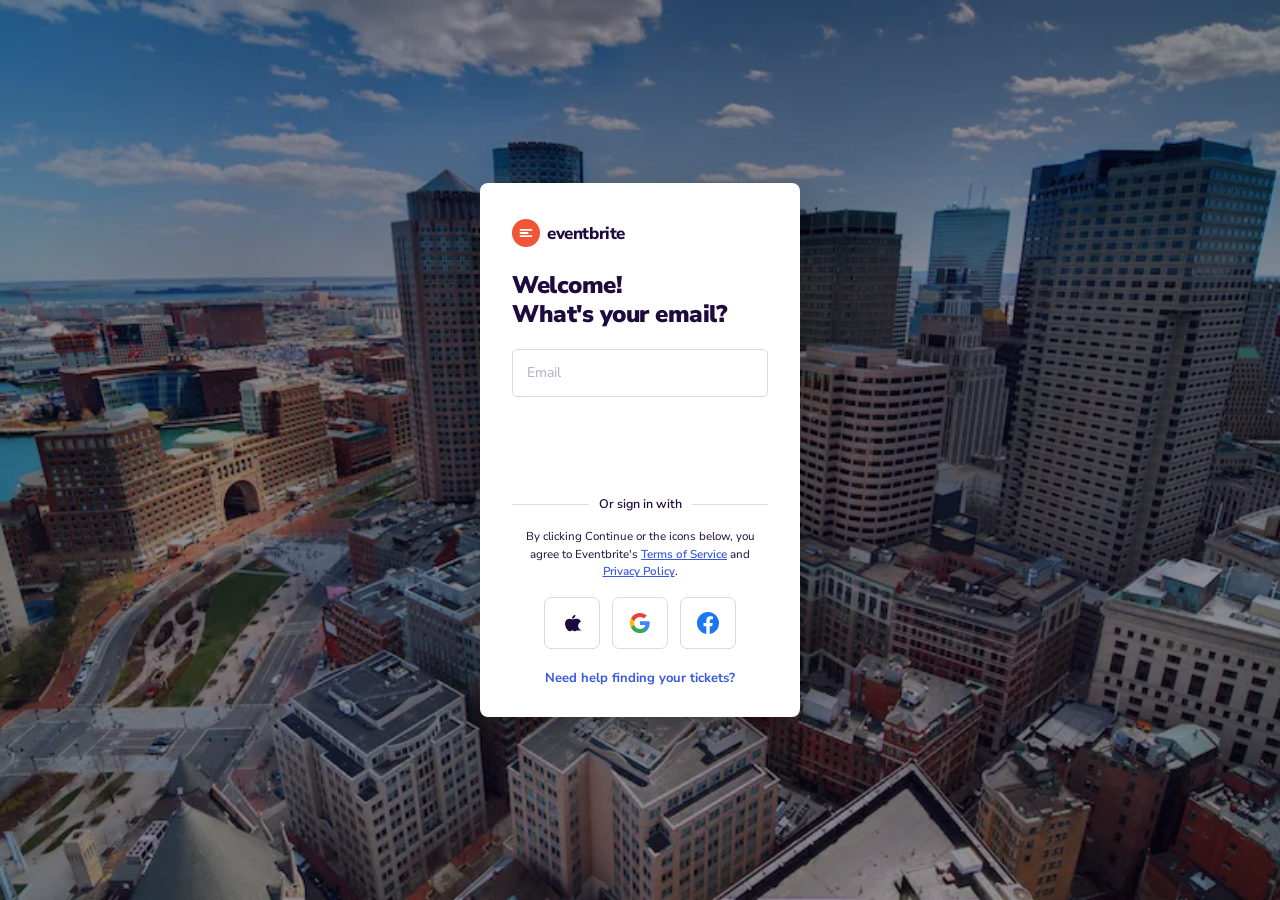
==== commit 581de14c: "Add signin/ folder, wire Sign-in + Get Into Live Music buttons to open modal" ====
--- a/signin.html
+++ b/signin.html
@@ -1,77 +1,12 @@
 <!DOCTYPE html>
 <html lang="en">
 <head>
-    <meta charset="UTF-8">
-    <meta name="viewport" content="width=device-width, initial-scale=1.0">
-    <title>Sign in - Eventbrite</title>
-
-    <link rel="stylesheet" href="style.css">
+  <meta charset="UTF-8">
+  <meta http-equiv="refresh" content="0; url=signin/index.html">
+  <title>Redirecting…</title>
 </head>
-
-<body class="signin-page">
-
-    <div class="signin-container">
-
-        <div class="signin-card">
-
-            <div class="logo">
-                <span class="logo-icon">☰</span>
-                <span>eventbrite</span>
-            </div>
-
-            <h1>Welcome!<br>What's your email?</h1>
-
-            <form id="signinForm">
-
-                <input
-                    type="email"
-                    id="email"
-                    placeholder="Email"
-                    required
-                >
-
-                <button type="submit" class="continue-btn">
-                    Continue
-                </button>
-
-            </form>
-
-            <div class="divider">
-                <span></span>
-                <p>Or sign in with</p>
-                <span></span>
-            </div>
-
-            <div class="social-login">
-
-                <button type="button" class="social-btn">
-                    <img src="https://cdn.jsdelivr.net/npm/simple-icons@v11/icons/apple.svg" alt="Apple">
-                </button>
-
-                <button type="button" class="social-btn">
-                    <img src="https://cdn.jsdelivr.net/npm/simple-icons@v11/icons/google.svg" alt="Google">
-                </button>
-
-                <button type="button" class="social-btn">
-                    <img src="https://cdn.jsdelivr.net/npm/simple-icons@v11/icons/facebook.svg" alt="Facebook">
-                </button>
-
-            </div>
-
-            <p class="terms">
-                By clicking Continue or the icons below, you agree to
-                Eventbrite's
-                <a href="#">Terms of Service</a> and
-                <a href="#">Privacy Policy</a>.
-            </p>
-
-            <a href="#" class="help-link">
-                Need help finding your tickets?
-            </a>
-
-        </div>
-
-    </div>
-
+<body>
+  <!-- Redirects to signin/index.html -->
+  <script>window.location.replace("signin/index.html");</script>
 </body>
-</html>+</html>
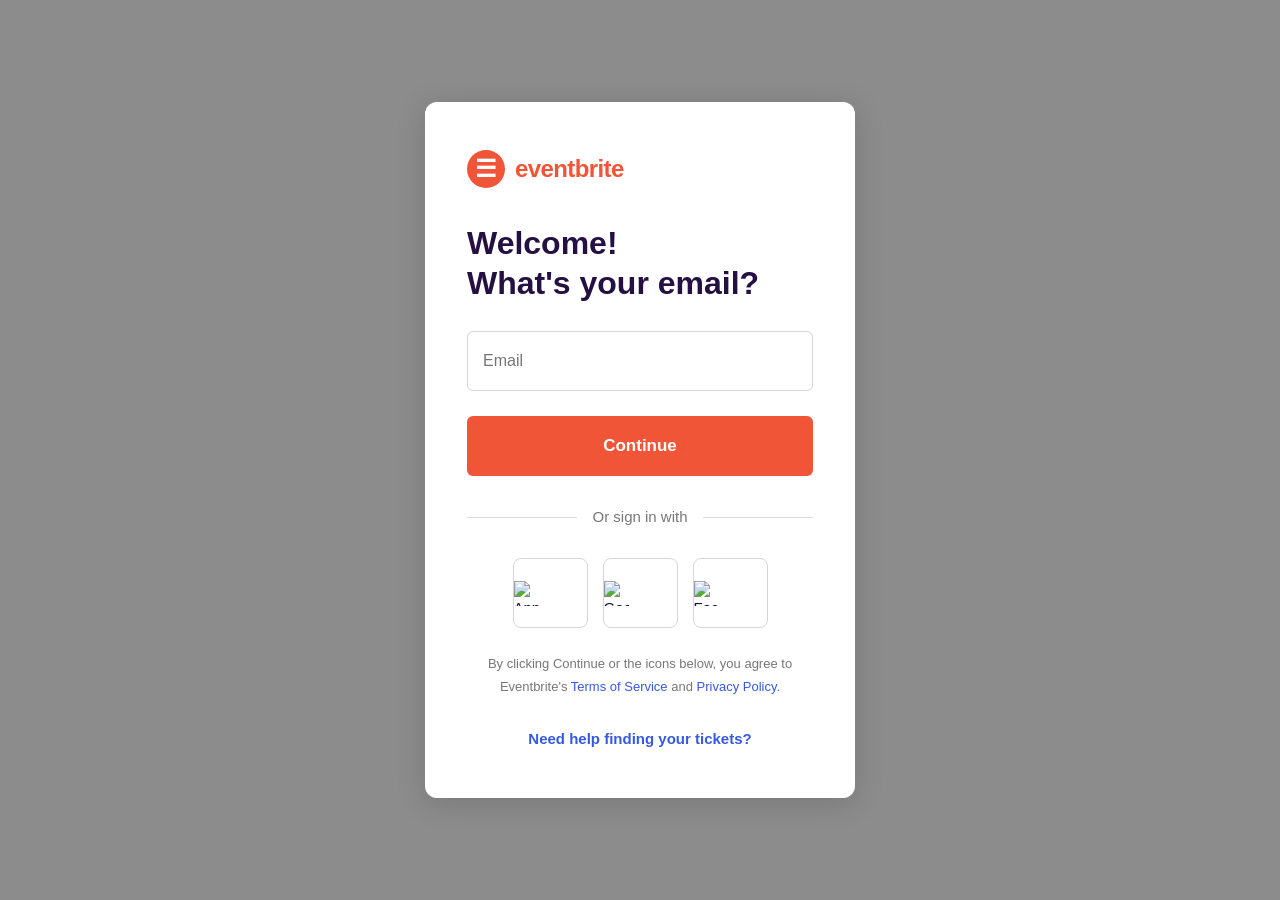
==== commit 7f012566: "Add files via upload" ====
--- a/signin.html
+++ b/signin.html
@@ -1,12 +1,77 @@
 <!DOCTYPE html>
 <html lang="en">
 <head>
-  <meta charset="UTF-8">
-  <meta http-equiv="refresh" content="0; url=signin/index.html">
-  <title>Redirecting…</title>
+    <meta charset="UTF-8">
+    <meta name="viewport" content="width=device-width, initial-scale=1.0">
+    <title>Sign in - Eventbrite</title>
+
+    <link rel="stylesheet" href="style.css">
 </head>
-<body>
-  <!-- Redirects to signin/index.html -->
-  <script>window.location.replace("signin/index.html");</script>
+
+<body class="signin-page">
+
+    <div class="signin-container">
+
+        <div class="signin-card">
+
+            <div class="logo">
+                <span class="logo-icon">☰</span>
+                <span>eventbrite</span>
+            </div>
+
+            <h1>Welcome!<br>What's your email?</h1>
+
+            <form id="signinForm">
+
+                <input
+                    type="email"
+                    id="email"
+                    placeholder="Email"
+                    required
+                >
+
+                <button type="submit" class="continue-btn">
+                    Continue
+                </button>
+
+            </form>
+
+            <div class="divider">
+                <span></span>
+                <p>Or sign in with</p>
+                <span></span>
+            </div>
+
+            <div class="social-login">
+
+                <button type="button" class="social-btn">
+                    <img src="https://cdn.jsdelivr.net/npm/simple-icons@v11/icons/apple.svg" alt="Apple">
+                </button>
+
+                <button type="button" class="social-btn">
+                    <img src="https://cdn.jsdelivr.net/npm/simple-icons@v11/icons/google.svg" alt="Google">
+                </button>
+
+                <button type="button" class="social-btn">
+                    <img src="https://cdn.jsdelivr.net/npm/simple-icons@v11/icons/facebook.svg" alt="Facebook">
+                </button>
+
+            </div>
+
+            <p class="terms">
+                By clicking Continue or the icons below, you agree to
+                Eventbrite's
+                <a href="#">Terms of Service</a> and
+                <a href="#">Privacy Policy</a>.
+            </p>
+
+            <a href="#" class="help-link">
+                Need help finding your tickets?
+            </a>
+
+        </div>
+
+    </div>
+
 </body>
-</html>
+</html>
--- a/style.css
+++ b/style.css
@@ -0,0 +1,2620 @@
+/* =========================================================
+   EVENTBRITE CLONE - MERGED STYLESHEET
+   Header, Hero, Categories, Events, Destinations and Footer
+   ========================================================= */
+:root {
+  --eb-orange: #f05537;
+  --eb-orange-dark: #d1410c;
+  --eb-ink: #1e0a3c;
+  --eb-muted: #6f7287;
+  --eb-line: #eeedf2;
+  --eb-bg: #f8f7fa;
+  --eb-white: #fff;
+  --header-h: 68px;
+  --page-pad: clamp(16px, 10.8vw, 156px);
+}
+
+*,
+*::before,
+*::after {
+  box-sizing: border-box;
+  margin: 0;
+  padding: 0
+}
+
+html {
+  scroll-behavior: smooth
+}
+
+body {
+  font-family: 'Nunito Sans', 'Helvetica Neue', Helvetica, Arial, sans-serif;
+  font-size: 15px;
+  line-height: 1.5;
+  color: var(--eb-ink);
+  background: #fff;
+  -webkit-font-smoothing: antialiased
+}
+
+a {
+  color: inherit;
+  text-decoration: none
+}
+
+ul {
+  list-style: none
+}
+
+button {
+  font: inherit;
+  cursor: pointer;
+  background: none;
+  border: none;
+  color: inherit;
+  padding: 0
+}
+
+img,
+svg {
+  display: block
+}
+
+/* HEADER */
+.header {
+  display: flex;
+  align-items: center;
+  gap: 20px;
+  height: var(--header-h);
+  padding: 0 24px;
+  background: #fff;
+  border-bottom: 1px solid var(--eb-line);
+  position: sticky;
+  top: 0;
+  z-index: 100
+}
+
+.logo {
+  display: flex;
+  align-items: center;
+  gap: 6px;
+  flex-shrink: 0;
+  color: var(--eb-orange);
+  font-size: 22px;
+  font-weight: 800;
+  letter-spacing: -.6px;
+  line-height: 1
+}
+
+.logo img {
+    width: 30px;
+    height: auto;
+    object-fit: contain;
+}
+
+.logo svg {
+  flex-shrink: 0
+}
+
+.search {
+  display: flex;
+  align-items: center;
+  flex: 0 1 680px;
+  height: 46px;
+  border: 1px solid var(--eb-line);
+  border-radius: 100px;
+  background: #fff;
+  padding: 0 6px 0 16px;
+  transition: border-color .15s, box-shadow .15s
+}
+
+.search:focus-within {
+  border-color: #a9a8b3;
+  box-shadow: 0 0 0 3px rgba(240, 85, 55, .08)
+}
+
+.search__field {
+  display: flex;
+  align-items: center;
+  gap: 10px;
+  flex: 1;
+  min-width: 0
+}
+
+.search__icon {
+  flex-shrink: 0
+}
+
+.search__field input {
+  border: none;
+  outline: none;
+  background: transparent;
+  width: 100%;
+  font-size: 14.5px;
+  font-family: inherit;
+  font-weight: 500;
+  color: var(--eb-ink);
+  caret-color: var(--eb-orange)
+}
+
+.search__field input::placeholder {
+  color: var(--eb-muted);
+  font-weight: 400
+}
+
+.search__divider {
+  width: 1px;
+  height: 24px;
+  background: var(--eb-line);
+  flex-shrink: 0;
+  margin: 0 4px
+}
+
+.search__field--location {
+  flex: 0 1 190px;
+  padding-left: 12px
+}
+
+.search__btn {
+  width: 38px;
+  height: 38px;
+  border-radius: 50%;
+  background: var(--eb-orange-dark);
+  display: flex;
+  align-items: center;
+  justify-content: center;
+  flex-shrink: 0;
+  margin-left: 4px;
+  transition: background .15s, transform .1s
+}
+
+.search__btn:hover {
+  background: #b23608
+}
+
+.search__btn:active {
+  transform: scale(.95)
+}
+
+.nav {
+  display: flex;
+  align-items: center;
+  margin-left: auto;
+  gap: 2px;
+  flex-shrink: 0
+}
+
+.nav__link {
+  display: inline-flex;
+  align-items: center;
+  gap: 4px;
+  padding: 8px 12px;
+  border-radius: 6px;
+  font-size: 14px;
+  font-weight: 600;
+  color: var(--eb-ink);
+  white-space: nowrap;
+  transition: background .12s
+}
+
+.nav__link:hover {
+  background: var(--eb-bg)
+}
+
+.nav__create {
+  background: var(--eb-orange) !important;
+  color: #fff !important;
+  padding: 8px 14px
+}
+
+.nav__create:hover {
+  background: var(--eb-orange-dark) !important
+}
+
+.nav__signin {
+  border: 2px solid var(--eb-line)
+}
+
+.nav__signin:hover {
+  border-color: #a9a8b3;
+  background: transparent
+}
+
+.dropdown {
+  position: relative
+}
+
+.dropdown__btn {
+  display: inline-flex;
+  align-items: center;
+  gap: 4px
+}
+
+.dropdown__menu {
+  display: none;
+  position: absolute;
+  right: 0;
+  top: calc(100% + 8px);
+  min-width: 200px;
+  background: #fff;
+  border: 1px solid var(--eb-line);
+  border-radius: 10px;
+  box-shadow: 0 8px 28px rgba(30, 10, 60, .13);
+  padding: 6px 0;
+  z-index: 200
+}
+
+.dropdown__menu.open {
+  display: block
+}
+
+.dropdown__menu a {
+  display: block;
+  padding: 10px 18px;
+  font-size: 14px;
+  font-weight: 500;
+  transition: background .1s
+}
+
+.dropdown__menu a:hover {
+  background: var(--eb-bg)
+}
+
+.menu-toggle {
+  display: none;
+  color: var(--eb-ink);
+  margin-left: auto;
+  padding: 6px;
+  border-radius: 6px
+}
+
+.menu-toggle:hover {
+  background: var(--eb-bg)
+}
+
+/* HERO */
+.hero {
+  position: relative;
+  margin: 18px var(--page-pad) 0;
+  height: 460px;
+  border-radius: 20px;
+  overflow: hidden;
+  background: #0c0603;
+  display: flex;
+  align-items: center
+}
+
+.hero__img {
+  position: absolute;
+  inset: 0;
+  width: 100%;
+  height: 100%;
+  object-fit: cover;
+  object-position: center center;
+  z-index: 0
+}
+
+.hero__overlay {
+  position: absolute;
+  inset: 0;
+  z-index: 1;
+  pointer-events: none;
+  background: linear-gradient(to right, rgba(6, 2, 1, .82) 0%, rgba(6, 2, 1, .70) 20%, rgba(6, 2, 1, .42) 40%, rgba(6, 2, 1, .12) 58%, transparent 72%)
+}
+
+.hero__text {
+  position: relative;
+  z-index: 2;
+  padding: 0 0 0 48px;
+  display: flex;
+  flex-direction: column;
+  align-items: flex-start
+}
+
+.hero__tag {
+  display: inline-block;
+  background: #f9c8ec;
+  color: #1e0a3c;
+  font-size: 10.5px;
+  font-weight: 800;
+  letter-spacing: 2px;
+  text-transform: uppercase;
+  padding: 4px 10px 3px;
+  border-radius: 3px;
+  margin-bottom: 7px;
+  margin-left: 160px;
+  white-space: nowrap
+}
+
+.hero__heading {
+  display: flex;
+  flex-direction: column;
+  align-items: flex-start;
+  gap: 5px;
+  margin: 0
+}
+
+.hero__line {
+  display: inline-block;
+  font-size: 54px;
+  font-weight: 900;
+  letter-spacing: -1.5px;
+  line-height: 1.08;
+  color: #1e0a3c;
+  white-space: nowrap;
+  padding: 5px 22px 5px 14px
+}
+
+.hero__line--1 {
+  background: linear-gradient(90deg, #8b9bff 0%, #e8bfe0 50%, #f5c8ea 100%)
+}
+
+.hero__line--2 {
+  background: linear-gradient(90deg, #f5c8ea 0%, #e0c0e8 55%, #8b9bff 100%);
+  margin-left: 100px
+}
+
+.hero-btn {
+  display: inline-block;
+  margin-top: 30px;
+  background: rgba(255, 255, 255, .93);
+  color: #1e0a3c;
+  font-size: 15px;
+  font-weight: 700;
+  padding: 13px 32px;
+  border-radius: 100px;
+  border: 1.5px solid rgba(255, 255, 255, .55);
+  backdrop-filter: blur(6px);
+  transition: background .15s, transform .15s, box-shadow .15s
+}
+
+.hero-btn:hover {
+  background: #fff;
+  transform: translateY(-2px);
+  box-shadow: 0 8px 26px rgba(0, 0, 0, .38)
+}
+
+/* CATEGORIES */
+.categories {
+  display: flex;
+  justify-content: space-between;
+  align-items: flex-start;
+  gap: 8px;
+  margin: 40px var(--page-pad) 0;
+  padding-bottom: 4px
+}
+
+.category {
+  display: flex;
+  flex-direction: column;
+  align-items: center;
+  gap: 12px;
+  text-align: center;
+  flex: 1;
+  max-width: 108px;
+  color: var(--eb-ink);
+  transition: color .15s
+}
+
+.category:hover {
+  color: var(--eb-orange)
+}
+
+.category__icon {
+  width: 96px;
+  height: 96px;
+  border-radius: 50%;
+  border: 1px solid var(--eb-line);
+  background: #fff;
+  display: grid;
+  place-items: center;
+  font-size: 36px;
+  transition: box-shadow .2s, transform .2s, border-color .2s
+}
+
+.category:hover .category__icon {
+  box-shadow: 0 4px 16px rgba(30, 10, 60, .14);
+  transform: translateY(-3px);
+  border-color: #d6d4e0
+}
+
+.category.active .category__icon {
+  border-color: var(--eb-orange);
+  box-shadow: 0 0 0 2px rgba(240, 85, 55, .2)
+}
+
+.category__label {
+  font-size: 13px;
+  font-weight: 700;
+  line-height: 1.3
+}
+
+/* MIDDLE SECTION - scoped so it doesn't affect header/footer */
+#middle-section {
+  border: 0;
+  background: #fff;
+  margin-top: 48px;
+  padding: 30px 0;
+  color: #191919;
+  font-family: Arial, sans-serif
+}
+
+#middle-section *,
+#middle-section *::before,
+#middle-section *::after {
+  box-sizing: border-box
+}
+
+#middle-section .events-container {
+  width: 90%;
+  margin: 0 auto
+}
+
+#middle-section .top-section {
+  display: flex;
+  justify-content: space-between;
+  align-items: center;
+  margin-bottom: 50px;
+  gap: 20px
+}
+
+#middle-section h1 {
+  font-size: 40px;
+  line-height: 1.3;
+  font-weight: 700;
+  margin: 0
+}
+
+#middle-section h1 span:first-child {
+  color: #f05537
+}
+
+#middle-section .location-dropdown {
+  color: #191919;
+  cursor: pointer;
+  margin-left: 6px
+}
+
+#middle-section .tabs {
+  display: flex;
+  gap: 15px;
+  border-bottom: 2px solid #ddd;
+  flex-shrink: 0
+}
+
+#middle-section .tab {
+  padding: 12px 20px;
+  background: transparent;
+  border: none;
+  font-size: 17px;
+  font-weight: bold;
+  color: #666;
+  cursor: pointer;
+  white-space: nowrap
+}
+
+#middle-section .tab.active {
+  color: #191919;
+  border-bottom: 3px solid #f05537
+}
+
+#middle-section .events-grid {
+  display: grid;
+  grid-template-columns: repeat(4, minmax(0, 1fr));
+  column-gap: 32px;
+  row-gap: 55px
+}
+
+#middle-section .image-wrapper {
+  position: relative;
+  width: 100%
+}
+
+#middle-section .event-card img {
+  width: 100%;
+  height: 195px;
+  object-fit: cover;
+  border-radius: 12px;
+  display: block
+}
+
+#middle-section .event-label {
+  position: absolute;
+  top: 12px;
+  right: 10px;
+  background: #ff4d12;
+  padding: 8px;
+  border-radius: 5px;
+  font-weight: bold;
+  font-size: 13px
+}
+
+#middle-section .event-label.green {
+  background: #20a447
+}
+
+#middle-section .event-heading {
+  display: flex;
+  justify-content: space-between;
+  align-items: flex-start;
+  gap: 8px;
+  margin-top: 17px
+}
+
+#middle-section .event-heading h2 {
+  font-size: 18px;
+  line-height: 1.4;
+  font-weight: 700;
+  margin: 0
+}
+
+#middle-section .event-actions {
+  display: flex;
+  gap: 10px;
+  flex-shrink: 0
+}
+
+#middle-section .event-actions button {
+  border: none;
+  background: transparent;
+  font-size: 25px;
+  cursor: pointer;
+  padding: 0
+}
+
+#middle-section .event-date {
+  font-weight: bold;
+  margin-top: 7px;
+  font-size: 14px
+}
+
+#middle-section .event-venue {
+  margin-top: 7px;
+  line-height: 1.5;
+  font-size: 14px
+}
+
+#middle-section .event-price {
+  font-weight: bold;
+  margin-top: 15px;
+  font-size: 18px
+}
+
+#middle-section .event-promo {
+  margin-top: 12px;
+  color: #555;
+  font-size: 14px
+}
+
+/* TOP DESTINATIONS CAROUSEL */
+#middle-section .destinations-header {
+  display: flex;
+  justify-content: space-between;
+  align-items: center;
+  flex-wrap: nowrap;
+  margin-bottom: 30px;
+  gap: 15px;
+}
+
+#middle-section .section-title {
+  margin: 0;
+  font-size: 30px;
+  white-space: nowrap;
+}
+
+#middle-section .carousel-controls {
+  display: flex;
+  gap: 12px;
+  flex-shrink: 0;
+}
+
+#middle-section .destinations-section {
+  margin-top: 80px;
+  margin-bottom: 50px
+}
+
+#middle-section .destinations-section {
+  margin-top: 80px;
+  margin-bottom: 50px;
+  padding: 0 30px;
+}
+
+#middle-section .section-title {
+  font-size: 30px;
+  font-weight: 700;
+  margin: 0
+}
+
+#middle-section .carousel-controls {
+  display: flex;
+  gap: 12px;
+  flex-shrink: 0
+}
+
+#middle-section .carousel-btn {
+  border: 0;
+  background: #e6e6e1;
+  border-radius: 50%;
+  width: 44px;
+  height: 44px;
+  cursor: pointer;
+  font-size: 18px;
+  transition: background .2s, opacity .2s
+}
+
+#middle-section .carousel-btn:hover:not(:disabled) {
+  background: #d6d6d0
+}
+
+#middle-section .carousel-btn:disabled {
+  opacity: .4;
+  cursor: default
+}
+
+#middle-section .destinations-grid {
+  display: grid;
+  grid-auto-flow: column;
+  grid-auto-columns: calc((100% - 75px)/4);
+  gap: 25px;
+  overflow-x: auto;
+  scroll-snap-type: x mandatory;
+  scroll-behavior: smooth;
+  scrollbar-width: none
+}
+
+#middle-section .destinations-grid::-webkit-scrollbar {
+  display: none
+}
+
+#middle-section .destination-card {
+  position: relative;
+  min-width: 0;
+  height: 320px;
+  border-radius: 16px;
+  overflow: hidden;
+  scroll-snap-align: start
+}
+
+#middle-section .destination-card img {
+  width: 100%;
+  height: 100%;
+  object-fit: cover;
+  display: block;
+  transition: transform .4s ease
+}
+
+#middle-section .destination-card:hover img {
+  transform: scale(1.05)
+}
+
+#middle-section .destination-card::after {
+  content: "";
+  position: absolute;
+  inset: 0;
+  background: linear-gradient(to top, rgba(0, 0, 0, .75), transparent 50%);
+  pointer-events: none
+}
+
+#middle-section .destination-card h3 {
+  position: absolute;
+  left: 18px;
+  bottom: 16px;
+  z-index: 1;
+  margin: 0;
+  font-size: 22px;
+  color: #fff
+}
+
+/* FOOTER */
+.ef {
+  background: #edeae4;
+  color: #1e0a3c;
+  font-family: 'Nunito Sans', 'Helvetica Neue', Helvetica, Arial, sans-serif;
+  padding: 48px 0 28px;
+  border-top: 0;
+  margin-top: 56px
+}
+
+.ef * {
+  box-sizing: border-box
+}
+
+.ef a {
+  color: inherit;
+  text-decoration: none
+}
+
+.ef__wrap {
+  max-width: 1220px;
+  margin: 0 auto;
+  padding: 0 32px
+}
+
+.ef__title {
+  font-size: 24px;
+  font-weight: 700;
+  margin-bottom: 20px;
+  color: #1e0a3c
+}
+
+.ef__title--state {
+  margin-top: 72px
+}
+
+.ef__chips {
+  display: flex;
+  flex-wrap: wrap;
+  gap: 12px 14px
+}
+
+.ef__chip {
+  display: inline-flex;
+  align-items: center;
+  gap: 10px;
+  background: #fff;
+  border-radius: 22px;
+  padding: 10px 16px;
+  font-size: 14px;
+  font-weight: 600;
+  white-space: nowrap;
+  color: #1e0a3c;
+  transition: box-shadow .15s, transform .15s
+}
+
+.ef__chip:hover {
+  box-shadow: 0 3px 10px rgba(30, 10, 60, .15);
+  transform: translateY(-1px)
+}
+
+.ef__chip svg {
+  color: #6f7287;
+  flex-shrink: 0
+}
+
+.ef__scroll {
+  overflow-x: auto;
+  scrollbar-width: none;
+  cursor: grab;
+  display: flex;
+  flex-direction: column;
+  gap: 12px;
+  -webkit-mask-image: linear-gradient(90deg, #000 88%, transparent 100%);
+  mask-image: linear-gradient(90deg, #000 88%, transparent 100%)
+}
+
+.ef__scroll::-webkit-scrollbar {
+  display: none
+}
+
+.ef__scroll.dragging {
+  cursor: grabbing;
+  user-select: none
+}
+
+.ef__chips--row {
+  flex-wrap: nowrap;
+  width: max-content
+}
+
+.ef__cols {
+  display: grid;
+  grid-template-columns: repeat(4, 1fr);
+  gap: 32px;
+  max-width: 1220px;
+  margin: 80px auto 0;
+  padding: 0 32px
+}
+
+.ef__cols h3 {
+  font-size: 14.5px;
+  font-weight: 700;
+  margin-bottom: 18px;
+  color: #1e0a3c
+}
+
+.ef__cols ul {
+  list-style: none
+}
+
+.ef__cols li {
+  margin-bottom: 9px
+}
+
+.ef__cols a {
+  font-size: 13px;
+  color: #39364f
+}
+
+.ef__cols a:hover {
+  text-decoration: underline
+}
+
+.ef__bottom {
+  display: flex;
+  align-items: flex-start;
+  justify-content: space-between;
+  gap: 20px;
+  max-width: 1220px;
+  margin: 32px auto 0;
+  padding: 24px 32px 0;
+  border-top: 1px solid #d8d4cc;
+  font-size: 12px;
+  color: #39364f
+}
+
+.ef__copy {
+  white-space: nowrap;
+  padding-top: 4px;
+  font-weight: 600
+}
+
+.ef__legal {
+  flex: 1;
+  display: flex;
+  flex-wrap: wrap;
+  justify-content: center;
+  max-width: 820px;
+  row-gap: 10px;
+  padding-top: 4px
+}
+
+.ef__legal a {
+  padding: 0 7px;
+  position: relative;
+  color: #39364f
+}
+
+.ef__legal a:hover {
+  text-decoration: underline
+}
+
+.ef__legal a:not(.ef__legal-last)::after {
+  content: "";
+  position: absolute;
+  right: -1px;
+  top: 50%;
+  transform: translateY(-50%);
+  width: 3px;
+  height: 3px;
+  border-radius: 50%;
+  background: #9893a5
+}
+
+.ef__legal-last {
+  flex-basis: 100%;
+  text-align: center;
+  padding-top: 4px
+}
+
+.ef__country {
+  position: relative;
+  flex-shrink: 0
+}
+
+.ef__country button {
+  display: flex;
+  align-items: center;
+  gap: 8px;
+  background: #dedbd5;
+  border: 0;
+  border-radius: 20px;
+  padding: 10px 20px;
+  font-family: inherit;
+  font-size: 13.5px;
+  font-weight: 600;
+  cursor: pointer;
+  color: #39364f;
+  transition: background .15s
+}
+
+.ef__country button:hover {
+  background: #d0cdc6
+}
+
+.ef__country-menu {
+  display: none;
+  position: absolute;
+  right: 0;
+  bottom: calc(100% + 8px);
+  min-width: 180px;
+  list-style: none;
+  background: #fff;
+  border-radius: 10px;
+  box-shadow: 0 6px 24px rgba(30, 10, 60, .18);
+  padding: 6px 0;
+  z-index: 300
+}
+
+.ef__country-menu.open {
+  display: block
+}
+
+.ef__country-menu li {
+  padding: 10px 18px;
+  font-size: 14px;
+  cursor: pointer;
+  color: #1e0a3c;
+  transition: background .1s
+}
+
+.ef__country-menu li:hover {
+  background: #f4f3f7
+}
+
+/* RESPONSIVE */
+@media(max-width:1280px) {
+  .hero {
+    height: 400px
+  }
+
+  .hero__line {
+    font-size: 44px
+  }
+
+  .hero__line--2 {
+    margin-left: 76px
+  }
+
+  .hero__tag {
+    margin-left: 120px;
+    font-size: 10px
+  }
+
+  .search {
+    flex: 0 1 500px
+  }
+}
+
+@media(max-width:1060px) {
+  .menu-toggle {
+    display: flex
+  }
+
+  .nav {
+    display: none;
+    position: fixed;
+    top: var(--header-h);
+    left: 0;
+    right: 0;
+    flex-direction: column;
+    align-items: stretch;
+    gap: 0;
+    background: #fff;
+    border-bottom: 1px solid var(--eb-line);
+    padding: 10px 20px 20px;
+    box-shadow: 0 8px 24px rgba(30, 10, 60, .1);
+    z-index: 99
+  }
+
+  .nav.open {
+    display: flex
+  }
+
+  .nav__link {
+    padding: 12px 10px;
+    font-size: 15px
+  }
+
+  .nav__create {
+    justify-content: center
+  }
+
+  .nav__signin {
+    margin-top: 6px;
+    justify-content: center
+  }
+
+  .help-dropdown .dropdown__menu {
+    position: static;
+    box-shadow: none;
+    border: 0;
+    border-radius: 0;
+    padding: 0 0 0 20px
+  }
+
+  .search {
+    flex: 1
+  }
+
+  #middle-section .events-grid {
+    grid-template-columns: repeat(2, minmax(0, 1fr))
+  }
+
+  #middle-section .top-section {
+    flex-direction: column;
+    align-items: flex-start
+  }
+
+  #middle-section .destinations-grid {
+    grid-auto-columns: calc((100% - 25px)/2)
+  }
+
+  .ef__cols {
+    grid-template-columns: repeat(2, 1fr);
+    gap: 28px;
+    margin-top: 60px
+  }
+}
+
+@media(max-width:680px) {
+  .header {
+    padding: 0 14px;
+    gap: 10px
+  }
+
+  .logo span {
+    display: none
+  }
+
+  .search__field--location,
+  .search__divider {
+    display: none
+  }
+
+  .hero {
+    height: 230px;
+    border-radius: 14px;
+    margin: 10px 10px 0
+  }
+
+  .hero__img {
+    object-position: 72% center
+  }
+
+  .hero__text {
+    padding: 0 16px
+  }
+
+  .hero__tag {
+    font-size: 8px;
+    letter-spacing: 1.2px;
+    margin-left: 0;
+    margin-bottom: 5px
+  }
+
+  .hero__line {
+    font-size: 20px;
+    letter-spacing: -.5px;
+    padding: 3px 9px
+  }
+
+  .hero__line--2 {
+    margin-left: 0
+  }
+
+  .hero-btn {
+    font-size: 12px;
+    padding: 9px 20px;
+    margin-top: 14px
+  }
+
+  .categories {
+    overflow-x: auto;
+    justify-content: flex-start;
+    gap: 14px;
+    margin: 28px 10px 0;
+    padding-bottom: 10px
+  }
+
+  .category {
+    flex: 0 0 78px;
+    max-width: 78px
+  }
+
+  .category__icon {
+    width: 74px;
+    height: 74px;
+    font-size: 28px
+  }
+
+  .category__label {
+    font-size: 11.5px
+  }
+
+  #middle-section {
+    padding: 20px 0
+  }
+
+  #middle-section .events-grid {
+    grid-template-columns: 1fr
+  }
+
+  #middle-section .top-section {
+    gap: 15px;
+    margin-bottom: 30px
+  }
+
+  #middle-section h1 {
+    font-size: 27px
+  }
+
+  #middle-section .tabs {
+    width: 100%;
+    overflow-x: auto;
+    gap: 5px
+  }
+
+  #middle-section .tab {
+    padding: 10px 14px;
+    font-size: 14px
+  }
+
+  #middle-section .destinations-grid {
+    grid-auto-columns: 75%
+  }
+
+  #middle-section .destination-card {
+    height: 260px
+  }
+
+  #middle-section .section-title {
+    font-size: 22px
+  }
+
+  #middle-section .destinations-header {
+    gap: 10px
+  }
+
+  #middle-section .carousel-btn {
+    width: 36px;
+    height: 36px
+  }
+
+  .ef {
+    padding: 36px 0 24px;
+    margin-top: 40px
+  }
+
+  .ef__wrap,
+  .ef__cols,
+  .ef__bottom {
+    padding-left: 18px;
+    padding-right: 18px
+  }
+
+  .ef__title {
+    font-size: 20px
+  }
+
+  .ef__title--state {
+    margin-top: 48px
+  }
+
+  .ef__cols {
+    grid-template-columns: 1fr 1fr;
+    gap: 24px;
+    margin-top: 44px
+  }
+
+  .ef__bottom {
+    flex-direction: column;
+    align-items: center;
+    text-align: center
+  }
+
+  .ef__legal {
+    order: 1;
+    justify-content: center
+  }
+
+  .ef__country {
+    order: 2
+  }
+
+  .ef__copy {
+    order: 3
+  }
+}
+
+/* =================================
+   LOCATION DROPDOWN
+================================= */
+
+.location-dropdown {
+  position: relative;
+  display: inline-block;
+}
+
+.location-toggle {
+  border: none;
+  background: transparent;
+  font-size: 24px;
+  cursor: pointer;
+  padding: 0 5px;
+  color: inherit;
+}
+
+.dropdown-menu {
+  display: none;
+  position: absolute;
+  top: 100%;
+  left: 0;
+  width: 280px;
+  background: white;
+  border-radius: 12px;
+  box-shadow: 0 4px 20px rgba(0, 0, 0, 0.15);
+  padding: 8px;
+  z-index: 1000;
+  font-family: Arial, sans-serif;
+}
+
+.dropdown-menu.show {
+  display: block;
+}
+
+.dropdown-option {
+  display: flex;
+  align-items: center;
+  gap: 12px;
+  width: 100%;
+  padding: 14px 10px;
+  background: white;
+  border: none;
+  border-radius: 8px;
+  text-decoration: none;
+  color: #333;
+  cursor: pointer;
+  text-align: left;
+}
+
+.dropdown-option:hover {
+  background: #f5f5f5;
+}
+
+.option-icon {
+  font-size: 23px;
+}
+
+.option-text strong {
+  display: block;
+  font-size: 14px;
+}
+
+.option-text small {
+  display: block;
+  font-size: 12px;
+  color: #666;
+  margin-top: 4px;
+}
+
+/* EVENT CARD HOVER EFFECT */
+
+#middle-section .event-card {
+  transition: transform 0.3s ease, box-shadow 0.3s ease;
+  cursor: pointer;
+}
+
+#middle-section .event-card:hover {
+  transform: translateY(-6px);
+  box-shadow: 0 8px 20px rgba(0, 0, 0, 0.12);
+}
+
+/* Image zoom effect */
+#middle-section .image-wrapper {
+  overflow: hidden;
+  border-radius: 12px;
+}
+
+#middle-section .event-card img {
+  transition: transform 0.4s ease;
+}
+
+#middle-section .event-card:hover img {
+  transform: scale(1.05);
+}
+
+/* ============================================================
+   8. SIGN-IN  (page background + card + modal overlay)
+   All class names start with .si2- so nothing clashes
+   ============================================================ */
+
+/* -- Standalone signin.html page -- */
+body.page--signin {
+  min-height: 100vh;
+  overflow: hidden;
+  background: #111;
+}
+
+/* Full-screen background image */
+.si2-bg {
+  position: fixed;
+  inset: 0;
+  z-index: 0;
+}
+
+.si2-bg__img {
+  width: 100%;
+  height: 100%;
+  object-fit: cover;
+}
+
+.si2-bg__overlay {
+  position: absolute;
+  inset: 0;
+  background: rgba(10, 4, 20, 0.45);
+}
+
+/* Wrapper that centres the card */
+.si2-wrap {
+  position: relative;
+  z-index: 1;
+  min-height: 100vh;
+  display: flex;
+  align-items: center;
+  justify-content: center;
+  padding: 32px 16px;
+}
+
+/* -- The white card (shared by page & modal) -- */
+.si2-card {
+  background: #fff;
+  border-radius: 8px;
+  width: 100%;
+  max-width: 320px;
+  padding: 36px 32px 28px;
+  box-shadow: 0 20px 60px rgba(0, 0, 0, 0.35);
+  position: relative;
+}
+
+/* Logo inside card */
+.si2-logo {
+  display: flex;
+  align-items: center;
+  gap: 7px;
+  color: var(--orange);
+  font-size: 17px;
+  font-weight: 800;
+  letter-spacing: -0.4px;
+  text-decoration: none;
+  margin-bottom: 24px;
+}
+
+/* Two-step visibility: hide/show each step */
+.si2-step--hidden {
+  display: none !important;
+}
+
+/* Title */
+.si2-title {
+  font-size: 24px;
+  font-weight: 900;
+  letter-spacing: -0.5px;
+  line-height: 1.2;
+  color: var(--ink);
+  margin: 0 0 20px;
+}
+
+/* Shows the email entered in step 1 */
+.si2-email-display {
+  font-size: 13px;
+  color: var(--muted);
+  margin: -14px 0 18px;
+}
+
+/* Form */
+.si2-form {
+  display: flex;
+  flex-direction: column;
+  gap: 14px;
+}
+
+.si2-field {
+  display: flex;
+  flex-direction: column;
+  gap: 4px;
+}
+
+/* Text input */
+.si2-input {
+  width: 100%;
+  height: 48px;
+  padding: 0 42px 0 14px;
+  font: inherit;
+  font-size: 14px;
+  color: var(--ink);
+  border: 1.5px solid #dbdae3;
+  border-radius: 5px;
+  outline: none;
+  background: #fff;
+  transition: border-color 0.15s, box-shadow 0.15s;
+}
+
+.si2-input:focus {
+  border-color: var(--orange);
+  box-shadow: 0 0 0 3px rgba(240, 85, 55, 0.14);
+}
+
+.si2-input::placeholder {
+  color: #b0aec0;
+}
+
+.si2-field.has-error .si2-input {
+  border-color: #c0392b;
+  background: #fdf3f2;
+}
+
+.si2-err {
+  font-size: 12px;
+  color: #c0392b;
+  font-weight: 600;
+  min-height: 1em;
+}
+
+/* Password input + eye button wrapper */
+.si2-input-wrap {
+  position: relative;
+}
+
+.si2-input-wrap .si2-input {
+  padding-right: 44px;
+}
+
+.si2-eye {
+  position: absolute;
+  right: 13px;
+  top: 50%;
+  transform: translateY(-50%);
+  color: var(--muted);
+  line-height: 0;
+  transition: color 0.15s;
+}
+
+.si2-eye:hover {
+  color: var(--ink);
+}
+
+/* Orange submit button */
+.si2-btn-primary {
+  display: flex;
+  align-items: center;
+  justify-content: center;
+  gap: 10px;
+  width: 100%;
+  height: 48px;
+  background: var(--orange);
+  color: #fff;
+  font: inherit;
+  font-size: 15px;
+  font-weight: 800;
+  border-radius: 5px;
+  transition: background 0.15s, transform 0.1s, box-shadow 0.15s;
+}
+
+.si2-btn-primary:hover {
+  background: var(--orange-dk);
+  transform: translateY(-1px);
+  box-shadow: 0 6px 18px rgba(240, 85, 55, 0.38);
+}
+
+.si2-btn-primary:active {
+  transform: translateY(0);
+}
+
+.si2-btn-primary:disabled {
+  background: #e0beb8;
+  cursor: not-allowed;
+  transform: none;
+  box-shadow: none;
+}
+
+/* Loading spinner (shown inside button while authenticating) */
+.si2-spinner {
+  display: none;
+  width: 17px;
+  height: 17px;
+  border: 2.5px solid rgba(255, 255, 255, 0.4);
+  border-top-color: #fff;
+  border-radius: 50%;
+  animation: spin 0.7s linear infinite;
+}
+
+.si2-btn-primary.loading .si2-btn-label {
+  display: none;
+}
+
+.si2-btn-primary.loading .si2-spinner {
+  display: block;
+}
+
+@keyframes spin {
+  to {
+    transform: rotate(360deg);
+  }
+}
+
+/* "Or sign in with" divider */
+.si2-divider {
+  display: flex;
+  align-items: center;
+  gap: 10px;
+  margin: 20px 0 14px;
+  font-size: 12.5px;
+  color: var(--muted);
+  font-weight: 600;
+}
+
+.si2-divider::before,
+.si2-divider::after {
+  content: '';
+  flex: 1;
+  height: 1px;
+  background: #dbdae3;
+}
+
+/* Small terms text */
+.si2-terms {
+  font-size: 11.5px;
+  color: var(--muted);
+  line-height: 1.55;
+  text-align: center;
+  margin-bottom: 16px;
+}
+
+/* Links */
+.si2-link {
+  color: #3659e3;
+  text-decoration: underline;
+  font-weight: 600;
+}
+
+.si2-link:hover {
+  color: var(--ink);
+}
+
+.si2-link--sm {
+  font-size: 13px;
+}
+
+/* Apple / Google / Facebook icon buttons */
+.si2-socials {
+  display: flex;
+  justify-content: center;
+  gap: 12px;
+  margin-bottom: 20px;
+}
+
+.si2-social-btn {
+  width: 56px;
+  height: 52px;
+  border: 1.5px solid #dbdae3;
+  border-radius: 7px;
+  background: #fff;
+  display: flex;
+  align-items: center;
+  justify-content: center;
+  transition: border-color 0.15s, box-shadow 0.15s, transform 0.1s;
+}
+
+.si2-social-btn:hover {
+  border-color: #aaa;
+  box-shadow: 0 2px 10px rgba(30, 10, 60, 0.1);
+  transform: translateY(-1px);
+}
+
+/* Help link */
+.si2-help-link {
+  display: block;
+  text-align: center;
+  font-size: 13px;
+  font-weight: 700;
+  color: #3659e3;
+  margin-top: 4px;
+}
+
+.si2-help-link:hover {
+  text-decoration: underline;
+}
+
+/* Back arrow (password step) */
+.si2-back {
+  display: flex;
+  align-items: center;
+  opacity: 0.75;
+  margin-bottom: 14px;
+  transition: opacity 0.15s;
+}
+
+.si2-back:hover {
+  opacity: 1;
+}
+
+/* Forgot password link row */
+.si2-forgot-row {
+  text-align: right;
+  margin-top: -6px;
+}
+
+/* Success toast notification */
+.si2-toast {
+  position: fixed;
+  bottom: 28px;
+  left: 50%;
+  transform: translateX(-50%) translateY(70px);
+  display: flex;
+  align-items: center;
+  gap: 9px;
+  padding: 13px 22px;
+  background: #1a7a40;
+  color: #fff;
+  font-size: 14px;
+  font-weight: 700;
+  border-radius: 100px;
+  box-shadow: 0 8px 28px rgba(0, 0, 0, 0.25);
+  z-index: 999;
+  opacity: 0;
+  pointer-events: none;
+  white-space: nowrap;
+  transition: opacity 0.3s, transform 0.4s cubic-bezier(0.34, 1.56, 0.64, 1);
+}
+
+.si2-toast.show {
+  opacity: 1;
+  transform: translateX(-50%) translateY(0);
+}
+
+/* -- Modal overlay (triggered from nav Sign in button) -- */
+.si2-overlay {
+  position: fixed;
+  inset: 0;
+  z-index: 500;
+  display: flex;
+  align-items: center;
+  justify-content: center;
+  background: rgba(10, 4, 20, 0.60);
+  backdrop-filter: blur(4px);
+  -webkit-backdrop-filter: blur(4px);
+  opacity: 0;
+  pointer-events: none;
+  transition: opacity 0.25s;
+}
+
+.si2-overlay.open {
+  opacity: 1;
+  pointer-events: auto;
+}
+
+/* Card pops in with a small animation */
+.si2-overlay .si2-card {
+  animation: pop 0.28s cubic-bezier(0.34, 1.56, 0.64, 1) both;
+}
+
+@keyframes pop {
+  from {
+    opacity: 0;
+    transform: scale(0.93) translateY(12px);
+  }
+
+  to {
+    opacity: 1;
+    transform: scale(1) translateY(0);
+  }
+}
+
+/* Close (×) button */
+.si2-close {
+  position: absolute;
+  top: 14px;
+  right: 16px;
+  color: var(--muted);
+  line-height: 0;
+  padding: 4px;
+  border-radius: 50%;
+  transition: background 0.15s, color 0.15s;
+}
+
+.si2-close:hover {
+  background: #f4f3f7;
+  color: var(--ink);
+}
+
+
+/* ============================================================
+   9. RESPONSIVE
+   ============================================================ */
+
+/* Large screens: slightly smaller hero text */
+@media (max-width: 1280px) {
+  .hero {
+    height: 420px;
+  }
+
+  .hero__line {
+    font-size: 46px;
+  }
+
+  .hero__line--2 {
+    margin-left: 24px;
+  }
+
+  .search {
+    flex: 0 1 500px;
+  }
+}
+
+/* Tablet: hamburger menu, 2-col events */
+@media (max-width: 1100px) {
+  .menu-toggle {
+    display: flex;
+  }
+
+  .nav {
+    display: none;
+    position: fixed;
+    top: var(--header-h);
+    left: 0;
+    right: 0;
+    flex-direction: column;
+    align-items: stretch;
+    gap: 0;
+    background: var(--white);
+    border-bottom: 1px solid var(--line);
+    padding: 10px 20px 20px;
+    box-shadow: 0 8px 24px rgba(30, 10, 60, 0.1);
+    z-index: 99;
+  }
+
+  .nav.open {
+    display: flex;
+  }
+
+  .nav__link {
+    padding: 12px 10px;
+    font-size: 15px;
+  }
+
+  .nav__create {
+    justify-content: center;
+  }
+
+  .nav__signin {
+    margin-top: 6px;
+    justify-content: center;
+  }
+
+  .dropdown__menu {
+    position: static;
+    box-shadow: none;
+    border: 0;
+    padding: 0 0 0 20px;
+  }
+
+  .search {
+    flex: 1;
+  }
+
+  .events-grid {
+    grid-template-columns: repeat(2, 1fr);
+  }
+
+  .top-section {
+    flex-direction: column;
+    align-items: flex-start;
+  }
+
+  .destinations-grid {
+    grid-auto-columns: calc((100% - 25px) / 2);
+  }
+
+  .ef__cols {
+    grid-template-columns: repeat(2, 1fr);
+    gap: 28px;
+    margin-top: 60px;
+  }
+}
+
+/* Mobile: single column, smaller hero */
+@media (max-width: 680px) {
+  .header {
+    padding: 0 14px;
+    gap: 10px;
+  }
+
+  .logo span {
+    display: none;
+  }
+
+  .search__field--location {
+    display: none;
+  }
+
+  .search__divider {
+    display: none;
+  }
+
+  .hero {
+    height: 240px;
+    border-radius: 14px;
+    margin: 10px 10px 0;
+  }
+
+  .hero__img {
+    object-position: 65% center;
+  }
+
+  .hero__text {
+    padding: 0 16px;
+    max-width: 70%;
+  }
+
+  .hero__tag {
+    font-size: 8px;
+    letter-spacing: 1.4px;
+    margin-bottom: 8px;
+  }
+
+  .hero__line {
+    font-size: 22px;
+    letter-spacing: -0.6px;
+    padding: 4px 10px;
+  }
+
+  .hero__line--2 {
+    margin-left: 10px;
+  }
+
+.hero-btn {
+    display: inline-flex;
+    align-items: center;
+    justify-content: center;
+
+    background-color: #ffffff;
+    color: #251044;
+
+    padding: 20px 50px;
+    border-radius: 50px;
+
+    font-size: 18px;
+    font-weight: 600;
+    text-decoration: none;
+
+    margin-top: 35px;
+
+    transition: all 0.3s ease;
+}
+
+.hero-btn:hover {
+    background-color: #f2f2f2;
+    transform: translateY(-3px);
+}
+  .hero-btn {
+    font-size: 12px;
+    padding: 10px 22px;
+    margin-top: 16px;
+  }
+
+.hero-btn {
+    display: inline-flex;
+    align-items: center;
+    justify-content: center;
+    text-decoration: none;
+    cursor: pointer;
+}
+
+  .categories {
+    overflow-x: auto;
+    justify-content: flex-start;
+    gap: 14px;
+    margin: 28px 10px 0;
+  }
+
+  .category {
+    flex: 0 0 78px;
+    max-width: 78px;
+  }
+
+  .category__icon {
+    width: 74px;
+    height: 74px;
+    font-size: 28px;
+  }
+
+  .category__label {
+    font-size: 11.5px;
+  }
+
+  .top-section h1 {
+    font-size: 24px;
+  }
+
+  .events-grid {
+    grid-template-columns: 1fr;
+    row-gap: 36px;
+  }
+
+  .destinations-grid {
+    grid-auto-columns: 78%;
+  }
+
+  .destination-card {
+    height: 240px;
+  }
+
+  .section-title {
+    font-size: 22px;
+  }
+
+  .ef {
+    padding: 36px 0 24px;
+    margin-top: 40px;
+  }
+
+  .ef__wrap,
+  .ef__cols,
+  .ef__bottom {
+    padding-left: 18px;
+    padding-right: 18px;
+  }
+
+  .ef__title {
+    font-size: 20px;
+  }
+
+  .ef__title--state {
+    margin-top: 48px;
+  }
+
+  .ef__cols {
+    grid-template-columns: 1fr 1fr;
+    gap: 24px;
+    margin-top: 44px;
+  }
+
+  .ef__bottom {
+    flex-direction: column;
+    align-items: center;
+    text-align: center;
+  }
+
+  .ef__legal {
+    order: 1;
+    justify-content: center;
+  }
+
+  .ef__country {
+    order: 2;
+  }
+
+  .ef__copy {
+    order: 3;
+  }
+}
+
+/* ==========================================
+   SIGN IN PAGE
+========================================== */
+
+.signin-page {
+    margin: 0;
+    font-family: Arial, Helvetica, sans-serif;
+    background: white;
+}
+
+/* Background */
+.signin-page .signin-container {
+    min-height: 100vh;
+    display: flex;
+    justify-content: center;
+    align-items: center;
+    padding: 30px;
+
+    background:
+        linear-gradient(rgba(0, 0, 0, 0.45),
+                        rgba(0, 0, 0, 0.45)),
+        url("images/signin-background.jpg");
+
+    background-size: cover;
+    background-position: center;
+}
+
+/* White card */
+.signin-page .signin-card {
+    width: 430px;
+    max-width: 100%;
+    background: #ffffff;
+    padding: 48px 42px;
+    border-radius: 12px;
+    box-shadow: 0 5px 30px rgba(0, 0, 0, 0.15);
+}
+
+/* Logo */
+.signin-page .logo {
+    display: flex;
+    align-items: center;
+    gap: 10px;
+    color: #f05537;
+    font-size: 24px;
+    font-weight: bold;
+    margin-bottom: 35px;
+}
+
+.signin-page .logo-icon {
+    background: #f05537;
+    color: white;
+    width: 38px;
+    height: 38px;
+    border-radius: 50%;
+    display: flex;
+    justify-content: center;
+    align-items: center;
+}
+
+/* Heading */
+.signin-page .signin-card h1 {
+    color: #251044;
+    font-size: 32px;
+    line-height: 1.25;
+    margin: 0 0 28px;
+}
+
+/* Form */
+.signin-page #signinForm {
+    display: flex;
+    flex-direction: column;
+}
+
+.signin-page #email {
+    width: 100%;
+    height: 60px;
+    padding: 15px;
+    border: 1px solid #d5d5df;
+    border-radius: 6px;
+    font-size: 16px;
+    margin-bottom: 25px;
+    box-sizing: border-box;
+}
+
+.signin-page #email:focus {
+    outline: 2px solid #3659e3;
+}
+
+/* Continue */
+.signin-page .continue-btn {
+    width: 100%;
+    height: 60px;
+    background: #f05537;
+    color: white;
+    border: none;
+    border-radius: 6px;
+    font-size: 17px;
+    font-weight: bold;
+    cursor: pointer;
+}
+
+.signin-page .continue-btn:hover {
+    background: #d84327;
+}
+
+/* Divider */
+.signin-page .divider {
+    display: flex;
+    align-items: center;
+    gap: 15px;
+    margin: 30px 0;
+}
+
+.signin-page .divider span {
+    flex: 1;
+    height: 1px;
+    background: #ddd;
+}
+
+.signin-page .divider p {
+    color: #777;
+    white-space: nowrap;
+    margin: 0;
+}
+
+/* Social buttons */
+.signin-page .social-login {
+    display: flex;
+    justify-content: center;
+    gap: 15px;
+}
+
+.signin-page .social-btn {
+    width: 75px;
+    height: 70px;
+    background: white;
+    border: 1px solid #d5d5df;
+    border-radius: 8px;
+    cursor: pointer;
+}
+
+.signin-page .social-btn:hover {
+    background: #f5f5f5;
+}
+
+.signin-page .social-btn img {
+    width: 25px;
+    height: 25px;
+}
+
+/* Terms */
+.signin-page .terms {
+    text-align: center;
+    color: #777;
+    font-size: 13px;
+    line-height: 1.7;
+    margin-top: 25px;
+}
+
+.signin-page .terms a {
+    color: #3659e3;
+}
+
+/* Help */
+.signin-page .help-link {
+    display: block;
+    text-align: center;
+    margin-top: 30px;
+    color: #3659e3;
+    text-decoration: none;
+    font-weight: bold;
+}
+
+/* ==========================================
+   INDUSTRIES SECTION
+========================================== */
+
+.industries-section {
+    width: 100%;
+    margin: 60px auto;
+    background: #ffffff;
+    overflow: hidden;
+}
+
+/* Heading */
+
+.industries-heading {
+    padding: 50px 5% 70px;
+}
+
+.industries-label {
+    color: #f05537;
+    font-size: 22px;
+    font-weight: bold;
+    margin-bottom: 5px;
+}
+
+.industries-heading h2 {
+    font-size: 40px;
+    font-weight: 800;
+    color: #191919;
+    margin: 0 0 15px;
+}
+
+.industries-description {
+    font-size: 22px;
+    line-height: 1.5;
+    max-width: 1000px;
+    color: #333333;
+}
+
+/* Horizontal cards */
+
+.industries-slider {
+    display: flex;
+    gap: 25px;
+    overflow-x: auto;
+    padding: 0 5% 20px;
+    scroll-behavior: smooth;
+    scrollbar-width: none;
+}
+
+.industries-slider::-webkit-scrollbar {
+    display: none;
+}
+
+/* Industry cards */
+
+.industry-card {
+    flex: 0 0 200px;
+    height: 280px;
+    position: relative;
+    overflow: hidden;
+    border-radius: 20px;
+    cursor: pointer;
+}
+
+.industry-card img {
+    width: 100%;
+    height: 100%;
+    object-fit: cover;
+    transition: transform 0.3s ease;
+}
+
+/* Hover effect */
+
+.industry-card:hover img {
+    transform: scale(1.08);
+}
+
+.industry-card:hover {
+    transform: translateY(-5px);
+}
+
+/* Card overlay */
+
+.industry-overlay {
+    position: absolute;
+    inset: 0;
+    display: flex;
+    align-items: flex-end;
+    padding: 25px;
+
+    background: linear-gradient(
+        to top,
+        rgba(0, 0, 0, 0.65),
+        transparent 55%
+    );
+}
+
+.industry-overlay h3 {
+    color: white;
+    font-size: 28px;
+    font-weight: bold;
+}
+
+/* Responsive */
+
+@media (max-width: 768px) {
+
+    .industries-heading {
+        padding: 35px 5%;
+    }
+
+    .industries-heading h2 {
+        font-size: 38px;
+    }
+
+    .industries-description {
+        font-size: 18px;
+    }
+
+    .industry-card {
+       flex: 0 0 200px;
+    height: 280px;
+    }
+
+}
+
+/* ==========================================
+   TICKET STYLE INDUSTRY CARDS
+========================================== */
+
+.industry-card {
+    flex: 0 0 200px;
+    height: 280px;
+    position: relative;
+    overflow: hidden;
+    border-radius: 20px;
+    cursor: pointer;
+    background: white;
+
+    transition: transform 0.3s ease;
+}
+
+/* Card image */
+
+.industry-card img {
+    width: 100%;
+    height: 100%;
+    object-fit: cover;
+    display: block;
+
+    transition: transform 0.4s ease;
+}
+
+/* Hover effect */
+
+.industry-card:hover {
+    transform: translateY(-5px);
+}
+
+.industry-card:hover img {
+    transform: scale(1.06);
+}
+
+/* Curved ticket cutouts */
+
+.ticket-cutouts .cutout {
+    position: absolute;
+    width: 48px;
+    height: 48px;
+    background: white;
+    border-radius: 50%;
+    z-index: 3;
+}
+
+/* Top left */
+
+.ticket-cutouts .top-left {
+    top: -24px;
+    left: -24px;
+}
+
+/* Top right */
+
+.ticket-cutouts .top-right {
+    top: -24px;
+    right: -24px;
+}
+
+/* Bottom left */
+
+.ticket-cutouts .bottom-left {
+    bottom: -24px;
+    left: -24px;
+}
+
+/* Bottom right */
+
+.ticket-cutouts .bottom-right {
+    bottom: -24px;
+    right: -24px;
+}
+
+/* Image gradient */
+
+.industry-overlay {
+    position: absolute;
+    inset: 0;
+    display: flex;
+    align-items: flex-end;
+    padding: 25px;
+
+    background: linear-gradient(
+        to top,
+        rgba(0, 0, 0, 0.75),
+        transparent 55%
+    );
+
+    z-index: 2;
+}
+
+.industry-overlay h3 {
+    color: white;
+    font-size: 28px;
+    font-weight: bold;
+    margin: 0;
+}
+
+/* Industry cards spacing */
+
+.industries-slider {
+    display: flex;
+    gap: 25px;
+    overflow-x: auto;
+    padding: 0 5% 20px;
+    scroll-behavior: smooth;
+    scrollbar-width: none;
+}
+
+.industries-slider::-webkit-scrollbar {
+    display: none;
+}
+/* ==========================================
+   TICKET STYLE INDUSTRY CARDS
+========================================== */
+
+.industry-card {
+   flex: 0 0 200px;
+    height: 280px;
+    position: relative;
+    overflow: hidden;
+    border-radius: 20px;
+    cursor: pointer;
+    background: white;
+
+    transition: transform 0.3s ease;
+}
+
+/* Card image */
+
+.industry-card img {
+    width: 100%;
+    height: 100%;
+    object-fit: cover;
+    display: block;
+
+    transition: transform 0.4s ease;
+}
+
+/* Hover effect */
+
+.industry-card:hover {
+    transform: translateY(-5px);
+}
+
+.industry-card:hover img {
+    transform: scale(1.04);
+}
+
+/* Curved ticket cutouts */
+
+.ticket-cutouts .cutout {
+    position: absolute;
+    width: 48px;
+    height: 48px;
+    background: white;
+    border-radius: 50%;
+    z-index: 3;
+}
+
+/* Top left */
+
+.ticket-cutouts .top-left {
+    top: -24px;
+    left: -24px;
+}
+
+/* Top right */
+
+.ticket-cutouts .top-right {
+    top: -24px;
+    right: -24px;
+}
+
+/* Bottom left */
+
+.ticket-cutouts .bottom-left {
+    bottom: -24px;
+    left: -24px;
+}
+
+/* Bottom right */
+
+.ticket-cutouts .bottom-right {
+    bottom: -24px;
+    right: -24px;
+}
+
+/* Image gradient */
+
+.industry-overlay {
+    position: absolute;
+    inset: 0;
+    z-index: 2;
+    display: flex;
+    align-items: flex-end;
+    padding: 18px;
+
+    background: linear-gradient(
+        to top,
+        rgba(0, 0, 0, 0.75),
+        transparent 50%
+    );
+
+    z-index: 2;
+}
+
+.industry-overlay h3 {
+    color: white;
+    font-size: 21px;
+    font-weight: bold;
+    margin: 0;
+}
+
+/* Industry cards spacing */
+
+.industries-slider {
+    display: flex;
+    gap: 25px;
+    overflow-x: auto;
+    padding: 0 5% 20px;
+    scroll-behavior: smooth;
+    scrollbar-width: none;
+}
+
+.industries-slider::-webkit-scrollbar {
+    display: none;
+}
+
+/* Small curved cutouts on all four corners */
+.industry-card::before {
+    content: "";
+    position: absolute;
+    inset: 0;
+    z-index: 5;
+    pointer-events: none;
+
+    background:
+        radial-gradient(circle 12px at 0 0, white 99%, transparent 100%),
+        radial-gradient(circle 12px at 100% 0, white 99%, transparent 100%),
+        radial-gradient(circle 12px at 0 100%, white 99%, transparent 100%),
+        radial-gradient(circle 12px at 100% 100%, white 99%, transparent 100%);
+}
+
+/* Mobile */
+
+@media (max-width: 768px) {
+    .industry-card {
+        flex: 0 0 260px;
+        height: 350px;
+    }
+}
+
+@media (max-width: 480px) {
+    .industry-card {
+        flex: 0 0 230px;
+        height: 300px;
+    }
+}
+
+/* Mobile */
+
+@media (max-width: 768px) {
+    .industry-card {
+        flex: 0 0 260px;
+        height: 350px;
+    }
+}
+
+@media (max-width: 480px) {
+    .industry-card {
+        flex: 0 0 230px;
+        height: 300px;
+    }
+}
+
+@media (max-width: 768px) {
+    .industry-card {
+        flex: 0 0 260px;
+        height: 350px;
+    }
+}
+
+@media (max-width: 480px) {
+    .industry-card {
+        flex: 0 0 230px;
+        height: 300px;
+    }
+}
+
+@media (max-width: 480px) {
+    .industries-heading{
+      padding: 30px 5% 40px;
+    }
+    .industries-heading h3 {
+        font-size: 32px;
+    }
+
+    .industry-card {
+        flex: 0 0 230px;
+        height: 300px;
+    }
+    .industries-description{
+      font-size: 18px;
+    }
+
+}
+
+@media (max-width: 480px) {
+  .ef__cols  { grid-template-columns: 1fr; }
+  .si2-card  { padding: 28px 20px 22px; max-width: 100%; border-radius: 0; box-shadow: none; }
+  .si2-title { font-size: 21px; }
+}
+
+
+/* Mobile */
+@media (max-width: 500px) {
+    .signin-page .signin-container {
+        padding: 15px;
+    }
+
+    .signin-page .signin-card {
+        padding: 30px 25px;
+    }
+
+    .signin-page .signin-card h1 {
+        font-size: 27px;
+    }
+}
+
+@media(max-width:480px) {
+  .ef__cols {
+    grid-template-columns: 1fr
+  }
+
+  .ef__title {
+    font-size: 18px
+  }
+}
